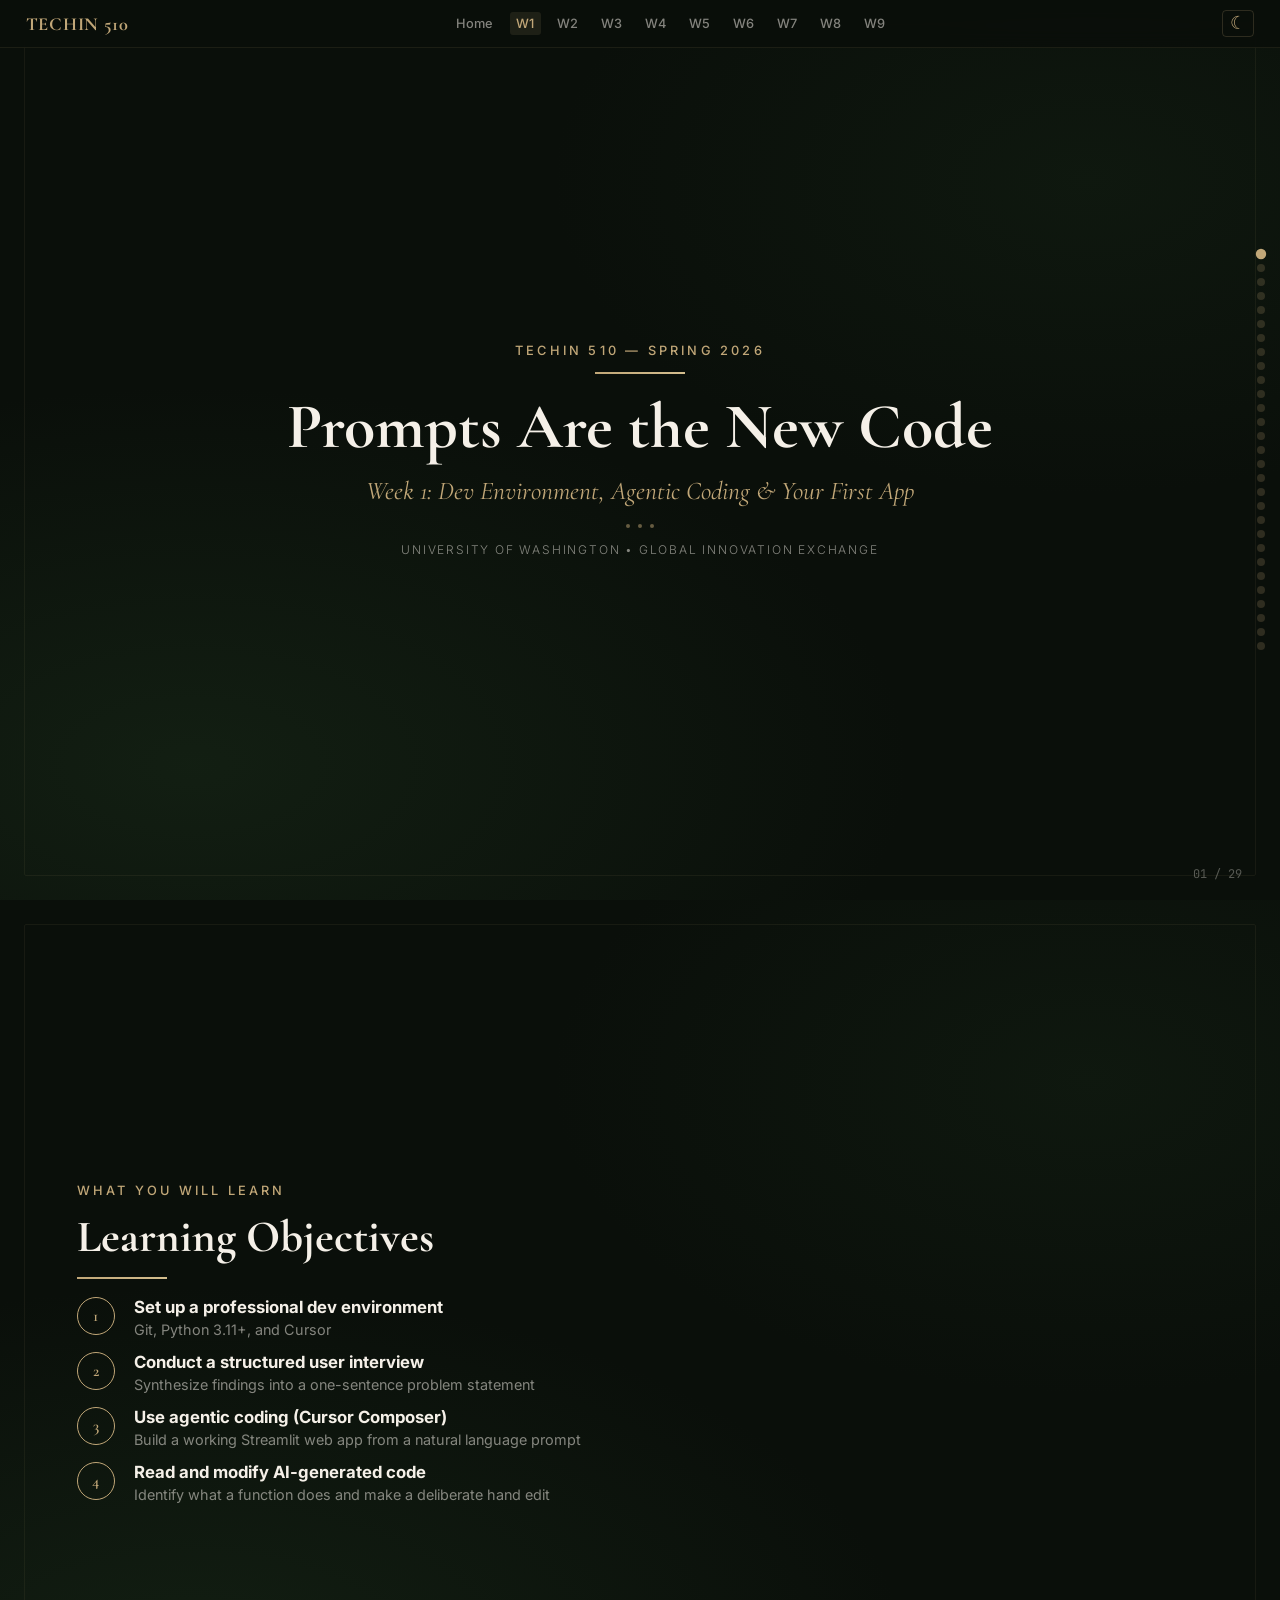
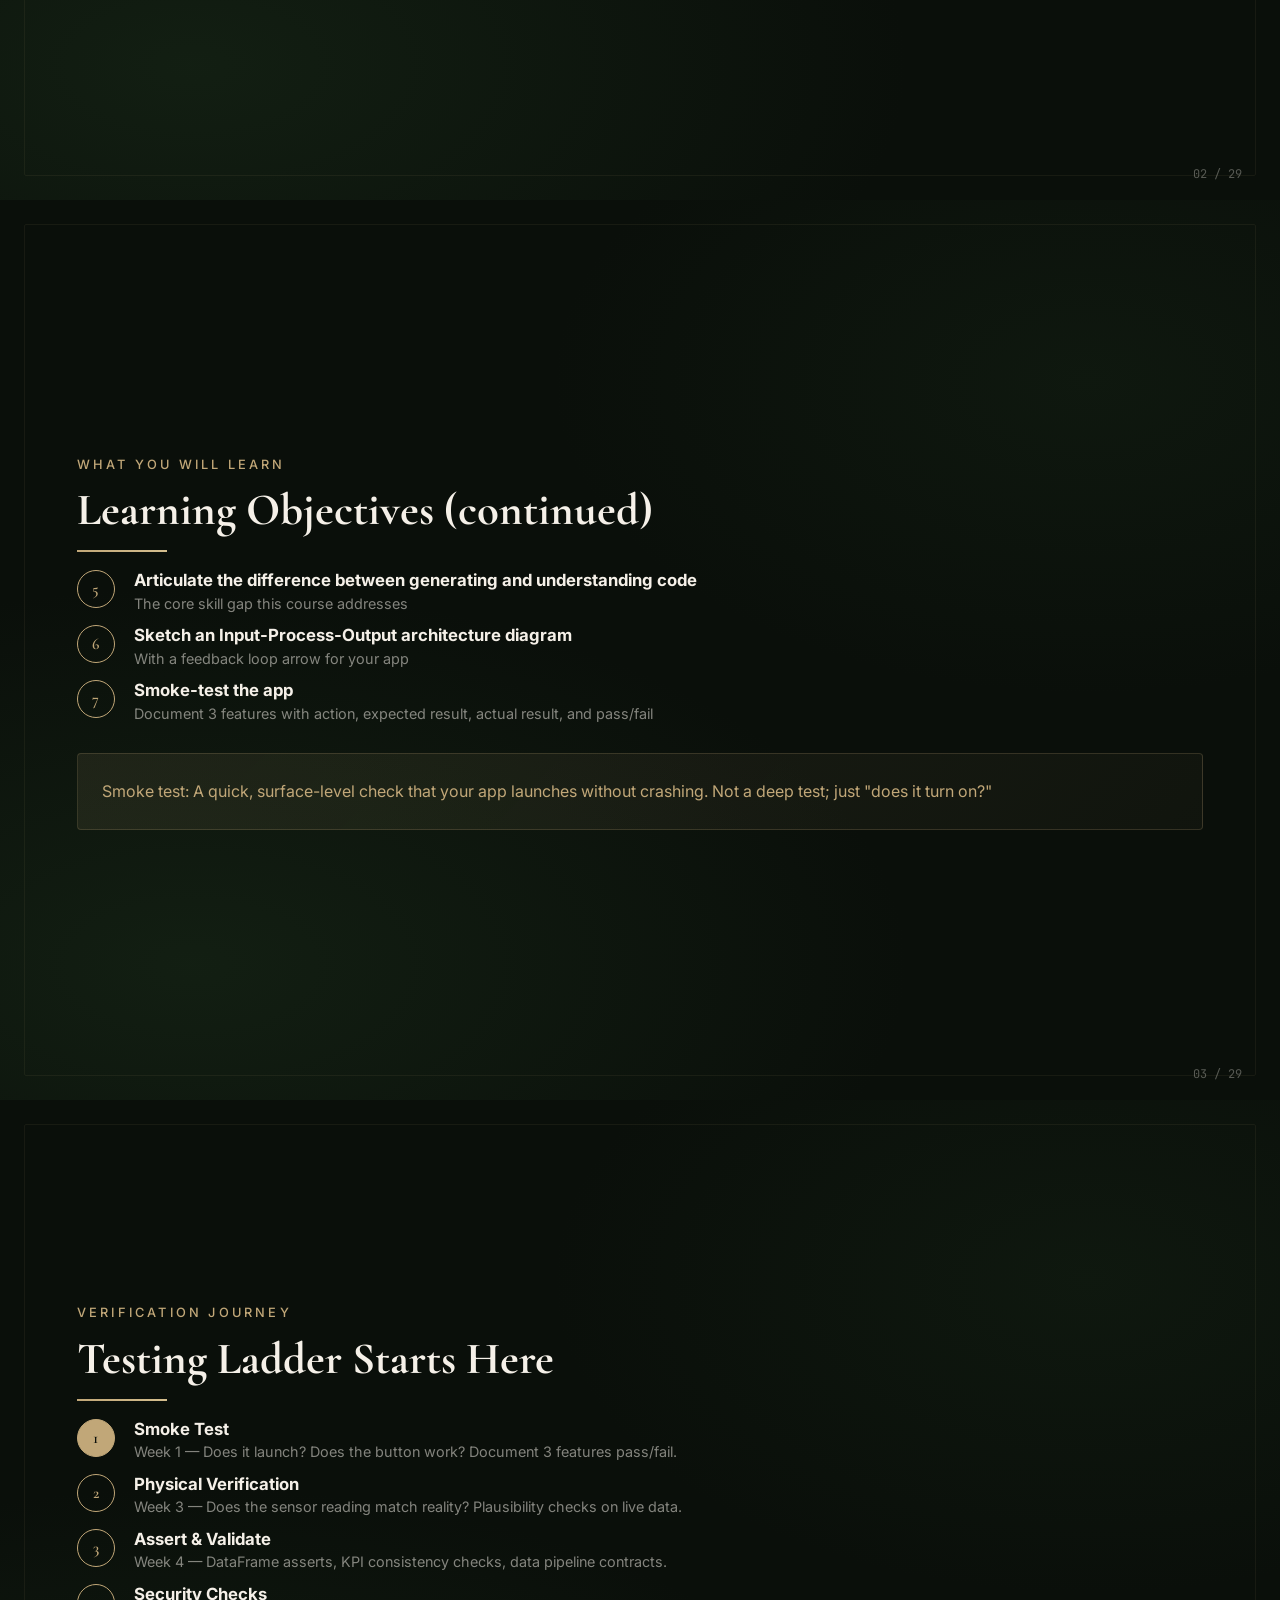
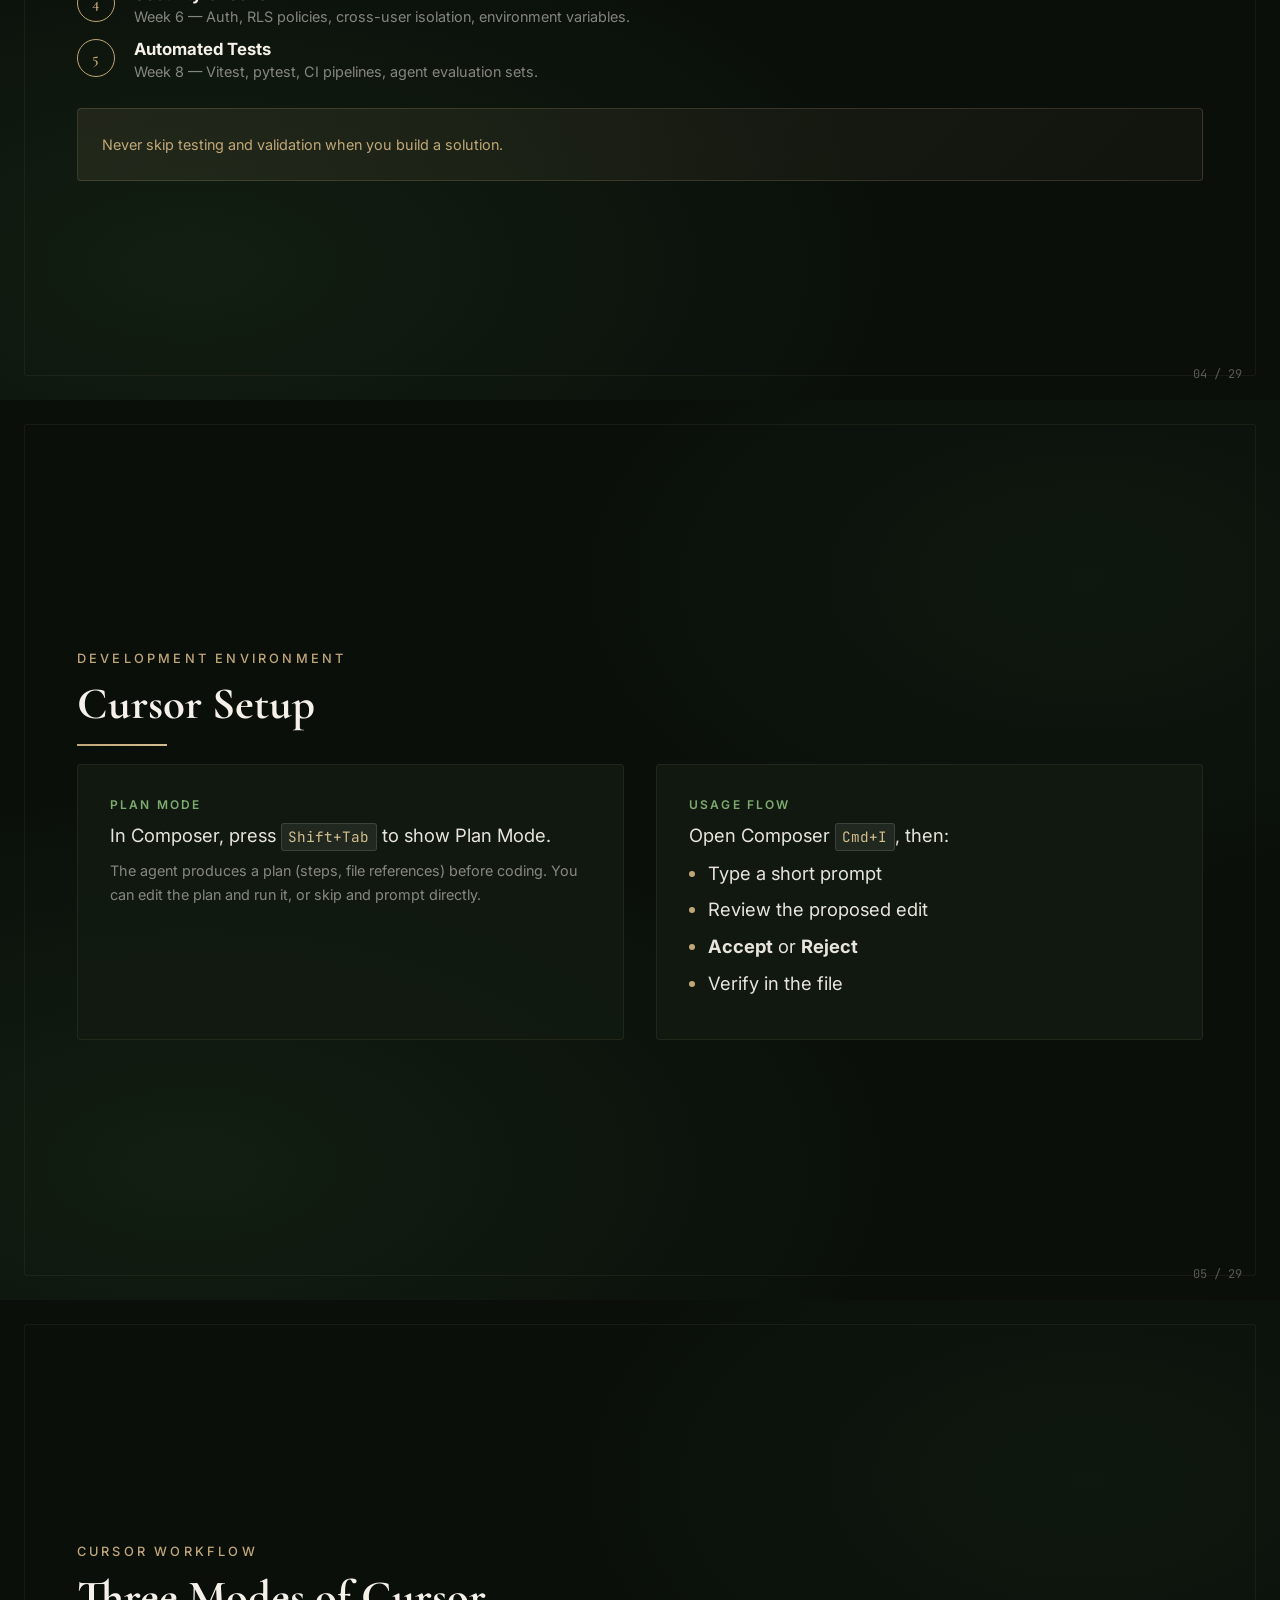
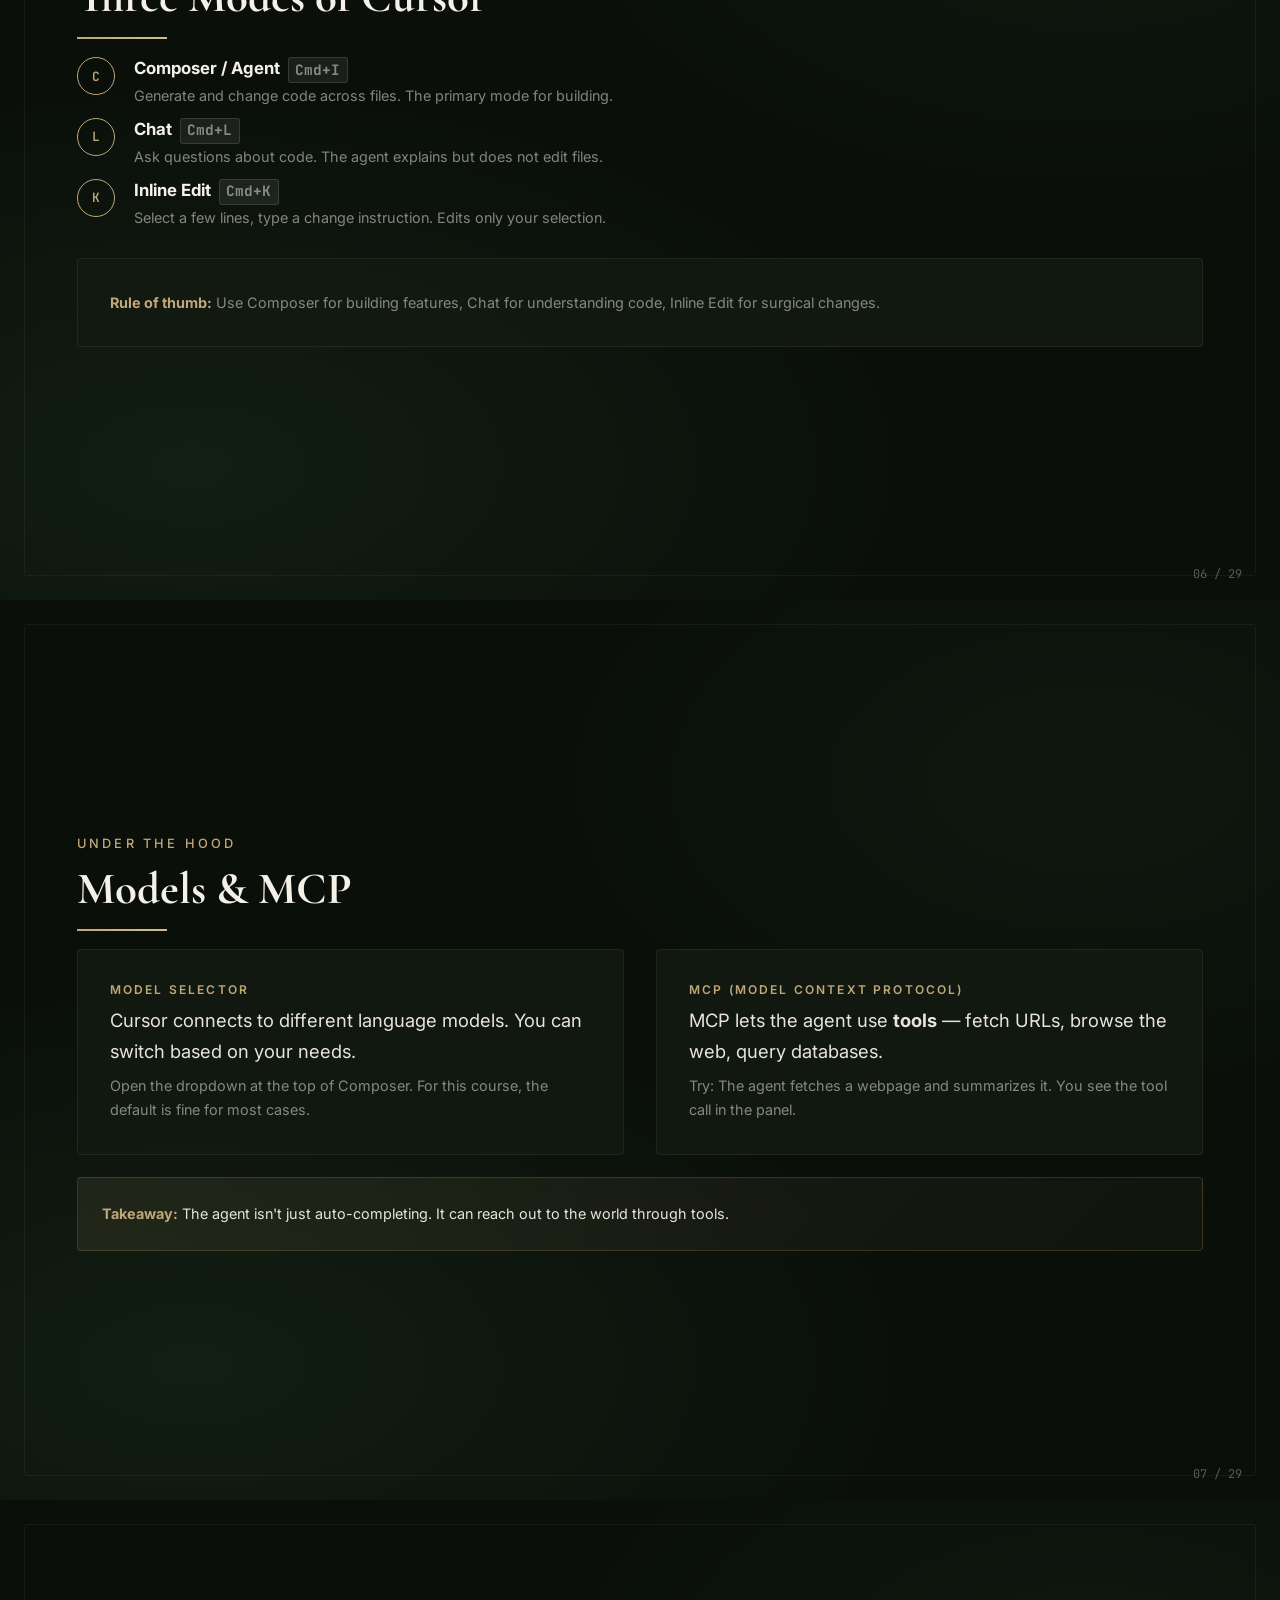
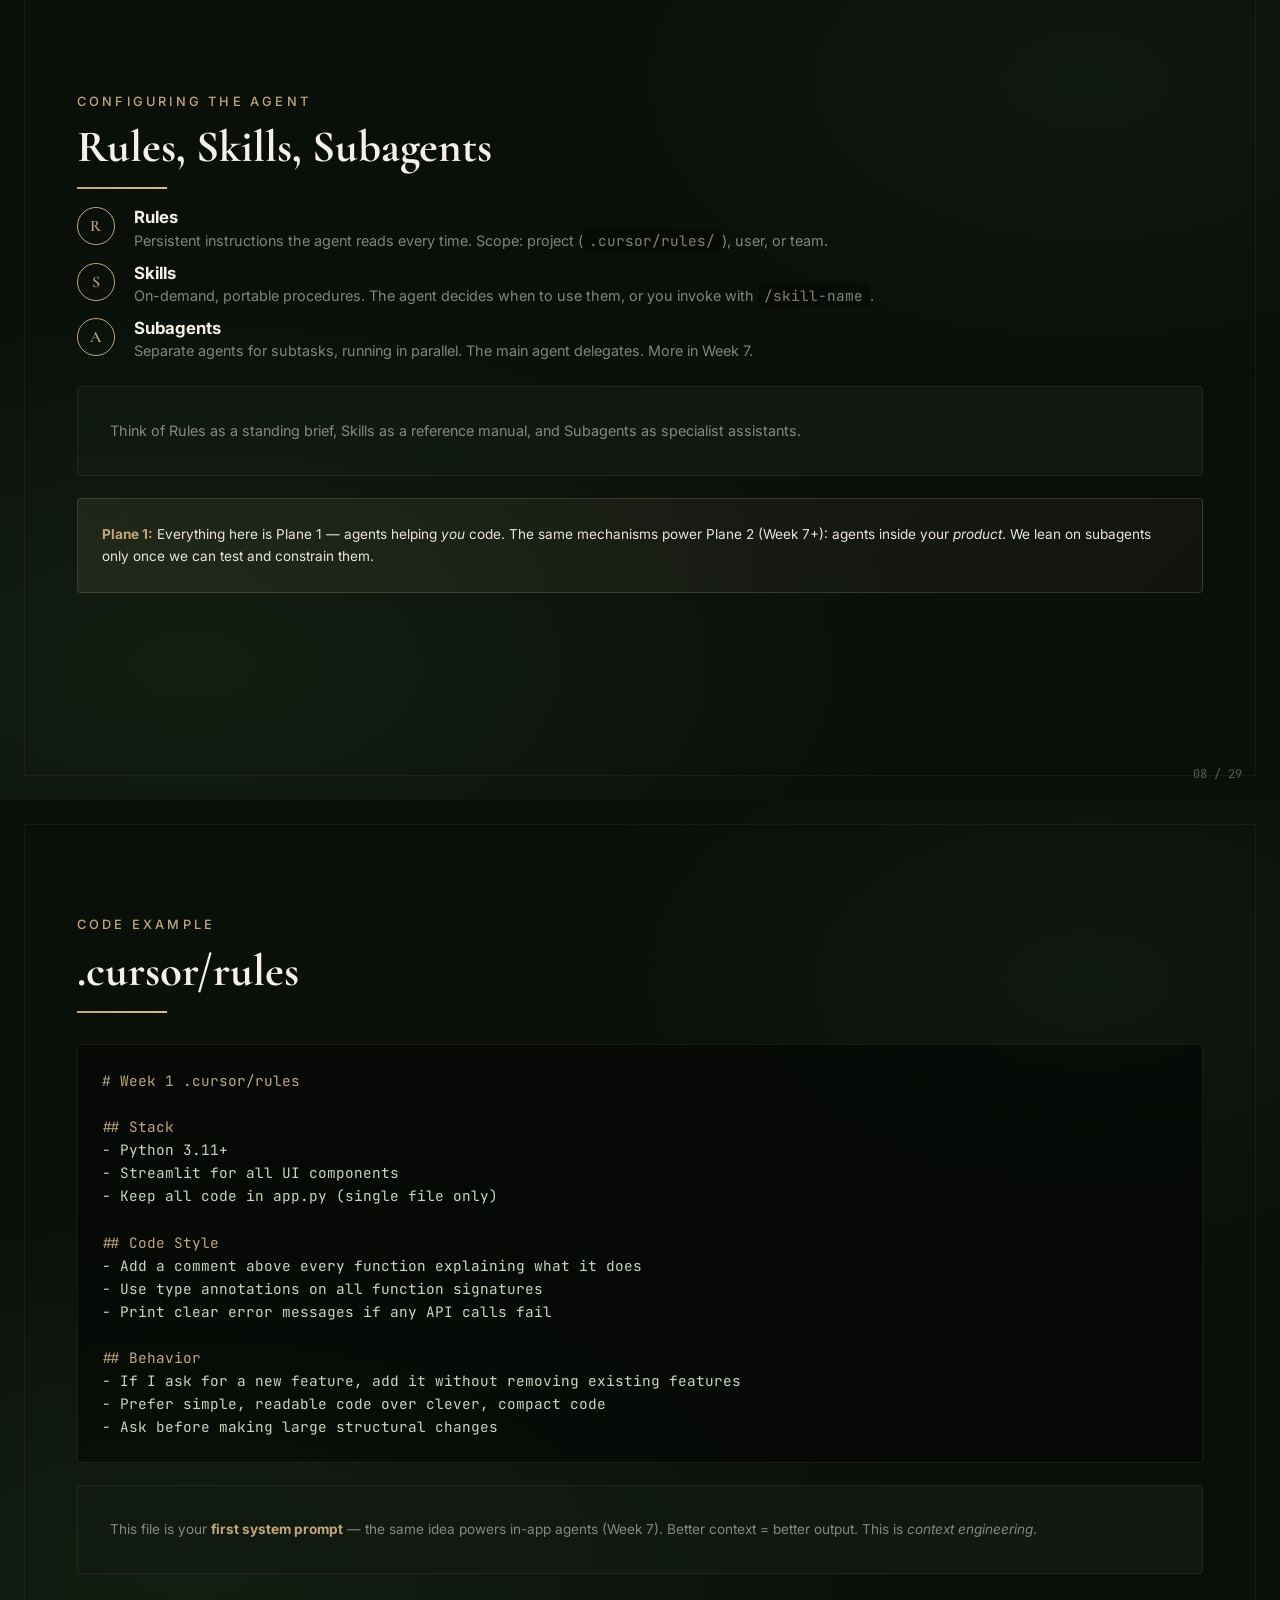
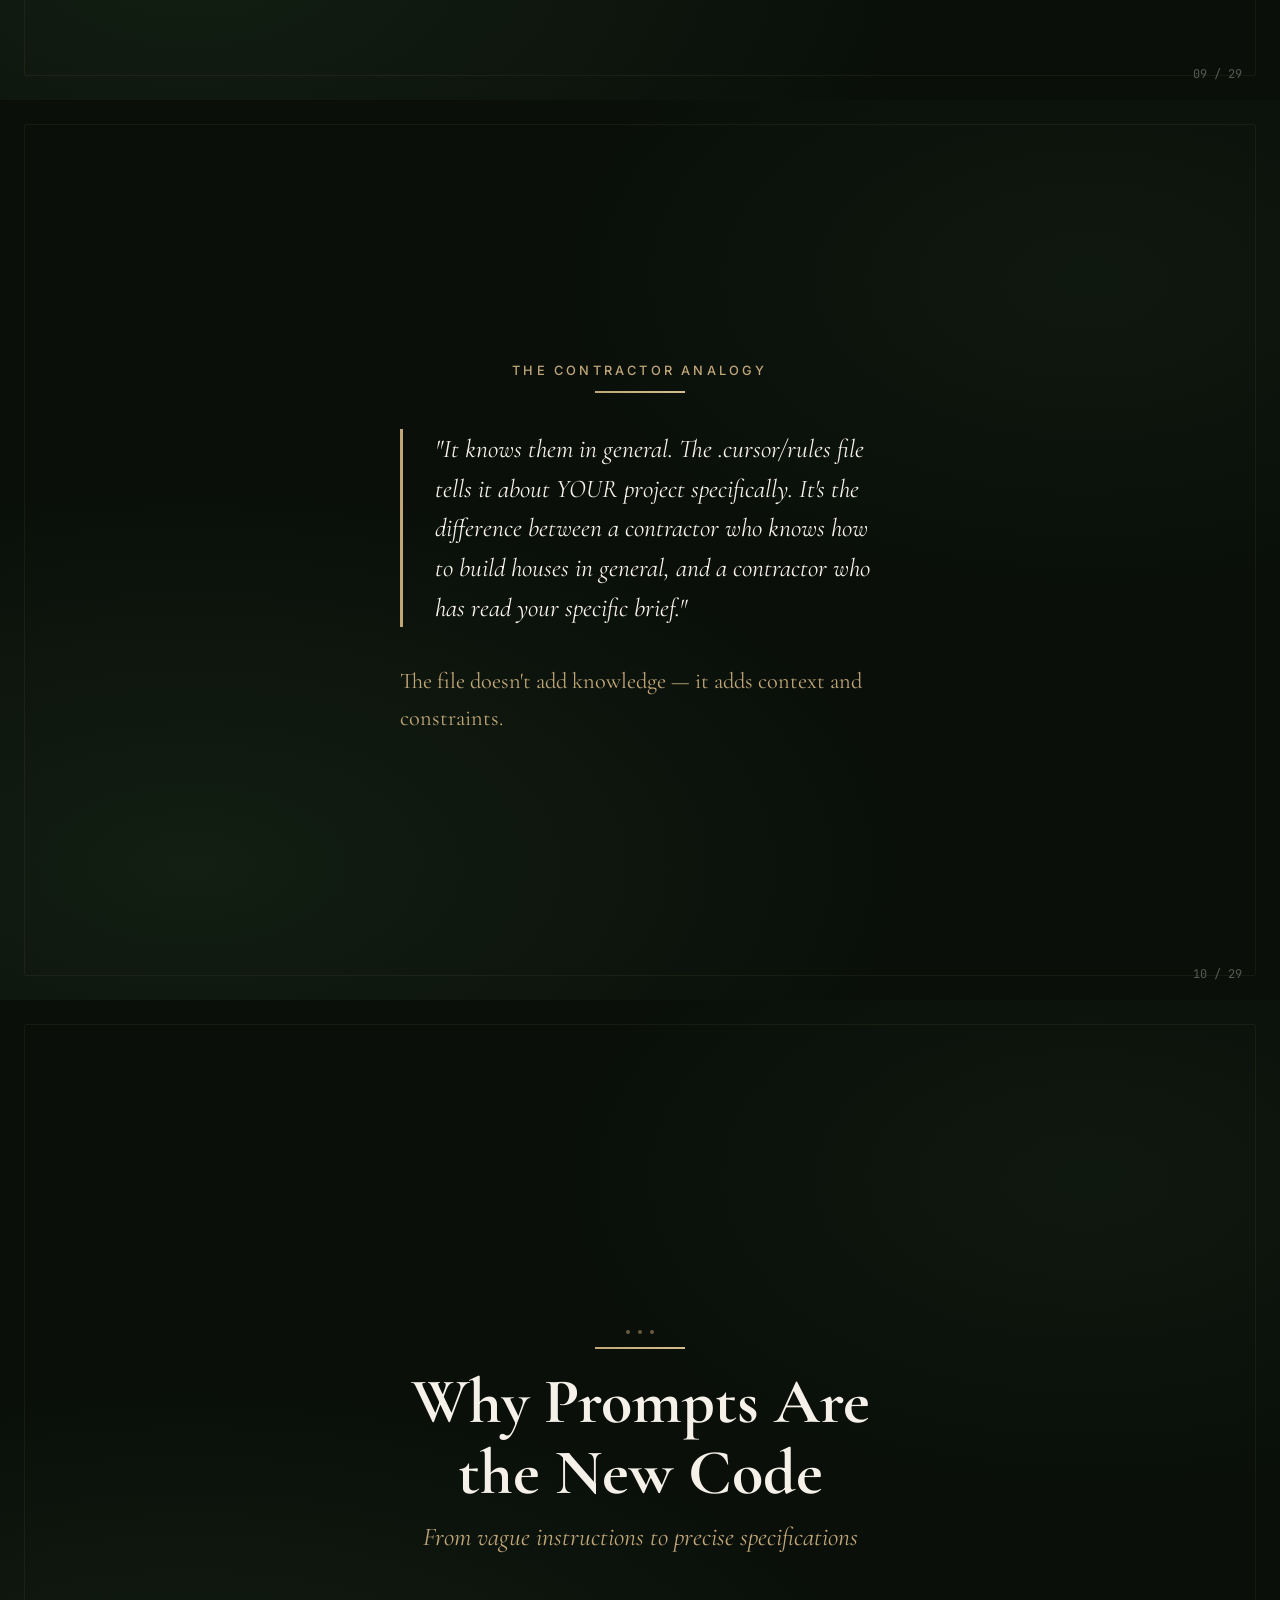
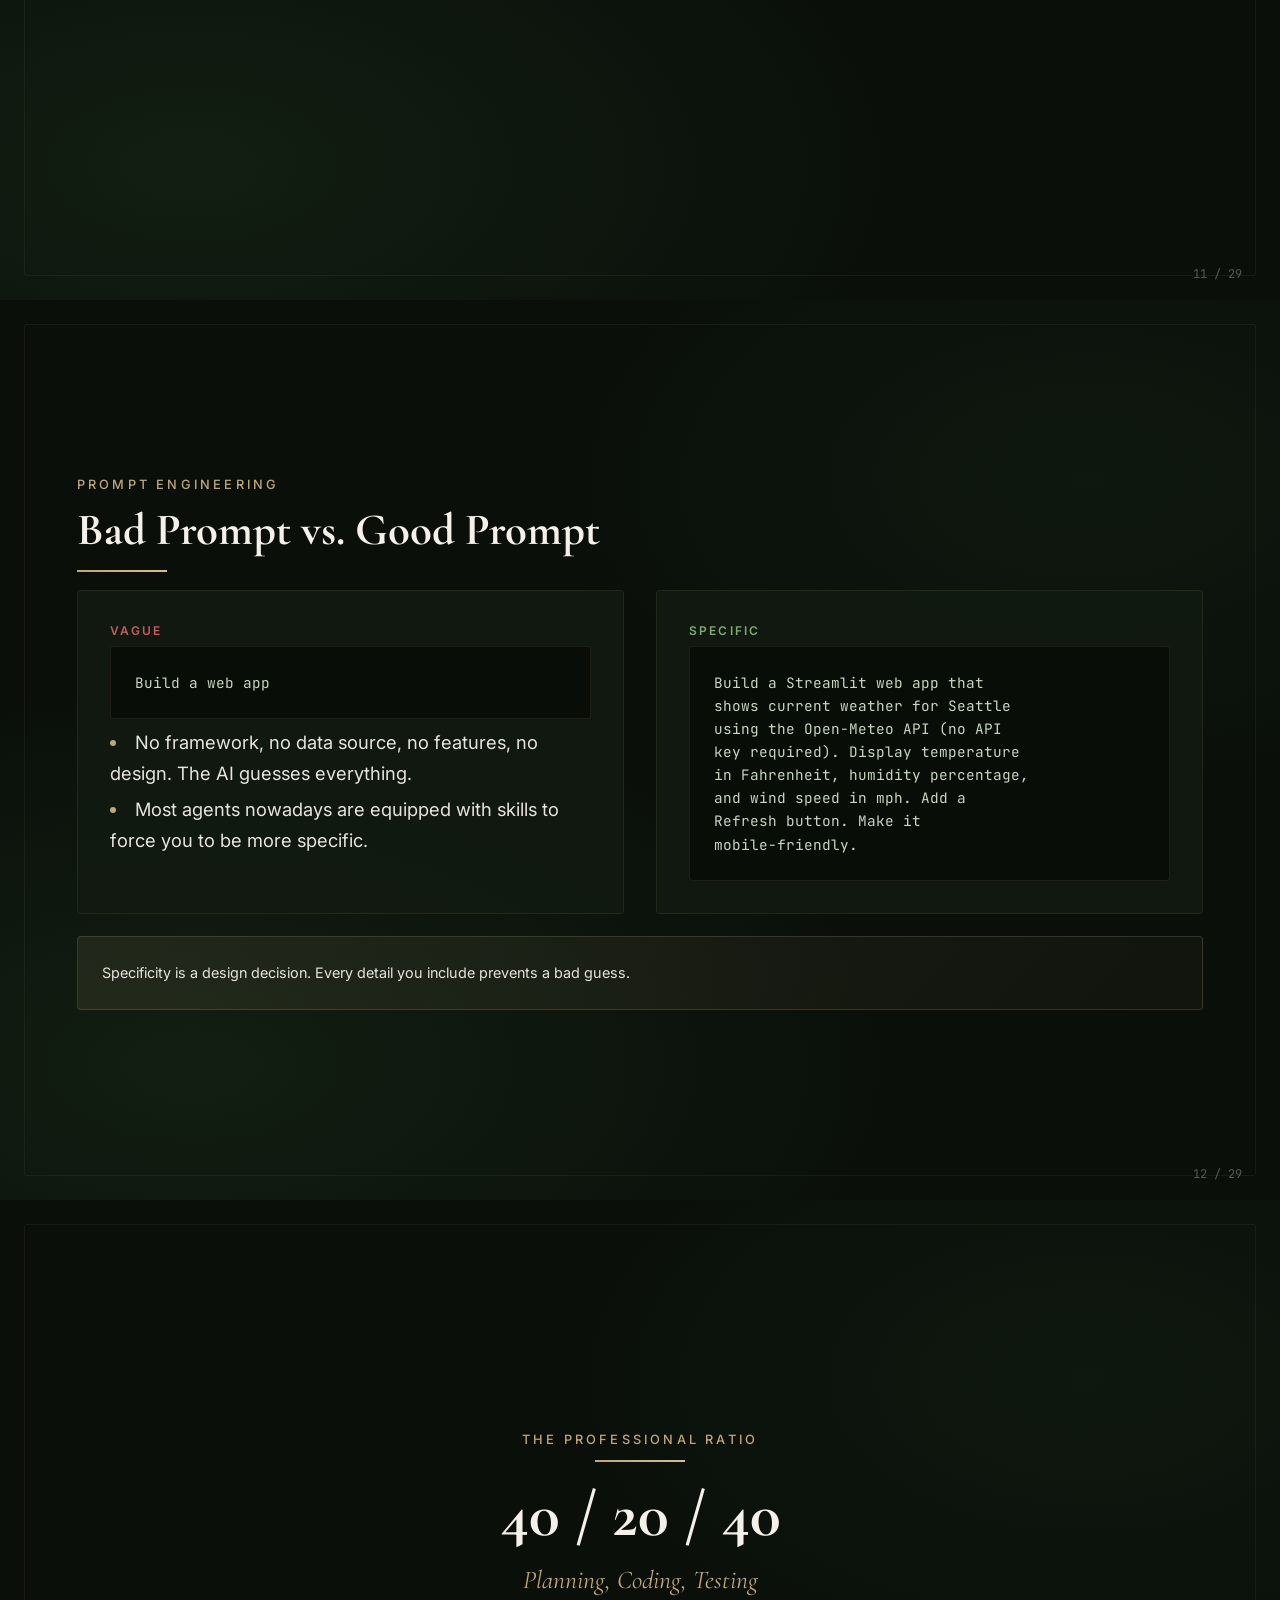
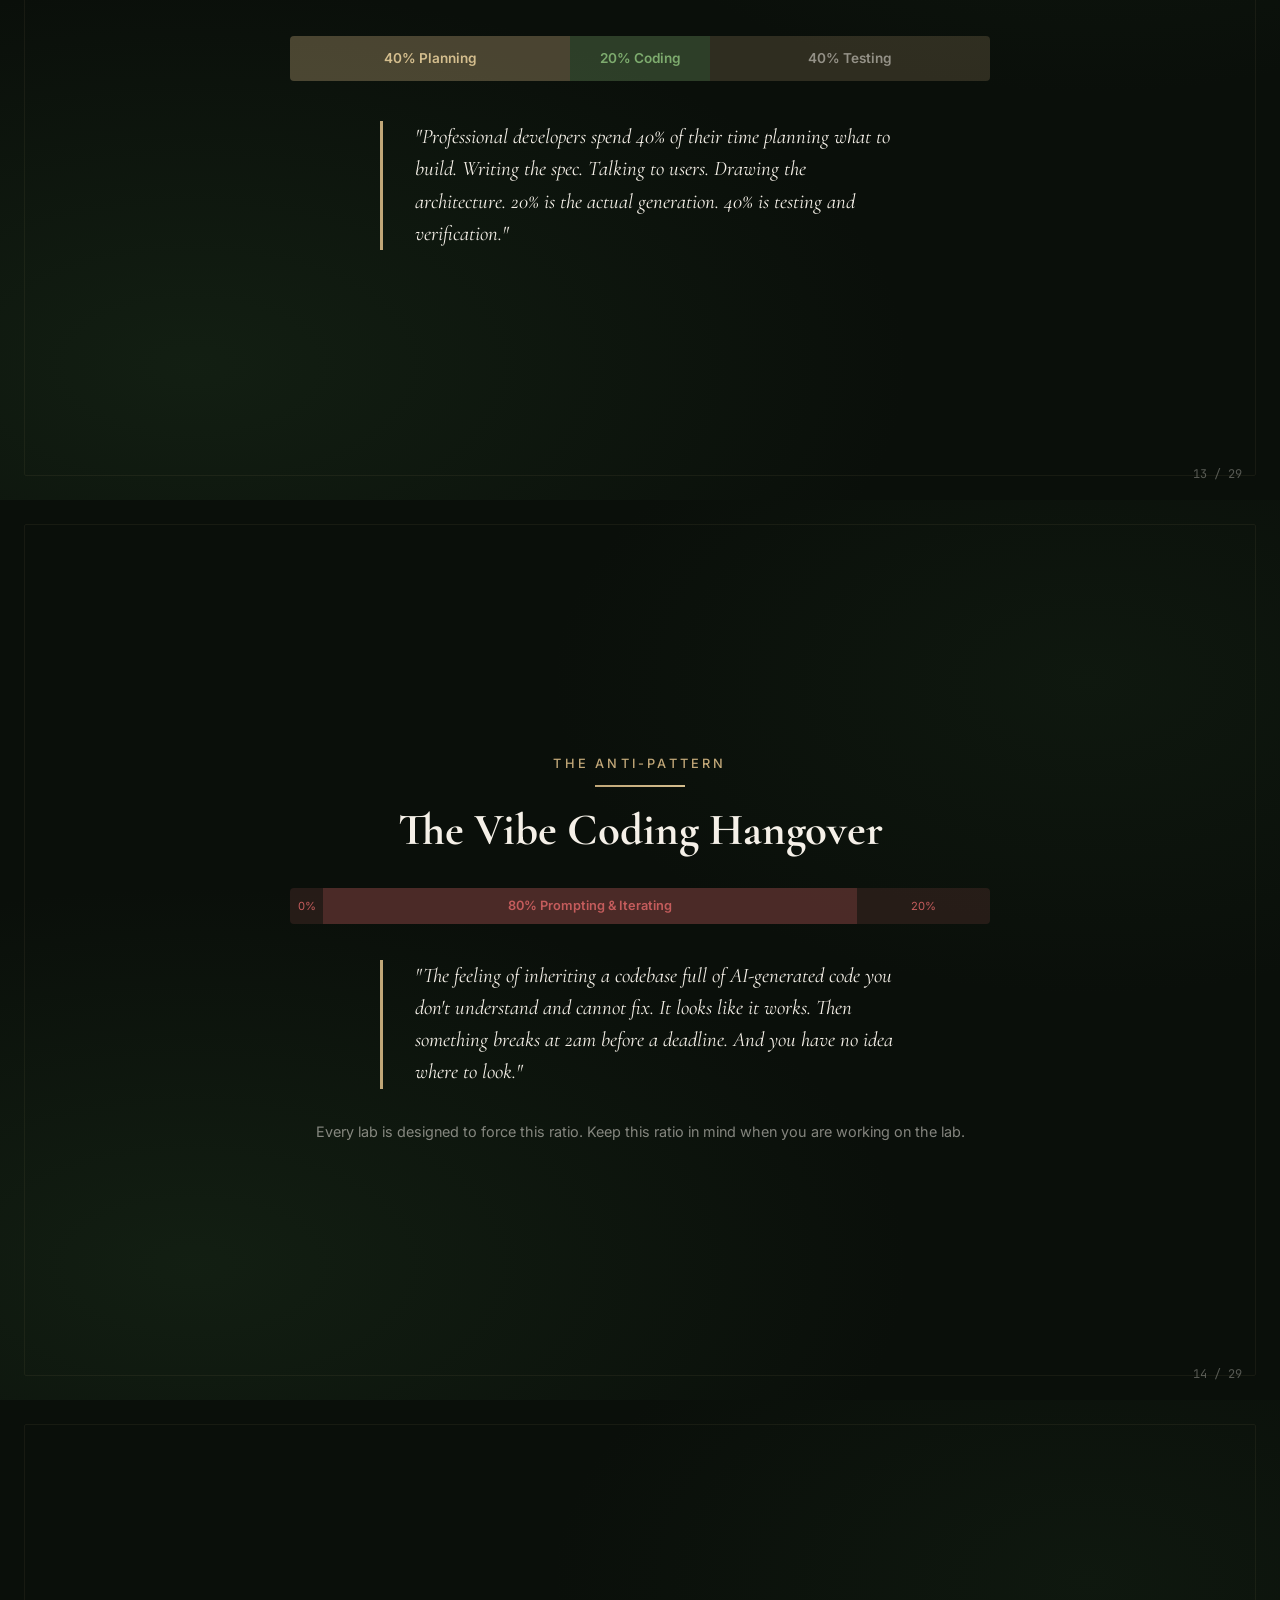
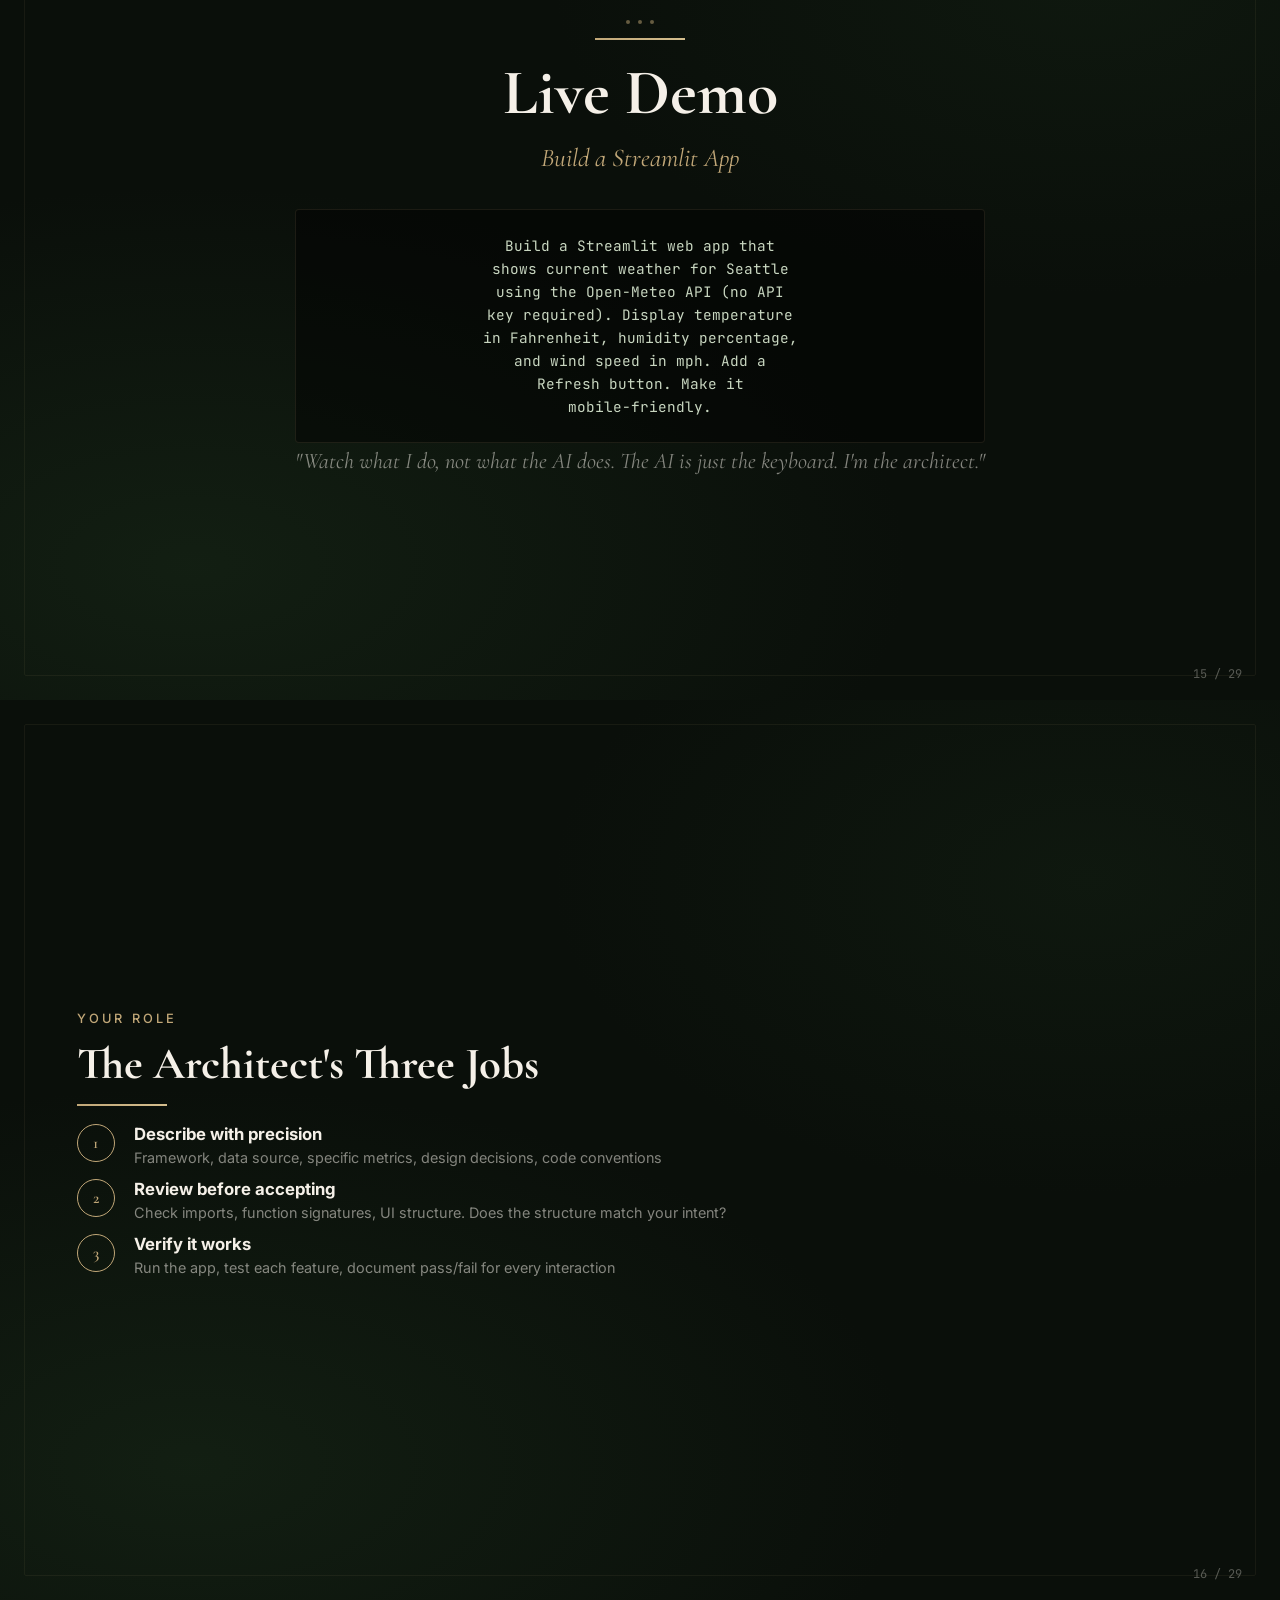
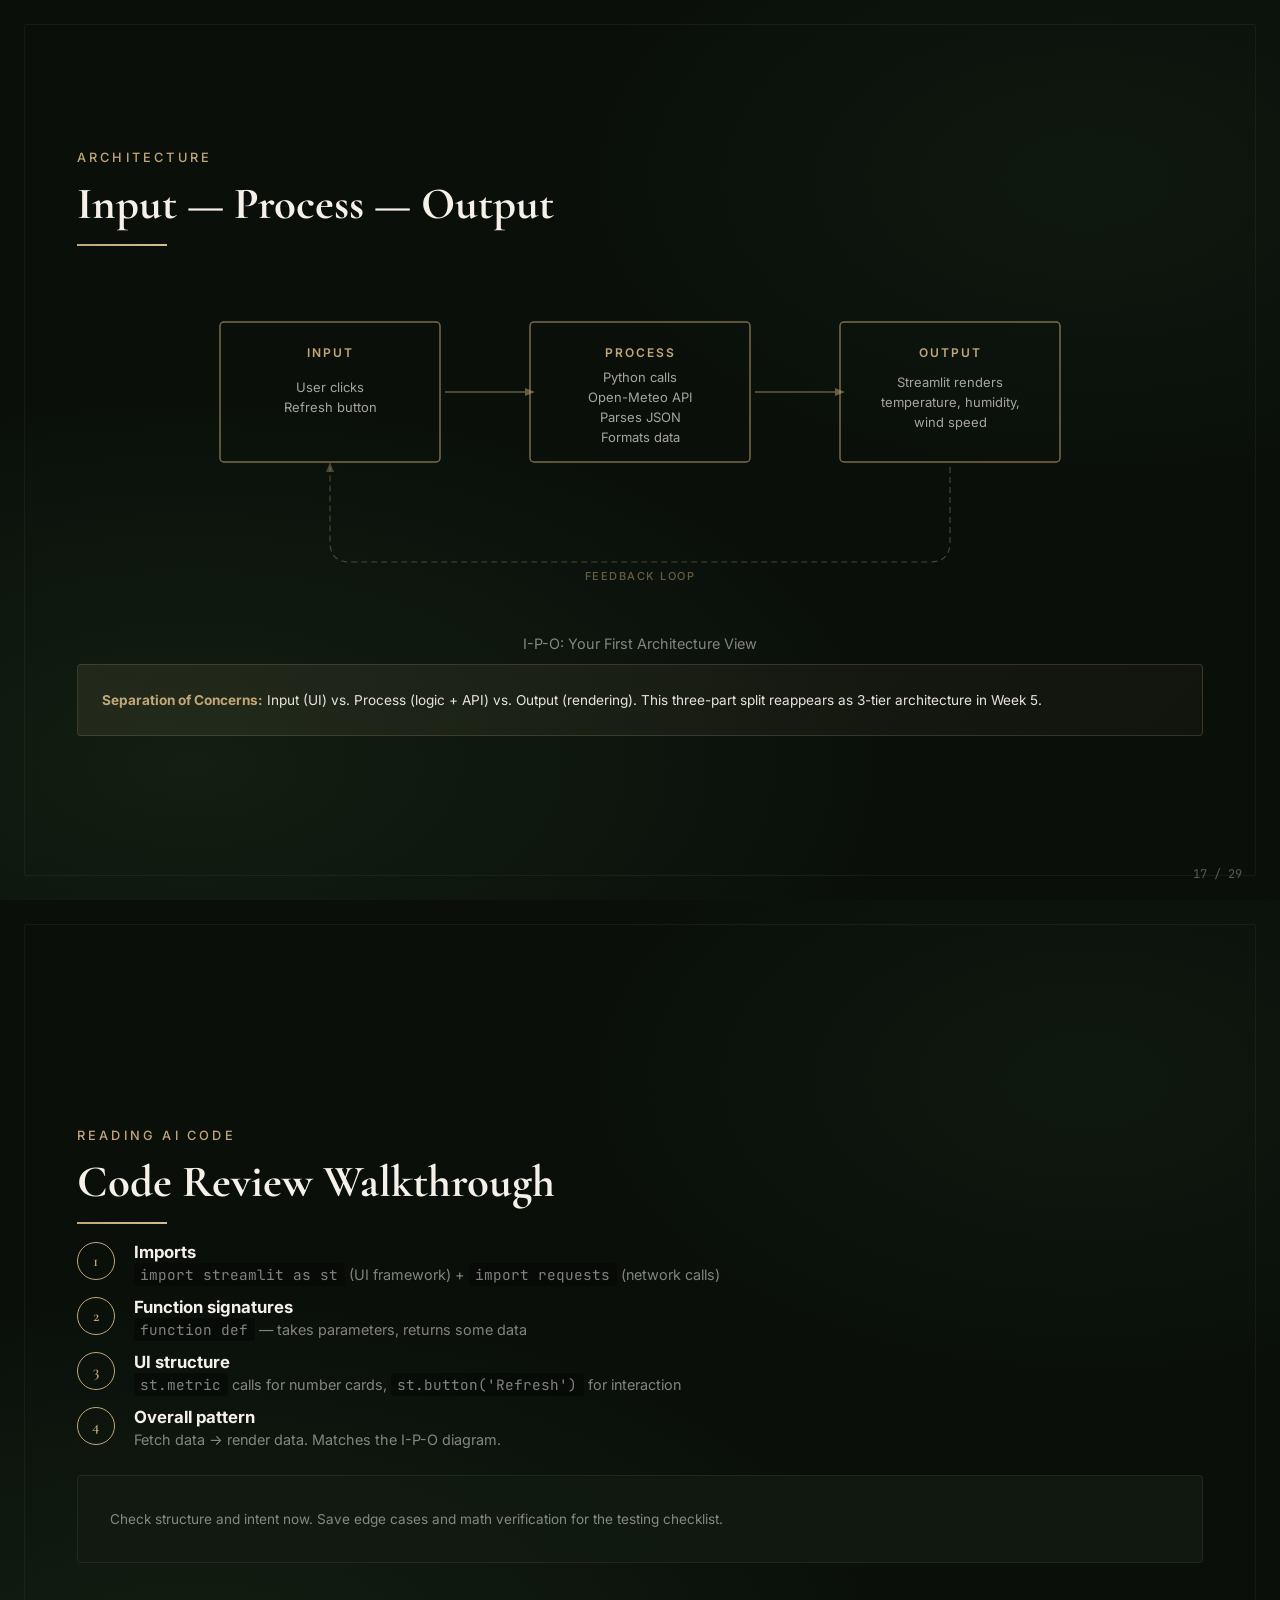
==== week1-slides.html @ 5ce8d32c "init commit" ====
<!DOCTYPE html>
<html lang="en">

<head>
  <meta charset="UTF-8">
  <meta name="viewport" content="width=device-width, initial-scale=1.0">
  <title>TECHIN 510 Week 1 — Prompts Are the New Code</title>
  <link rel="stylesheet" href="css/theme.css">
  <link rel="stylesheet" href="css/slides.css">
  <link rel="stylesheet" href="css/site-nav.css">
</head>

<body>

  <nav class="site-nav" id="site-nav">
    <a href="index.html" class="site-nav-brand">TECHIN 510</a>
    <button class="site-nav-toggle" id="navToggle" aria-label="Toggle navigation">&#9776;</button>
    <div class="site-nav-links" id="navLinks">
      <a href="index.html">Home</a>
      <a href="week1-slides.html">W1</a>
      <a href="week2-slides.html">W2</a>
      <a href="week3-slides.html">W3</a>
      <a href="week4-slides.html">W4</a>
      <a href="week5-slides.html">W5</a>
      <a href="week6-slides.html">W6</a>
      <a href="week7-slides.html">W7</a>
      <a href="week8-slides.html">W8</a>
      <a href="week9-slides.html">W9</a>
    </div>
  </nav>

  <div id="progress"></div>

  <div id="nav-dots"></div>

  <button class="edit-btn" id="editBtn" title="Toggle edit mode (E)">E</button>

  <!-- ============================================================
     SLIDE 1 — Title
  -->
  <section class="slide title-slide" id="s1">
    <div class="overline">TECHIN 510 &mdash; Spring 2026</div>
    <div class="accent-line"></div>
    <h1>Prompts Are the New Code</h1>
    <div class="subtitle">Week 1: Dev Environment, Agentic Coding &amp; Your First App</div>
    <div class="dots"><span></span><span></span><span></span></div>
    <div class="meta-line">University of Washington &bull; Global Innovation Exchange</div>
    <div class="slide-num">01 / 29</div>
  </section>

  <!-- ============================================================
     SLIDE 2 — Learning Objectives 1/2
  -->
  <section class="slide" id="s2">
    <div class="overline">What You Will Learn</div>
    <h2>Learning Objectives</h2>
    <div class="accent-line"></div>

    <div class="num-feature">
      <div class="num-circle">1</div>
      <div class="num-text">
        <strong>Set up a professional dev environment</strong>
        <span>Git, Python 3.11+, and Cursor</span>
      </div>
    </div>
    <div class="num-feature">
      <div class="num-circle">2</div>
      <div class="num-text">
        <strong>Conduct a structured user interview</strong>
        <span>Synthesize findings into a one-sentence problem statement</span>
      </div>
    </div>
    <div class="num-feature">
      <div class="num-circle">3</div>
      <div class="num-text">
        <strong>Use agentic coding (Cursor Composer)</strong>
        <span>Build a working Streamlit web app from a natural language prompt</span>
      </div>
    </div>
    <div class="num-feature">
      <div class="num-circle">4</div>
      <div class="num-text">
        <strong>Read and modify AI-generated code</strong>
        <span>Identify what a function does and make a deliberate hand edit</span>
      </div>
    </div>

    <div class="slide-num">02 / 29</div>
  </section>

  <!-- ============================================================
     SLIDE 3 — Learning Objectives 2/2
  -->
  <section class="slide" id="s3">
    <div class="overline">What You Will Learn</div>
    <h2>Learning Objectives (continued)</h2>
    <div class="accent-line"></div>

    <div class="num-feature">
      <div class="num-circle">5</div>
      <div class="num-text">
        <strong>Articulate the difference between generating and understanding code</strong>
        <span>The core skill gap this course addresses</span>
      </div>
    </div>
    <div class="num-feature">
      <div class="num-circle">6</div>
      <div class="num-text">
        <strong>Sketch an Input-Process-Output architecture diagram</strong>
        <span>With a feedback loop arrow for your app</span>
      </div>
    </div>
    <div class="num-feature">
      <div class="num-circle">7</div>
      <div class="num-text">
        <strong>Smoke-test the app</strong>
        <span>Document 3 features with action, expected result, actual result, and pass/fail</span>
      </div>
    </div>


    <div class="highlight-box" style="margin-top: clamp(0.8rem, 2vh, 1.5rem);">
      <p style="font-size: clamp(0.8rem, 1.3vw, 1rem); color: var(--gold);">
        Smoke test: A quick, surface-level check that your app launches without crashing. Not a deep test; just
        "does it turn on?"
      </p>
    </div>

    <div class="slide-num">03 / 29</div>
  </section>

  <!-- ============================================================
     SLIDE 4 — Testing Ladder Starts Here
  -->
  <section class="slide" id="s4">
    <div class="overline">Verification Journey</div>
    <h2>Testing Ladder Starts Here</h2>
    <div class="accent-line"></div>

    <div class="num-feature">
      <div class="num-circle" style="background: var(--gold); color: var(--bg);">1</div>
      <div class="num-text">
        <strong>Smoke Test</strong>
        <span>Week 1 &mdash; Does it launch? Does the button work? Document 3 features pass/fail.</span>
      </div>
    </div>
    <div class="num-feature">
      <div class="num-circle">2</div>
      <div class="num-text">
        <strong>Physical Verification</strong>
        <span>Week 3 &mdash; Does the sensor reading match reality? Plausibility checks on live data.</span>
      </div>
    </div>
    <div class="num-feature">
      <div class="num-circle">3</div>
      <div class="num-text">
        <strong>Assert &amp; Validate</strong>
        <span>Week 4 &mdash; DataFrame asserts, KPI consistency checks, data pipeline contracts.</span>
      </div>
    </div>
    <div class="num-feature">
      <div class="num-circle">4</div>
      <div class="num-text">
        <strong>Security Checks</strong>
        <span>Week 6 &mdash; Auth, RLS policies, cross-user isolation, environment variables.</span>
      </div>
    </div>
    <div class="num-feature">
      <div class="num-circle">5</div>
      <div class="num-text">
        <strong>Automated Tests</strong>
        <span>Week 8 &mdash; Vitest, pytest, CI pipelines, agent evaluation sets.</span>
      </div>
    </div>

    <div class="highlight-box" style="margin-top: clamp(0.5rem, 1.5vh, 1rem);">
      <p style="font-size: clamp(0.75rem, 1.2vw, 0.9rem); color: var(--gold);">
        Never skip testing and validation when you build a solution.
      </p>
    </div>

    <div class="slide-num">04 / 29</div>
  </section>

  <!-- ============================================================
     SLIDE 5 — Cursor Setup
  -->
  <section class="slide" id="s5">
    <div class="overline">Development Environment</div>
    <h2>Cursor Setup</h2>
    <div class="accent-line"></div>

    <div class="two-col">
      <div class="card">
        <div class="col-label good">Plan Mode</div>
        <p>In Composer, press <span class="kbd">Shift+Tab</span> to show Plan Mode.</p>
        <p style="margin-top:0.5rem; font-size: clamp(0.75rem, 1.2vw, 0.9rem); color: var(--fg-dim);">
          The agent produces a plan (steps, file references) before coding. You can edit the plan and run it, or skip
          and prompt directly.
        </p>
      </div>
      <div class="card">
        <div class="col-label good">Usage Flow</div>
        <p>Open Composer <span class="kbd">Cmd+I</span>, then:</p>
        <ul style="margin-top:0.4rem;">
          <li>Type a short prompt</li>
          <li>Review the proposed edit</li>
          <li><strong>Accept</strong> or <strong>Reject</strong></li>
          <li>Verify in the file</li>
        </ul>
      </div>
    </div>

    <div class="slide-num">05 / 29</div>
  </section>

  <!-- ============================================================
     SLIDE 6 — Three Modes of Cursor
  -->
  <section class="slide" id="s6">
    <div class="overline">Cursor Workflow</div>
    <h2>Three Modes of Cursor</h2>
    <div class="accent-line"></div>

    <div class="num-feature">
      <div class="num-circle" style="font-family: var(--font-mono); font-size: clamp(0.6rem, 1vw, 0.8rem);">C</div>
      <div class="num-text">
        <strong>Composer / Agent &nbsp;<span class="kbd">Cmd+I</span></strong>
        <span>Generate and change code across files. The primary mode for building.</span>
      </div>
    </div>
    <div class="num-feature">
      <div class="num-circle" style="font-family: var(--font-mono); font-size: clamp(0.6rem, 1vw, 0.8rem);">L</div>
      <div class="num-text">
        <strong>Chat &nbsp;<span class="kbd">Cmd+L</span></strong>
        <span>Ask questions about code. The agent explains but does not edit files.</span>
      </div>
    </div>
    <div class="num-feature">
      <div class="num-circle" style="font-family: var(--font-mono); font-size: clamp(0.6rem, 1vw, 0.8rem);">K</div>
      <div class="num-text">
        <strong>Inline Edit &nbsp;<span class="kbd">Cmd+K</span></strong>
        <span>Select a few lines, type a change instruction. Edits only your selection.</span>
      </div>
    </div>

    <div class="card" style="margin-top: clamp(0.8rem, 2vh, 1.2rem);">
      <p style="font-size: clamp(0.75rem, 1.2vw, 0.9rem); color: var(--fg-dim);">
        <strong style="color: var(--gold);">Rule of thumb:</strong> Use Composer for building features, Chat for
        understanding code, Inline Edit for surgical changes.
      </p>
    </div>

    <div class="slide-num">06 / 29</div>
  </section>

  <!-- ============================================================
     SLIDE 7 — Models & MCP
  -->
  <section class="slide" id="s7">
    <div class="overline">Under the Hood</div>
    <h2>Models &amp; MCP</h2>
    <div class="accent-line"></div>

    <div class="two-col">
      <div class="card">
        <div class="col-label" style="color: var(--gold);">Model Selector</div>
        <p>Cursor connects to different language models. You can switch based on your needs.</p>
        <p style="margin-top:0.5rem; font-size: clamp(0.75rem, 1.2vw, 0.9rem); color: var(--fg-dim);">
          Open the dropdown at the top of Composer. For this course, the default is fine for most cases.
        </p>
      </div>
      <div class="card">
        <div class="col-label" style="color: var(--gold);">MCP (Model Context Protocol)</div>
        <p>MCP lets the agent use <strong>tools</strong> &mdash; fetch URLs, browse the web, query databases.</p>
        <p style="margin-top:0.5rem; font-size: clamp(0.75rem, 1.2vw, 0.9rem); color: var(--fg-dim);">
          Try: The agent fetches a webpage and summarizes it. You see the tool call in the panel.
        </p>
      </div>
    </div>

    <div class="highlight-box" style="margin-top: clamp(0.5rem, 1.5vh, 1rem);">
      <p style="font-size: clamp(0.75rem, 1.2vw, 0.9rem); color: var(--fg);">
        <strong style="color: var(--gold);">Takeaway:</strong> The agent isn't just auto-completing. It can reach
        out to the world through tools.
      </p>
    </div>

    <div class="slide-num">07 / 29</div>
  </section>

  <!-- ============================================================
     SLIDE 8 — Rules, Skills, Subagents
  -->
  <section class="slide" id="s8">
    <div class="overline">Configuring the Agent</div>
    <h2>Rules, Skills, Subagents</h2>
    <div class="accent-line"></div>

    <div class="num-feature">
      <div class="num-circle">R</div>
      <div class="num-text">
        <strong>Rules</strong>
        <span>Persistent instructions the agent reads every time. Scope: project (<span
            class="inline-code">.cursor/rules/</span>), user, or team.</span>
      </div>
    </div>
    <div class="num-feature">
      <div class="num-circle">S</div>
      <div class="num-text">
        <strong>Skills</strong>
        <span>On-demand, portable procedures. The agent decides when to use them, or you invoke with <span
            class="inline-code">/skill-name</span>.</span>
      </div>
    </div>
    <div class="num-feature">
      <div class="num-circle">A</div>
      <div class="num-text">
        <strong>Subagents</strong>
        <span>Separate agents for subtasks, running in parallel. The main agent delegates. More in Week 7.</span>
      </div>
    </div>

    <div class="card" style="margin-top: clamp(0.5rem, 1.5vh, 1rem);">
      <p style="font-size: clamp(0.75rem, 1.2vw, 0.9rem); color: var(--fg-dim);">
        Think of Rules as a standing brief, Skills as a reference manual, and Subagents as specialist assistants.
      </p>
    </div>

    <div class="highlight-box" style="margin-top: clamp(0.5rem, 1.5vh, 0.8rem);">
      <p style="font-size: clamp(0.7rem, 1.1vw, 0.85rem); color: var(--fg);">
        <strong style="color: var(--gold);">Plane&nbsp;1:</strong> Everything here is Plane&nbsp;1 &mdash; agents
        helping <em>you</em> code.
        The same mechanisms power Plane&nbsp;2 (Week&nbsp;7+): agents inside your <em>product</em>.
        We lean on subagents only once we can test and constrain them.
      </p>
    </div>

    <div class="slide-num">08 / 29</div>
  </section>

  <!-- ============================================================
     SLIDE 9 — .cursor/rules Example (Code Slide)
  -->
  <section class="slide" id="s9">
    <div class="overline">Code Example</div>
    <h2>.cursor/rules</h2>
    <div class="accent-line"></div>

    <pre><code><span style="color: var(--gold);"># Week 1 .cursor/rules</span>

<span style="color: var(--gold);">## Stack</span>
- Python 3.11+
- Streamlit for all UI components
- Keep all code in app.py (single file only)

<span style="color: var(--gold);">## Code Style</span>
- Add a comment above every function explaining what it does
- Use type annotations on all function signatures
- Print clear error messages if any API calls fail

<span style="color: var(--gold);">## Behavior</span>
- If I ask for a new feature, add it without removing existing features
- Prefer simple, readable code over clever, compact code
- Ask before making large structural changes</code></pre>

    <div class="card" style="margin-top: clamp(0.3rem, 1vh, 0.6rem);">
      <p style="font-size: clamp(0.7rem, 1.1vw, 0.85rem); color: var(--fg-dim);">
        This file is your <strong style="color: var(--gold);">first system prompt</strong> &mdash; the same idea powers
        in-app agents (Week&nbsp;7).
        Better context = better output. This is <em>context engineering</em>.
      </p>
    </div>

    <div class="slide-num">09 / 29</div>
  </section>

  <!-- ============================================================
     SLIDE 10 — Quote: "It adds context, not knowledge"
  -->
  <section class="slide title-slide" id="s10">
    <div class="overline">The Contractor Analogy</div>
    <div class="accent-line"></div>

    <div class="quote-block" style="text-align: left; max-width: 48ch;">
      <p>"It knows them in general. The .cursor/rules file tells it about YOUR project specifically. It's the difference
        between a contractor who knows how to build houses in general, and a contractor who has read your specific
        brief."</p>
    </div>

    <div style="max-width: 48ch; margin-top: clamp(0.8rem, 2vh, 1.5rem);">
      <p
        style="font-family: var(--font-serif); font-size: clamp(1rem, 2vw, 1.4rem); color: var(--gold); text-align: left;">
        The file doesn't add knowledge &mdash; it adds context and constraints.
      </p>
    </div>

    <div class="slide-num">10 / 29</div>
  </section>

  <!-- ============================================================
     SLIDE 11 — Section Divider: Why Prompts Are the New Code
  -->
  <section class="slide title-slide" id="s11">
    <div class="dots"><span></span><span></span><span></span></div>
    <div class="accent-line"></div>
    <h1>Why Prompts Are<br>the New Code</h1>
    <div class="subtitle">From vague instructions to precise specifications</div>
    <div class="slide-num">11 / 29</div>
  </section>

  <!-- ============================================================
     SLIDE 12 — Bad Prompt vs. Good Prompt
  -->
  <section class="slide" id="s12">
    <div class="overline">Prompt Engineering</div>
    <h2>Bad Prompt vs. Good Prompt</h2>
    <div class="accent-line"></div>

    <div class="two-col">
      <div class="card">
        <div class="col-label bad">Vague</div>
        <pre style="margin:0;"><code>Build a web app</code></pre>
        <p style="margin-top:0.5rem; font-size: clamp(0.7rem, 1.1vw, 0.85rem); color: var(--fg-dim);">
          <li>No framework, no data source, no features, no design. The AI guesses everything.</li>
          <li>Most agents nowadays are equipped with skills to force you to be more specific.</li>
        </p>
      </div>
      <div class="card">
        <div class="col-label good">Specific</div>
        <pre style="margin:0;"><code>Build a Streamlit web app that
shows current weather for Seattle
using the Open-Meteo API (no API
key required). Display temperature
in Fahrenheit, humidity percentage,
and wind speed in mph. Add a
Refresh button. Make it
mobile-friendly.</code></pre>
      </div>
    </div>

    <div class="highlight-box" style="margin-top: clamp(0.5rem, 1.5vh, 1rem);">
      <p style="font-size: clamp(0.75rem, 1.2vw, 0.9rem); color: var(--fg);">
        Specificity is a design decision. Every detail you include prevents a bad guess.
      </p>
    </div>

    <div class="slide-num">12 / 29</div>
  </section>

  <!-- ============================================================
     SLIDE 13 — The 40/20/40 Principle
  -->
  <section class="slide title-slide" id="s13">
    <div class="overline">The Professional Ratio</div>
    <div class="accent-line"></div>
    <h1>40 / 20 / 40</h1>
    <div class="subtitle">Planning, Coding, Testing</div>

    <div
      style="display: flex; width: min(85vw, 700px); height: clamp(32px, 5vh, 50px); border-radius: 4px; overflow: hidden; margin: clamp(1rem, 2.5vh, 2rem) auto;">
      <div
        style="flex: 4; background: rgba(193, 167, 120, 0.35); display: flex; align-items: center; justify-content: center;">
        <span
          style="font-family: var(--font-sans); font-weight: 600; font-size: clamp(0.65rem, 1.1vw, 0.85rem); color: var(--gold-bright);">40%
          Planning</span>
      </div>
      <div
        style="flex: 2; background: rgba(125, 171, 110, 0.3); display: flex; align-items: center; justify-content: center;">
        <span
          style="font-family: var(--font-sans); font-weight: 600; font-size: clamp(0.65rem, 1.1vw, 0.85rem); color: var(--green-soft);">20%
          Coding</span>
      </div>
      <div
        style="flex: 4; background: rgba(193, 167, 120, 0.2); display: flex; align-items: center; justify-content: center;">
        <span
          style="font-family: var(--font-sans); font-weight: 600; font-size: clamp(0.65rem, 1.1vw, 0.85rem); color: var(--fg-dim);">40%
          Testing</span>
      </div>
    </div>

    <div class="quote-block" style="text-align: left; max-width: 52ch;">
      <p style="font-size: clamp(0.9rem, 1.8vw, 1.3rem);">
        "Professional developers spend 40% of their time planning what to build. Writing the spec. Talking to users.
        Drawing the architecture. 20% is the actual generation. 40% is testing and verification."
      </p>
    </div>

    <div class="slide-num">13 / 29</div>
  </section>

  <!-- ============================================================
     SLIDE 14 — The Vibe Coding Hangover
  -->
  <section class="slide title-slide" id="s14">
    <div class="overline">The Anti-Pattern</div>
    <div class="accent-line"></div>
    <h2>The Vibe Coding Hangover</h2>

    <div
      style="display: flex; width: min(85vw, 700px); height: clamp(28px, 4vh, 42px); border-radius: 4px; overflow: hidden; margin: clamp(0.8rem, 2vh, 1.5rem) auto;">
      <div
        style="flex: 0.5; background: rgba(196, 92, 92, 0.15); display: flex; align-items: center; justify-content: center;">
        <span style="font-size: clamp(0.55rem, 0.9vw, 0.7rem); color: var(--red-soft);">0%</span>
      </div>
      <div
        style="flex: 8; background: rgba(196, 92, 92, 0.35); display: flex; align-items: center; justify-content: center;">
        <span style="font-weight: 600; font-size: clamp(0.6rem, 1vw, 0.8rem); color: var(--red-soft);">80% Prompting
          &amp; Iterating</span>
      </div>
      <div
        style="flex: 2; background: rgba(196, 92, 92, 0.15); display: flex; align-items: center; justify-content: center;">
        <span style="font-size: clamp(0.55rem, 0.9vw, 0.7rem); color: var(--red-soft);">20%</span>
      </div>
    </div>

    <div class="quote-block" style="text-align: left; max-width: 52ch;">
      <p style="font-size: clamp(0.9rem, 1.8vw, 1.3rem);">
        "The feeling of inheriting a codebase full of AI-generated code you don't understand and cannot fix. It looks
        like it works. Then something breaks at 2am before a deadline. And you have no idea where to look."
      </p>
    </div>

    <p
      style="margin-top: clamp(0.5rem, 1.5vh, 1rem); font-size: clamp(0.75rem, 1.2vw, 0.9rem); color: var(--fg-dim); text-align: center;">
      Every lab is designed to force this ratio. Keep this ratio in mind when you are working on the lab.
    </p>

    <div class="slide-num">14 / 29</div>
  </section>

  <!-- ============================================================
     SLIDE 15 — Section Divider: Live Demo
  -->
  <section class="slide title-slide" id="s15">
    <div class="dots"><span></span><span></span><span></span></div>
    <div class="accent-line"></div>
    <h1>Live Demo</h1>
    <div class="subtitle">Build a Streamlit App</div>
    <div style="margin-top: clamp(0.8rem, 2vh, 1.5rem);">
      <pre style="margin:0;"><code>Build a Streamlit web app that
shows current weather for Seattle
using the Open-Meteo API (no API
key required). Display temperature
in Fahrenheit, humidity percentage,
and wind speed in mph. Add a
Refresh button. Make it
mobile-friendly.</code></pre>
      <p
        style="font-family: var(--font-serif); font-size: clamp(1rem, 2vw, 1.4rem); color: var(--fg-dim); font-style: italic;">
        "Watch what I do, not what the AI does. The AI is just the keyboard. I'm the architect."
      </p>
    </div>
    <div class="slide-num">15 / 29</div>
  </section>

  <!-- ============================================================
     SLIDE 16 — The Architect's Three Jobs
  -->
  <section class="slide" id="s16">
    <div class="overline">Your Role</div>
    <h2>The Architect's Three Jobs</h2>
    <div class="accent-line"></div>

    <div class="num-feature">
      <div class="num-circle">1</div>
      <div class="num-text">
        <strong>Describe with precision</strong>
        <span>Framework, data source, specific metrics, design decisions, code conventions</span>
      </div>
    </div>
    <div class="num-feature">
      <div class="num-circle">2</div>
      <div class="num-text">
        <strong>Review before accepting</strong>
        <span>Check imports, function signatures, UI structure. Does the structure match your intent?</span>
      </div>
    </div>
    <div class="num-feature">
      <div class="num-circle">3</div>
      <div class="num-text">
        <strong>Verify it works</strong>
        <span>Run the app, test each feature, document pass/fail for every interaction</span>
      </div>
    </div>
    <div class="slide-num">16 / 29</div>
  </section>

  <!-- ============================================================
     SLIDE 17 — I-P-O Architecture Diagram
  -->
  <section class="slide" id="s17">
    <div class="overline">Architecture</div>
    <h2>Input &mdash; Process &mdash; Output</h2>
    <div class="accent-line"></div>

    <div class="diagram">
      <svg viewBox="0 0 900 320" xmlns="http://www.w3.org/2000/svg" style="max-height: 50vh;">
        <rect x="30" y="40" width="220" height="140" rx="4" fill="none" stroke="#c1a778" stroke-width="1.5"
          opacity="0.6" />
        <rect x="340" y="40" width="220" height="140" rx="4" fill="none" stroke="#c1a778" stroke-width="1.5"
          opacity="0.6" />
        <rect x="650" y="40" width="220" height="140" rx="4" fill="none" stroke="#c1a778" stroke-width="1.5"
          opacity="0.6" />

        <text x="140" y="75" text-anchor="middle" fill="#c1a778" font-family="Inter, sans-serif" font-size="12"
          font-weight="600" letter-spacing="2">INPUT</text>
        <text x="450" y="75" text-anchor="middle" fill="#c1a778" font-family="Inter, sans-serif" font-size="12"
          font-weight="600" letter-spacing="2">PROCESS</text>
        <text x="760" y="75" text-anchor="middle" fill="#c1a778" font-family="Inter, sans-serif" font-size="12"
          font-weight="600" letter-spacing="2">OUTPUT</text>

        <text x="140" y="110" text-anchor="middle" fill="#e8e4dd" font-family="Inter, sans-serif" font-size="13"
          opacity="0.7">User clicks</text>
        <text x="140" y="130" text-anchor="middle" fill="#e8e4dd" font-family="Inter, sans-serif" font-size="13"
          opacity="0.7">Refresh button</text>

        <text x="450" y="100" text-anchor="middle" fill="#e8e4dd" font-family="Inter, sans-serif" font-size="13"
          opacity="0.7">Python calls</text>
        <text x="450" y="120" text-anchor="middle" fill="#e8e4dd" font-family="Inter, sans-serif" font-size="13"
          opacity="0.7">Open-Meteo API</text>
        <text x="450" y="140" text-anchor="middle" fill="#e8e4dd" font-family="Inter, sans-serif" font-size="13"
          opacity="0.7">Parses JSON</text>
        <text x="450" y="160" text-anchor="middle" fill="#e8e4dd" font-family="Inter, sans-serif" font-size="13"
          opacity="0.7">Formats data</text>

        <text x="760" y="105" text-anchor="middle" fill="#e8e4dd" font-family="Inter, sans-serif" font-size="13"
          opacity="0.7">Streamlit renders</text>
        <text x="760" y="125" text-anchor="middle" fill="#e8e4dd" font-family="Inter, sans-serif" font-size="13"
          opacity="0.7">temperature, humidity,</text>
        <text x="760" y="145" text-anchor="middle" fill="#e8e4dd" font-family="Inter, sans-serif" font-size="13"
          opacity="0.7">wind speed</text>

        <line x1="255" y1="110" x2="335" y2="110" stroke="#c1a778" stroke-width="1.5" opacity="0.5" />
        <polygon points="335,106 345,110 335,114" fill="#c1a778" opacity="0.5" />

        <line x1="565" y1="110" x2="645" y2="110" stroke="#c1a778" stroke-width="1.5" opacity="0.5" />
        <polygon points="645,106 655,110 645,114" fill="#c1a778" opacity="0.5" />

        <path d="M 760 185 L 760 260 Q 760 280 740 280 L 160 280 Q 140 280 140 260 L 140 185" fill="none"
          stroke="#c1a778" stroke-width="1.2" stroke-dasharray="6 4" opacity="0.35" />
        <polygon points="136,190 140,180 144,190" fill="#c1a778" opacity="0.35" />

        <text x="450" y="298" text-anchor="middle" fill="#c1a778" font-family="Inter, sans-serif" font-size="11"
          font-weight="500" letter-spacing="1.5" opacity="0.5">FEEDBACK LOOP</text>
      </svg>
    </div>

    <p
      style="font-size: clamp(0.75rem, 1.2vw, 0.9rem); color: var(--fg-dim); text-align: center; margin-top: clamp(0.3rem, 1vh, 0.5rem);">
      I-P-O: Your First Architecture View
    </p>

    <div class="highlight-box" style="margin-top: clamp(0.3rem, 1vh, 0.5rem);">
      <p style="font-size: clamp(0.7rem, 1.1vw, 0.85rem); color: var(--fg);">
        <strong style="color: var(--gold);">Separation of Concerns:</strong> Input (UI) vs. Process (logic + API) vs.
        Output (rendering).
        This three-part split reappears as 3-tier architecture in Week&nbsp;5.
      </p>
    </div>

    <div class="slide-num">17 / 29</div>
  </section>

  <!-- ============================================================
     SLIDE 18 — Code Review Walkthrough
  -->
  <section class="slide" id="s18">
    <div class="overline">Reading AI Code</div>
    <h2>Code Review Walkthrough</h2>
    <div class="accent-line"></div>

    <div class="num-feature">
      <div class="num-circle">1</div>
      <div class="num-text">
        <strong>Imports</strong>
        <span><span class="inline-code">import streamlit as st</span> (UI framework) + <span class="inline-code">import
            requests</span> (network calls)</span>
      </div>
    </div>
    <div class="num-feature">
      <div class="num-circle">2</div>
      <div class="num-text">
        <strong>Function signatures</strong>
        <span><span class="inline-code">function def</span> &mdash; takes parameters, returns some data</span>
      </div>
    </div>
    <div class="num-feature">
      <div class="num-circle">3</div>
      <div class="num-text">
        <strong>UI structure</strong>
        <span><span class="inline-code">st.metric</span> calls for number cards, <span
            class="inline-code">st.button('Refresh')</span> for interaction</span>
      </div>
    </div>
    <div class="num-feature">
      <div class="num-circle">4</div>
      <div class="num-text">
        <strong>Overall pattern</strong>
        <span>Fetch data &rarr; render data. Matches the I-P-O diagram.</span>
      </div>
    </div>

    <div class="card" style="margin-top: clamp(0.5rem, 1.5vh, 0.8rem);">
      <p style="font-size: clamp(0.7rem, 1.1vw, 0.85rem); color: var(--fg-dim);">
        Check structure and intent now. Save edge cases and math verification for the testing checklist.
      </p>
    </div>

    <div class="slide-num">18 / 29</div>
  </section>

  <!-- ============================================================
     SLIDE 19 — Predict Before Running
  -->
  <section class="slide title-slide" id="s19">
    <div class="overline">Before You Click Run</div>
    <div class="accent-line"></div>
    <h2>Predict Before Running</h2>

    <div style="max-width: 50ch; margin: clamp(0.5rem, 2vh, 1.5rem) auto; text-align: left;">
      <p
        style="font-family: var(--font-serif); font-size: clamp(0.95rem, 1.8vw, 1.3rem); font-style: italic; color: var(--fg); line-height: 1.6;">
        Before running the code, I want your prediction.
      </p>
    </div>

    <div class="highlight-box" style="max-width: 50ch; margin: 0 auto;">
      <p style="font-size: clamp(0.75rem, 1.2vw, 0.9rem); color: var(--fg); text-align: center;">
        <strong style="color: var(--gold);">Why predict?</strong> Prediction forces you to form a mental model of the
        code <em>before</em> seeing the output. This is how understanding develops.
      </p>
    </div>

    <div class="highlight-box">
      <strong>This is PRIMM in action</strong> — Predict, Run, Investigate, Modify, Make. We'll formalize this framework
      in Week&nbsp;3.
    </div>

    <div class="slide-num">19 / 29</div>
  </section>

  <!-- ============================================================
     SLIDE 20 — Adding a Feature
  -->
  <section class="slide" id="s20">
    <div class="overline">Iterative Development</div>
    <h2>Adding a Feature</h2>
    <div class="accent-line"></div>

    <p style="margin-bottom: clamp(0.5rem, 1.5vh, 1rem); color: var(--fg-dim);">
      The app works. Now we add wind direction &mdash; an incremental prompt:
    </p>

    <pre><code>Add a wind direction indicator (N, NE, E, SE, S, SW, W, NW)
based on the wind_direction_10m field from the Open-Meteo API.
Show it next to the wind speed metric with a compass emoji.</code></pre>

    <div class="two-col" style="margin-top: clamp(0.8rem, 2vh, 1.2rem);">
      <div class="card">
        <div class="col-label" style="color: var(--gold);">What Changed</div>
        <ul>
          <li>New API field: <span class="inline-code">wind_direction_10m</span></li>
          <li>Degree-to-compass conversion function</li>
          <li>Updated <span class="inline-code">st.metric</span> display</li>
        </ul>
      </div>
      <div class="card">
        <div class="col-label" style="color: var(--gold);">What Didn't Change</div>
        <ul>
          <li>Existing features remain intact</li>
          <li>Same I-P-O structure</li>
          <li>The <span class="inline-code">.cursor/rules</span> enforced this</li>
        </ul>
      </div>
    </div>

    <div class="slide-num">20 / 29</div>
  </section>

  <!-- ============================================================
     SLIDE 21 — Section Divider: Think-Pair-Share
  -->
  <section class="slide title-slide" id="s21">
    <div class="dots"><span></span><span></span><span></span></div>
    <div class="accent-line"></div>
    <h1>Think-Pair-Share</h1>
    <div class="subtitle">Explain AI Code</div>

    <p
      style="margin-top: clamp(0.5rem, 1.5vh, 1rem); font-size: clamp(0.85rem, 1.5vw, 1.1rem); color: var(--fg-dim); max-width: 45ch;">
      Turn to the person next to you. Explain the code in plain English. No jargon.
    </p>

    <div class="slide-num">21 / 29</div>
  </section>

  <!-- ============================================================
     SLIDE 22 — The Exercise
  -->
  <section class="slide" id="s22">
    <div class="overline">Activity</div>
    <h2>The Exercise</h2>
    <div class="accent-line"></div>

    <p style="margin-bottom: clamp(0.5rem, 1.5vh, 1rem); color: var(--fg-dim);">
      8 lines of code from our demo app. Explain what each section does to your neighbor &mdash; as if they have never
      written code. Your code might be different than what you see on screen.
    </p>

    <pre><code><span style="color: var(--gold);"># Fetch weather data from API</span>
def get_weather(city: str) -> dict:
    url = f"https://api.open-meteo.com/v1/forecast?latitude=47.6&longitude=-122.3"
    response = requests.get(url)
    return response.json()

<span style="color: var(--gold);"># Display results</span>
data = get_weather("Seattle")
st.metric("Temperature", f"{data['current']['temperature_2m']}F")</code></pre>

    <div class="highlight-box" style="margin-top: clamp(0.5rem, 1.5vh, 1rem);">
      <p style="font-size: clamp(0.75rem, 1.2vw, 0.9rem); color: var(--fg);">
        <strong style="color: var(--gold);">The word "function" is allowed.</strong> Everything else &mdash; translate
        it.
      </p>
    </div>

    <div class="slide-num">22 / 29</div>
  </section>

  <!-- ============================================================
     SLIDE 23 — Section Divider: The Interview
  -->
  <section class="slide title-slide" id="s23">
    <div class="dots"><span></span><span></span><span></span></div>
    <div class="accent-line"></div>
    <h1>The Interview</h1>
    <div class="subtitle">Why Talking to Users Matters</div>

    <p
      style="margin-top: clamp(0.5rem, 1.5vh, 1rem); font-size: clamp(0.85rem, 1.5vw, 1.1rem); color: var(--fg-dim); max-width: 48ch;">
      The app we just built is technically functional.
    </p>
    <div class="highlight-box" style="margin-top: clamp(0.5rem, 1.5vh, 1rem);">
      <p style="font-size: clamp(0.75rem, 1.2vw, 0.9rem); color: var(--fg);">
        <strong style="color: var(--gold);">But does anyone actually need a Seattle weather app?</strong>
      </p>
    </div>
    <div class="slide-num">23 / 29</div>
  </section>

  <!-- ============================================================
     SLIDE 24 — From Technical to Useful
  -->
  <section class="slide" id="s24">
    <div class="overline">User Research</div>
    <h2>From Technical to Useful</h2>
    <div class="accent-line"></div>

    <p style="margin-bottom: clamp(0.5rem, 1.5vh, 1rem);">
      The same technical components can solve completely different problems when pointed at the right need:
    </p>

    <div class="num-feature">
      <div class="num-circle" style="border-color: var(--fg-dim); color: var(--fg-dim);">?</div>
      <div class="num-text">
        <strong>The GIX facilities coordinator</strong>
        <span>Needs to know if it's safe to set up the outdoor event space before 6am</span>
      </div>
    </div>
    <div class="num-feature">
      <div class="num-circle" style="border-color: var(--fg-dim); color: var(--fg-dim);">?</div>
      <div class="num-text">
        <strong>The biking commuter</strong>
        <span>Needs the 6am wind forecast specifically for their route</span>
      </div>
    </div>
    <div class="num-feature">
      <div class="num-circle" style="border-color: var(--fg-dim); color: var(--fg-dim);">?</div>
      <div class="num-text">
        <strong>The field researcher</strong>
        <span>Needs micro-weather for a specific zip code during data collection</span>
      </div>
    </div>

    <div class="card" style="margin-top: clamp(0.5rem, 1.5vh, 0.8rem);">
      <p style="font-size: clamp(0.7rem, 1.1vw, 0.85rem); color: var(--fg-dim);">
        The first thing you do in lab today is not open a computer. It's a conversation with a GIX staff member.
      </p>
    </div>

    <div class="slide-num">24 / 29</div>
  </section>

  <!-- ============================================================
     SLIDE 25 — Problem Statement Template
  -->
  <section class="slide title-slide" id="s25">
    <div class="overline">Your Deliverable</div>
    <div class="accent-line"></div>
    <h2>Problem Statement Template</h2>

    <div class="highlight-box" style="max-width: 56ch; margin: clamp(0.8rem, 2vh, 1.5rem) auto; text-align: left;">
      <p
        style="font-family: var(--font-serif); font-size: clamp(1.1rem, 2.2vw, 1.7rem); color: #f5f0e8; line-height: 1.5;">
        "When <span style="color: var(--gold); border-bottom: 1px dashed var(--gold-dim);">[person]</span> needs to
        <span style="color: var(--gold); border-bottom: 1px dashed var(--gold-dim);">[task]</span>, they currently <span
          style="color: var(--gold); border-bottom: 1px dashed var(--gold-dim);">[workaround]</span>, which causes <span
          style="color: var(--gold); border-bottom: 1px dashed var(--gold-dim);">[pain]</span>."
      </p>
    </div>

    <p
      style="font-size: clamp(0.75rem, 1.2vw, 0.9rem); color: var(--fg-dim); max-width: 50ch; text-align: center; margin: 0 auto;">
      This sentence emerges from the interview. Walk in curious &mdash; not with an app idea already in your head.
    </p>

    <div class="slide-num">25 / 29</div>
  </section>

  <!-- ============================================================
     SLIDE 26 — Preview: Dorothy's Challenge
  -->
  <section class="slide" id="s26">
    <div class="overline">Up Next in Lab</div>
    <h2>Preview: Dorothy's Challenge</h2>
    <div class="accent-line"></div>

    <p style="margin-bottom: clamp(0.5rem, 1.5vh, 1rem);">
      In today's lab, you'll meet Dorothy, who needs a system for purchase requests. There's a catch:
    </p>

    <div class="highlight-box" style="margin-top: clamp(0.5rem, 1.5vh, 1rem);">
      <p style="font-size: clamp(0.75rem, 1.2vw, 0.9rem); color: var(--fg);">
        <strong style="color: var(--gold);">Does data need to be persistent?
          If your answer is yes, how can we record and retrieve information robustly? How do you structure the
          data?</strong>
      </p>
    </div>

    <p style="margin-top: clamp(0.5rem, 1.5vh, 1rem); color: var(--fg-dim);">
      Keep this constraint in mind as you conduct your interview and draft your problem statement.
    </p>

    <div class="slide-num">26 / 29</div>
  </section>

  <!-- ============================================================
     SLIDE 27 — The Agent Loop
  -->
  <section class="slide" id="s27">
    <div class="overline">Architecture</div>
    <h2>The Agent Loop</h2>
    <div class="accent-line"></div>

    <div class="diagram">
      <svg viewBox="0 0 900 300" xmlns="http://www.w3.org/2000/svg" style="max-height: 48vh;">
        <rect x="20" y="60" width="140" height="100" rx="4" fill="none" stroke="#c1a778" stroke-width="1.5"
          opacity="0.6" />
        <rect x="210" y="60" width="140" height="100" rx="4" fill="none" stroke="#c1a778" stroke-width="1.5"
          opacity="0.6" />
        <rect x="400" y="60" width="140" height="100" rx="4" fill="none" stroke="#c1a778" stroke-width="1.5"
          opacity="0.6" />
        <rect x="590" y="60" width="140" height="100" rx="4" fill="none" stroke="#c1a778" stroke-width="1.5"
          opacity="0.6" />
        <rect x="780" y="60" width="100" height="100" rx="4" fill="none" stroke="#c1a778" stroke-width="1.5"
          opacity="0.6" />

        <text x="90" y="50" text-anchor="middle" fill="#c1a778" font-family="Inter, sans-serif" font-size="10"
          font-weight="600" letter-spacing="1.5">YOU</text>
        <text x="280" y="50" text-anchor="middle" fill="#c1a778" font-family="Inter, sans-serif" font-size="10"
          font-weight="600" letter-spacing="1.5">AGENT</text>
        <text x="470" y="50" text-anchor="middle" fill="#c1a778" font-family="Inter, sans-serif" font-size="10"
          font-weight="600" letter-spacing="1.5">AGENT</text>
        <text x="660" y="50" text-anchor="middle" fill="#c1a778" font-family="Inter, sans-serif" font-size="10"
          font-weight="600" letter-spacing="1.5">AGENT</text>
        <text x="830" y="50" text-anchor="middle" fill="#c1a778" font-family="Inter, sans-serif" font-size="10"
          font-weight="600" letter-spacing="1.5">YOU</text>

        <text x="90" y="100" text-anchor="middle" fill="#e8e4dd" font-family="Inter, sans-serif" font-size="12"
          opacity="0.8">Clear</text>
        <text x="90" y="118" text-anchor="middle" fill="#e8e4dd" font-family="Inter, sans-serif" font-size="12"
          opacity="0.8">prompt</text>

        <text x="280" y="100" text-anchor="middle" fill="#e8e4dd" font-family="Inter, sans-serif" font-size="12"
          opacity="0.8">Plans</text>
        <text x="280" y="118" text-anchor="middle" fill="#e8e4dd" font-family="Inter, sans-serif" font-size="12"
          opacity="0.8">steps</text>

        <text x="470" y="92" text-anchor="middle" fill="#e8e4dd" font-family="Inter, sans-serif" font-size="12"
          opacity="0.8">Uses tools:</text>
        <text x="470" y="110" text-anchor="middle" fill="#e8e4dd" font-family="Inter, sans-serif" font-size="11"
          opacity="0.6">terminal,</text>
        <text x="470" y="126" text-anchor="middle" fill="#e8e4dd" font-family="Inter, sans-serif" font-size="11"
          opacity="0.6">file read/write,</text>
        <text x="470" y="142" text-anchor="middle" fill="#e8e4dd" font-family="Inter, sans-serif" font-size="11"
          opacity="0.6">internet</text>

        <text x="660" y="100" text-anchor="middle" fill="#e8e4dd" font-family="Inter, sans-serif" font-size="12"
          opacity="0.8">Proposes</text>
        <text x="660" y="118" text-anchor="middle" fill="#e8e4dd" font-family="Inter, sans-serif" font-size="12"
          opacity="0.8">code</text>

        <text x="830" y="95" text-anchor="middle" fill="#e8e4dd" font-family="Inter, sans-serif" font-size="12"
          opacity="0.8">Review +</text>
        <text x="830" y="113" text-anchor="middle" fill="#e8e4dd" font-family="Inter, sans-serif" font-size="12"
          opacity="0.8">accept /</text>
        <text x="830" y="131" text-anchor="middle" fill="#e8e4dd" font-family="Inter, sans-serif" font-size="12"
          opacity="0.8">reject</text>

        <line x1="164" y1="110" x2="206" y2="110" stroke="#c1a778" stroke-width="1.2" opacity="0.5" />
        <polygon points="204,106 214,110 204,114" fill="#c1a778" opacity="0.5" />

        <line x1="354" y1="110" x2="396" y2="110" stroke="#c1a778" stroke-width="1.2" opacity="0.5" />
        <polygon points="394,106 404,110 394,114" fill="#c1a778" opacity="0.5" />

        <line x1="544" y1="110" x2="586" y2="110" stroke="#c1a778" stroke-width="1.2" opacity="0.5" />
        <polygon points="584,106 594,110 584,114" fill="#c1a778" opacity="0.5" />

        <line x1="734" y1="110" x2="776" y2="110" stroke="#c1a778" stroke-width="1.2" opacity="0.5" />
        <polygon points="774,106 784,110 774,114" fill="#c1a778" opacity="0.5" />

        <path d="M 830 165 L 830 240 Q 830 260 810 260 L 110 260 Q 90 260 90 240 L 90 165" fill="none" stroke="#c1a778"
          stroke-width="1.2" stroke-dasharray="6 4" opacity="0.3" />
        <polygon points="86,170 90,160 94,170" fill="#c1a778" opacity="0.3" />

        <text x="460" y="278" text-anchor="middle" fill="#c1a778" font-family="Inter, sans-serif" font-size="11"
          font-weight="500" letter-spacing="1.5" opacity="0.45">ITERATE UNTIL DONE</text>
      </svg>
    </div>

    <p
      style="font-size: clamp(0.75rem, 1.2vw, 0.9rem); color: var(--fg-dim); text-align: center; margin-top: clamp(0.3rem, 1vh, 0.5rem);">
      You are always at both ends of this loop. The agent is the middle. You start it, and you judge the result.
    </p>

    <div class="slide-num">27 / 29</div>
  </section>

  <!-- ============================================================
     SLIDE 28 — Final Project Matchmaking
  -->
  <section class="slide" id="s28">
    <div class="overline">Next Steps</div>
    <h2>Project Matchmaking</h2>
    <div class="accent-line"></div>

    <div class="num-feature">
      <div class="num-circle">1</div>
      <div class="num-text">
        <strong>Share Your Ideas</strong>
        <span>Post your project ideas on the course GitHub marketplace as issues.</span>
      </div>
    </div>
    <div class="num-feature">
      <div class="num-circle">2</div>
      <div class="num-text">
        <strong>Hire Developers</strong>
        <span>Start discussing project ideas and form your teams by hiring developers.</span>
      </div>
    </div>
    <div class="num-feature">
      <div class="num-circle">3</div>
      <div class="num-text">
        <strong>Move Forward</strong>
        <span>Once paired up, proceed to fee negotiation, spec drafting, and initial architecture.</span>
      </div>
    </div>

    <div class="slide-num">28 / 29</div>
  </section>

  <!-- ============================================================
     SLIDE 29 — Preparation for Next Week
  -->
  <section class="slide" id="s29">
    <div class="overline">Preparation</div>
    <h2>Before Next Class</h2>
    <div class="accent-line"></div>

    <p style="margin-bottom: clamp(0.5rem, 1.5vh, 1rem);">
      Next week, we will start writing code using terminal-based agents.
    </p>

    <div class="highlight-box" style="margin-top: clamp(0.5rem, 1.5vh, 1rem);">
      <p style="font-size: clamp(0.75rem, 1.2vw, 0.9rem); color: var(--fg); text-align: left;">
        <strong style="color: var(--gold);">Action Item:</strong> Please get either <strong>Claude Code</strong> or <strong>Open Code</strong> ready before next week's class.
      </p>
    </div>

    <div class="slide-num">29 / 29</div>
  </section>


  <script src="js/slides.js"></script>
  <script src="js/site-nav.js"></script>
</body>

</html>
---- css/theme.css ----
/* ======================================================
   TECHIN 510 – Shared Dark Botanical Theme
   ====================================================== */

@import url('https://fonts.googleapis.com/css2?family=Cormorant+Garamond:ital,wght@0,400;0,600;0,700;1,400;1,600&family=Inter:wght@300;400;500;600;700&family=JetBrains+Mono:wght@400;500&display=swap');

/* --- Reset & Base --- */
*,
*::before,
*::after {
  margin: 0;
  padding: 0;
  box-sizing: border-box;
}

:root {
  --bg: #0a0f0a;
  --bg-card: rgba(18, 26, 18, 0.85);
  --fg: #e8e4dd;
  --fg-dim: rgba(232, 228, 221, 0.55);
  --fg-muted: rgba(232, 228, 221, 0.35);
  --gold: #c1a778;
  --gold-bright: #d4be8e;
  --gold-dim: rgba(193, 167, 120, 0.25);
  --green-dark: rgba(34, 60, 34, 0.35);
  --red-soft: #c45c5c;
  --green-soft: #7dab6e;
  --code-bg: rgba(0, 0, 0, 0.45);
  --font-serif: 'Cormorant Garamond', Georgia, serif;
  --font-sans: 'Inter', system-ui, sans-serif;
  --font-mono: 'JetBrains Mono', 'Cascadia Code', monospace;
  --slide-pad: clamp(2.5rem, 6vw, 5rem);
}

body {
  font-family: var(--font-sans);
  background: var(--bg);
  color: var(--fg);
  -webkit-font-smoothing: antialiased;
}

/* --- Typography --- */
.overline {
  font-family: var(--font-sans);
  font-size: clamp(0.6rem, 1.1vw, 0.8rem);
  font-weight: 500;
  letter-spacing: 0.25em;
  text-transform: uppercase;
  color: var(--gold);
  margin-bottom: clamp(0.6rem, 1.5vh, 1.2rem);
}

.accent-line {
  width: clamp(40px, 8vw, 90px);
  height: 2px;
  background: linear-gradient(90deg, var(--gold), var(--gold-bright));
  margin-bottom: clamp(0.8rem, 2vh, 1.5rem);
}

h1 {
  font-family: var(--font-serif);
  font-size: clamp(2rem, 5vw, 4.2rem);
  font-weight: 700;
  line-height: 1.1;
  color: #f5f0e8;
  margin-bottom: clamp(0.5rem, 1.5vh, 1rem);
}

h2 {
  font-family: var(--font-serif);
  font-size: clamp(1.5rem, 3.5vw, 2.8rem);
  font-weight: 700;
  line-height: 1.15;
  color: #f5f0e8;
  margin-bottom: clamp(0.5rem, 1.5vh, 1rem);
}

.subtitle {
  font-family: var(--font-serif);
  font-size: clamp(0.95rem, 2.2vw, 1.6rem);
  font-weight: 400;
  font-style: italic;
  color: var(--gold);
  margin-bottom: clamp(0.8rem, 2vh, 1.5rem);
}

.meta-line {
  font-size: clamp(0.6rem, 1vw, 0.75rem);
  font-weight: 300;
  letter-spacing: 0.15em;
  color: var(--fg-dim);
  text-transform: uppercase;
}

p,
li {
  font-size: clamp(0.85rem, 1.6vw, 1.15rem);
  line-height: 1.65;
  color: var(--fg);
}

/* --- Content Cards --- */
.card {
  background: var(--bg-card);
  border: 1px solid rgba(193, 167, 120, 0.1);
  border-radius: 4px;
  padding: clamp(1rem, 2.5vw, 2rem);
  margin-bottom: clamp(0.5rem, 1vh, 0.8rem);
}

/* --- Lists --- */
ul,
ol {
  padding-left: 1.2em;
  margin-bottom: clamp(0.5rem, 1vh, 0.8rem);
}

li {
  margin-bottom: 0.35em;
}

li::marker {
  color: var(--gold);
}

/* --- Code Blocks --- */
pre {
  background: var(--code-bg);
  border: 1px solid rgba(193, 167, 120, 0.12);
  border-radius: 4px;
  padding: clamp(0.8rem, 2vw, 1.5rem);
  overflow-x: auto;
  margin: clamp(0.5rem, 1.5vh, 1rem) 0;
}

code {
  font-family: var(--font-mono);
  font-size: clamp(0.65rem, 1.2vw, 0.9rem);
  line-height: 1.6;
  color: #c8d6c0;
}

.inline-code {
  font-family: var(--font-mono);
  font-size: 0.88em;
  background: rgba(0, 0, 0, 0.35);
  padding: 0.15em 0.45em;
  border-radius: 3px;
  color: var(--gold-bright);
}

/* --- Quote Blocks --- */
.quote-block {
  border-left: 3px solid var(--gold);
  padding-left: clamp(1rem, 2.5vw, 2rem);
  margin: clamp(0.5rem, 2vh, 1.5rem) 0;
}

.quote-block p {
  font-family: var(--font-serif);
  font-size: clamp(1.05rem, 2.2vw, 1.6rem);
  font-style: italic;
  line-height: 1.55;
  color: #f5f0e8;
}

.quote-attr {
  font-family: var(--font-sans);
  font-size: clamp(0.65rem, 1vw, 0.8rem);
  color: var(--fg-dim);
  margin-top: 0.6rem;
  font-style: normal;
}

/* --- Two-Column Layout --- */
.two-col {
  display: grid;
  grid-template-columns: 1fr 1fr;
  gap: clamp(1rem, 2.5vw, 2rem);
  width: 100%;
}

@media (max-width: 700px) {
  .two-col {
    grid-template-columns: 1fr;
  }
}

.col-label {
  font-family: var(--font-sans);
  font-size: clamp(0.6rem, 1vw, 0.75rem);
  font-weight: 600;
  letter-spacing: 0.18em;
  text-transform: uppercase;
  margin-bottom: 0.5rem;
}

.col-label.bad {
  color: var(--red-soft);
}

.col-label.good {
  color: var(--green-soft);
}

/* --- Diagram Styles --- */
.diagram {
  width: 100%;
  max-width: 900px;
  margin: clamp(0.5rem, 2vh, 1.5rem) auto;
}

.diagram svg {
  width: 100%;
  height: auto;
}

/* --- Dots Decoration --- */
.dots {
  display: flex;
  gap: 8px;
  margin-bottom: clamp(0.6rem, 1.5vh, 1rem);
}

.dots span {
  width: 4px;
  height: 4px;
  border-radius: 50%;
  background: var(--gold);
  opacity: 0.5;
}

/* --- Highlight Box --- */
.highlight-box {
  background: linear-gradient(135deg, rgba(193, 167, 120, 0.1), rgba(193, 167, 120, 0.04));
  border: 1px solid rgba(193, 167, 120, 0.2);
  border-radius: 4px;
  padding: clamp(1rem, 2vw, 1.5rem);
  margin: clamp(0.5rem, 1.5vh, 1rem) 0;
}

/* --- Number Feature --- */
.num-feature {
  display: flex;
  gap: clamp(0.8rem, 1.5vw, 1.2rem);
  align-items: flex-start;
  margin-bottom: clamp(0.6rem, 1.2vh, 0.9rem);
}

.num-circle {
  flex-shrink: 0;
  width: clamp(28px, 3vw, 38px);
  height: clamp(28px, 3vw, 38px);
  border: 1.5px solid var(--gold);
  border-radius: 50%;
  display: flex;
  align-items: center;
  justify-content: center;
  font-family: var(--font-serif);
  font-size: clamp(0.75rem, 1.3vw, 1rem);
  font-weight: 600;
  color: var(--gold);
}

.num-text strong {
  display: block;
  font-size: clamp(0.8rem, 1.4vw, 1.05rem);
  color: #f5f0e8;
  margin-bottom: 0.15rem;
}

.num-text span {
  font-size: clamp(0.7rem, 1.2vw, 0.9rem);
  color: var(--fg-dim);
  line-height: 1.45;
}

/* --- Keyboard Shortcut Tag --- */
.kbd {
  display: inline-block;
  font-family: var(--font-mono);
  font-size: 0.78em;
  background: rgba(255, 255, 255, 0.07);
  border: 1px solid rgba(255, 255, 255, 0.12);
  border-radius: 3px;
  padding: 0.1em 0.45em;
  color: var(--gold-bright);
  vertical-align: baseline;
}

/* --- Tables (from Week 2) --- */
.slide-table {
  width: 100%;
  border-collapse: collapse;
  margin: clamp(0.5rem, 1.5vh, 1rem) 0;
}

.slide-table th {
  font-family: var(--font-sans);
  font-size: clamp(0.6rem, 1vw, 0.75rem);
  font-weight: 600;
  letter-spacing: 0.15em;
  text-transform: uppercase;
  color: var(--gold);
  text-align: left;
  padding: clamp(0.4rem, 1vw, 0.7rem) clamp(0.5rem, 1.2vw, 1rem);
  border-bottom: 1px solid rgba(193, 167, 120, 0.2);
}

.slide-table td {
  font-size: clamp(0.7rem, 1.2vw, 0.9rem);
  color: var(--fg);
  padding: clamp(0.4rem, 1vw, 0.7rem) clamp(0.5rem, 1.2vw, 1rem);
  border-bottom: 1px solid rgba(193, 167, 120, 0.06);
  line-height: 1.45;
}

.slide-table td:first-child {
  color: var(--gold-bright);
  font-weight: 500;
  white-space: nowrap;
}

/* --- Checklist (from Week 2) --- */
.checklist {
  list-style: none;
  padding-left: 0;
}

.checklist li {
  position: relative;
  padding-left: 1.6em;
  margin-bottom: 0.5em;
  font-size: clamp(0.8rem, 1.4vw, 1.05rem);
}

.checklist li::before {
  content: '';
  position: absolute;
  left: 0;
  top: 0.3em;
  width: 14px;
  height: 14px;
  border: 1.5px solid var(--gold);
  border-radius: 2px;
}

/* --- Comparison Table (from Week 5) --- */
.compare-table {
  width: 100%;
  border-collapse: collapse;
  margin: clamp(0.5rem, 1.5vh, 1rem) 0;
}

.compare-table th,
.compare-table td {
  padding: clamp(0.4rem, 1vw, 0.8rem) clamp(0.6rem, 1.5vw, 1.2rem);
  text-align: left;
  border-bottom: 1px solid rgba(193, 167, 120, 0.1);
  font-size: clamp(0.7rem, 1.2vw, 0.9rem);
}

.compare-table th {
  color: var(--gold);
  font-weight: 600;
  font-size: clamp(0.6rem, 1vw, 0.75rem);
  letter-spacing: 0.12em;
  text-transform: uppercase;
}

.compare-table td {
  color: var(--fg);
}

.compare-table code {
  font-size: clamp(0.6rem, 1.1vw, 0.82rem);
}

/* --- Timeline (from Week 8) --- */
.timeline {
  display: flex;
  flex-direction: column;
  gap: clamp(0.3rem, 0.6vh, 0.5rem);
  margin: clamp(0.5rem, 1.5vh, 1rem) 0;
}

.timeline-item {
  display: flex;
  align-items: center;
  gap: clamp(0.6rem, 1.2vw, 1rem);
}

.timeline-week {
  flex-shrink: 0;
  width: clamp(36px, 4vw, 48px);
  font-family: var(--font-mono);
  font-size: clamp(0.6rem, 1vw, 0.75rem);
  font-weight: 500;
  color: var(--gold);
  text-align: right;
}

.timeline-dot {
  flex-shrink: 0;
  width: 8px;
  height: 8px;
  border-radius: 50%;
  background: var(--gold);
  opacity: 0.5;
}

.timeline-dot.active {
  opacity: 1;
  box-shadow: 0 0 8px rgba(193, 167, 120, 0.4);
}

.timeline-desc {
  font-size: clamp(0.7rem, 1.2vw, 0.9rem);
  color: var(--fg-dim);
  line-height: 1.4;
}

/* === Responsive === */
@media (max-height: 700px) {
  h1 {
    font-size: clamp(1.6rem, 4.5vw, 3rem);
  }

  h2 {
    font-size: clamp(1.3rem, 3vw, 2.2rem);
  }
}

@media (max-height: 600px) {
  h1 {
    font-size: clamp(1.4rem, 4vw, 2.5rem);
  }

  h2 {
    font-size: clamp(1.1rem, 2.5vw, 1.8rem);
  }

  p,
  li {
    font-size: clamp(0.75rem, 1.4vw, 1rem);
  }

  pre {
    padding: clamp(0.5rem, 1.5vw, 1rem);
  }

  code {
    font-size: clamp(0.6rem, 1.1vw, 0.8rem);
  }
}

@media (max-height: 500px) {
  .dots,
  .accent-line {
    display: none;
  }
}

/* === Light Theme === */
[data-theme="light"] {
  --bg: #f5f2eb;
  --bg-card: rgba(255, 255, 255, 0.85);
  --fg: #2a2a2a;
  --fg-dim: rgba(42, 42, 42, 0.6);
  --fg-muted: rgba(42, 42, 42, 0.35);
  --gold: #9a7d4e;
  --gold-bright: #7a6030;
  --gold-dim: rgba(154, 125, 78, 0.2);
  --green-dark: rgba(200, 220, 200, 0.35);
  --red-soft: #b34040;
  --green-soft: #4a8a3a;
  --code-bg: rgba(0, 0, 0, 0.06);
}

[data-theme="light"] body {
  background: var(--bg);
  color: var(--fg);
}

[data-theme="light"] h1,
[data-theme="light"] h2 {
  color: #1a1a1a;
}

[data-theme="light"] code {
  color: #3a5a30;
}

[data-theme="light"] .inline-code {
  background: rgba(0, 0, 0, 0.07);
  color: var(--gold-bright);
}

[data-theme="light"] .quote-block p {
  color: #1a1a1a;
}

[data-theme="light"] .card {
  border-color: rgba(154, 125, 78, 0.15);
}

[data-theme="light"] pre {
  border-color: rgba(154, 125, 78, 0.15);
}

[data-theme="light"] .kbd {
  background: rgba(0, 0, 0, 0.06);
  border-color: rgba(0, 0, 0, 0.12);
  color: var(--gold-bright);
}

[data-theme="light"] .highlight-box {
  background: linear-gradient(135deg, rgba(154, 125, 78, 0.08), rgba(154, 125, 78, 0.03));
  border-color: rgba(154, 125, 78, 0.2);
}

[data-theme="light"] .num-text strong {
  color: #1a1a1a;
}

/* === Reduced Motion === */
@media (prefers-reduced-motion: reduce) {
  html {
    scroll-behavior: auto;
  }
}
---- css/slides.css ----
/* ======================================================
   TECHIN 510 – Slide-Deck-Specific Styles
   Scroll-snap, progress bar, nav dots, edit mode
   ====================================================== */

html {
  scroll-snap-type: y mandatory;
  overflow-y: scroll;
  scroll-behavior: smooth;
}

/* --- Slide Container --- */
.slide {
  width: 100vw;
  height: 100vh;
  min-height: 100vh;
  scroll-snap-align: start;
  scroll-snap-stop: always;
  display: flex;
  flex-direction: column;
  justify-content: center;
  padding: var(--slide-pad);
  position: relative;
  overflow: hidden;
  opacity: 0;
  transform: translateY(20px);
  transition: opacity 0.7s ease, transform 0.7s ease;
}

.slide.visible {
  opacity: 1;
  transform: translateY(0);
}

/* Botanical bg gradient (each slide) */
.slide::before {
  content: '';
  position: absolute;
  inset: 0;
  background:
    radial-gradient(ellipse 80% 60% at 15% 85%, var(--green-dark) 0%, transparent 70%),
    radial-gradient(ellipse 60% 50% at 85% 20%, rgba(34, 60, 34, 0.2) 0%, transparent 70%);
  pointer-events: none;
  z-index: 0;
}

/* Inner border */
.slide::after {
  content: '';
  position: absolute;
  top: 1.5rem;
  left: 1.5rem;
  right: 1.5rem;
  bottom: 1.5rem;
  border: 1px solid rgba(193, 167, 120, 0.08);
  border-radius: 2px;
  pointer-events: none;
  z-index: 0;
}

.slide > * {
  position: relative;
  z-index: 1;
}

/* --- Title Slides --- */
.slide.title-slide {
  align-items: center;
  text-align: center;
}

.title-slide .accent-line {
  margin-left: auto;
  margin-right: auto;
}

.title-slide .subtitle {
  max-width: 50ch;
}

.title-slide .dots {
  justify-content: center;
}

/* --- Slide Number (bottom-right) --- */
.slide-num {
  position: absolute;
  bottom: clamp(1rem, 2vh, 1.8rem);
  right: clamp(1.5rem, 3vw, 2.5rem);
  font-family: var(--font-mono);
  font-size: clamp(0.6rem, 1vw, 0.75rem);
  color: var(--fg-muted);
  z-index: 2;
}

/* === Progress Bar === */
#progress {
  position: fixed;
  top: 48px; /* below site nav */
  left: 0;
  width: 0%;
  height: 3px;
  background: linear-gradient(90deg, var(--gold), var(--gold-bright));
  z-index: 1000;
  transition: width 0.25s ease;
}

/* === Nav Dots === */
#nav-dots {
  position: fixed;
  right: clamp(0.6rem, 1.2vw, 1rem);
  top: 50%;
  transform: translateY(-50%);
  display: flex;
  flex-direction: column;
  gap: 6px;
  z-index: 1000;
}

.nav-dot {
  width: 8px;
  height: 8px;
  border-radius: 50%;
  background: rgba(193, 167, 120, 0.2);
  border: none;
  cursor: pointer;
  transition: background 0.3s, transform 0.3s;
  padding: 0;
}

.nav-dot:hover {
  background: rgba(193, 167, 120, 0.5);
}

.nav-dot.active {
  background: var(--gold);
  transform: scale(1.3);
}

/* === Edit Mode === */
.edit-btn {
  position: fixed;
  top: 60px; /* below site nav */
  left: 12px;
  width: 32px;
  height: 32px;
  background: rgba(193, 167, 120, 0.15);
  border: 1px solid rgba(193, 167, 120, 0.25);
  border-radius: 4px;
  color: var(--gold);
  font-size: 14px;
  cursor: pointer;
  z-index: 1001;
  display: flex;
  align-items: center;
  justify-content: center;
  opacity: 0;
  transition: opacity 0.3s;
}

.edit-btn:hover,
body:hover .edit-btn {
  opacity: 1;
}

body.editing .edit-btn {
  opacity: 1;
  background: var(--gold);
  color: var(--bg);
}

body.editing [contenteditable="true"] {
  outline: 1px dashed rgba(193, 167, 120, 0.35);
  outline-offset: 3px;
  cursor: text;
}

/* === Slide-specific Responsive === */
@media (max-height: 700px) {
  .slide {
    padding: clamp(1.5rem, 4vw, 3rem);
  }
}

@media (max-height: 500px) {
  .slide {
    padding: clamp(1rem, 3vw, 2rem);
  }
}

/* === Light Theme Slide Overrides === */
[data-theme="light"] .slide::before {
  background:
    radial-gradient(ellipse 80% 60% at 15% 85%, rgba(200, 220, 200, 0.25) 0%, transparent 70%),
    radial-gradient(ellipse 60% 50% at 85% 20%, rgba(200, 220, 200, 0.15) 0%, transparent 70%);
}

[data-theme="light"] .slide::after {
  border-color: rgba(154, 125, 78, 0.1);
}

[data-theme="light"] .edit-btn {
  background: rgba(154, 125, 78, 0.12);
  border-color: rgba(154, 125, 78, 0.25);
}

[data-theme="light"] body.editing .edit-btn {
  background: var(--gold);
  color: #fff;
}

[data-theme="light"] .nav-dot {
  background: rgba(154, 125, 78, 0.25);
}

[data-theme="light"] .nav-dot:hover {
  background: rgba(154, 125, 78, 0.5);
}

/* === Reduced Motion === */
@media (prefers-reduced-motion: reduce) {
  .slide {
    opacity: 1;
    transform: none;
    transition: none;
  }
}
---- css/site-nav.css ----
/* ======================================================
   TECHIN 510 – Site Navigation Bar
   ====================================================== */

.site-nav {
  position: fixed;
  top: 0;
  left: 0;
  right: 0;
  height: 48px;
  background: rgba(10, 15, 10, 0.92);
  backdrop-filter: blur(10px);
  -webkit-backdrop-filter: blur(10px);
  display: flex;
  align-items: center;
  justify-content: space-between;
  padding: 0 clamp(1rem, 2vw, 2rem);
  z-index: 2000;
  border-bottom: 1px solid rgba(193, 167, 120, 0.1);
}

.site-nav-brand {
  font-family: var(--font-serif);
  font-size: 1.15rem;
  font-weight: 700;
  color: var(--gold);
  text-decoration: none;
  letter-spacing: 0.04em;
  white-space: nowrap;
}

.site-nav-brand:hover {
  color: var(--gold-bright);
}

.site-nav-links {
  display: flex;
  align-items: center;
  gap: clamp(0.3rem, 0.8vw, 0.8rem);
}

.site-nav-links a {
  font-family: var(--font-sans);
  font-size: clamp(0.65rem, 1vw, 0.8rem);
  font-weight: 500;
  color: var(--fg-dim);
  text-decoration: none;
  padding: 0.3em 0.5em;
  border-radius: 3px;
  transition: color 0.2s, background 0.2s;
  white-space: nowrap;
}

.site-nav-links a:hover {
  color: var(--fg);
  background: rgba(193, 167, 120, 0.08);
}

.site-nav-links a.active {
  color: var(--gold);
  background: rgba(193, 167, 120, 0.12);
}

/* --- Hamburger Toggle (mobile) --- */
.site-nav-toggle {
  display: none;
  background: none;
  border: none;
  color: var(--gold);
  font-size: 1.4rem;
  cursor: pointer;
  padding: 0.2em;
  line-height: 1;
}

@media (max-width: 640px) {
  .site-nav-toggle {
    display: block;
  }

  .site-nav-links {
    display: none;
    position: absolute;
    top: 48px;
    left: 0;
    right: 0;
    background: rgba(10, 15, 10, 0.96);
    backdrop-filter: blur(10px);
    -webkit-backdrop-filter: blur(10px);
    flex-direction: column;
    padding: 0.8rem 1rem;
    gap: 0.2rem;
    border-bottom: 1px solid rgba(193, 167, 120, 0.1);
  }

  .site-nav-links.open {
    display: flex;
  }

  .site-nav-links a {
    padding: 0.5em 0.8em;
    font-size: 0.85rem;
    width: 100%;
  }
}

/* === Theme Toggle Button === */
.theme-toggle {
  background: none;
  border: 1px solid rgba(193, 167, 120, 0.2);
  border-radius: 4px;
  color: var(--gold);
  font-size: 1.1rem;
  cursor: pointer;
  padding: 0.2em 0.4em;
  line-height: 1;
  transition: background 0.2s, border-color 0.2s;
  margin-left: clamp(0.3rem, 0.8vw, 0.6rem);
}

.theme-toggle:hover {
  background: rgba(193, 167, 120, 0.1);
  border-color: rgba(193, 167, 120, 0.35);
}

/* === Light Theme Nav Overrides === */
[data-theme="light"] .site-nav {
  background: rgba(245, 242, 235, 0.92);
  border-bottom-color: rgba(154, 125, 78, 0.15);
}

[data-theme="light"] .site-nav-links a:hover {
  background: rgba(154, 125, 78, 0.1);
}

[data-theme="light"] .site-nav-links a.active {
  background: rgba(154, 125, 78, 0.15);
}

[data-theme="light"] .theme-toggle {
  border-color: rgba(154, 125, 78, 0.25);
}

[data-theme="light"] .theme-toggle:hover {
  background: rgba(154, 125, 78, 0.1);
}

@media (max-width: 640px) {
  [data-theme="light"] .site-nav-links {
    background: rgba(245, 242, 235, 0.96);
    border-bottom-color: rgba(154, 125, 78, 0.15);
  }
}
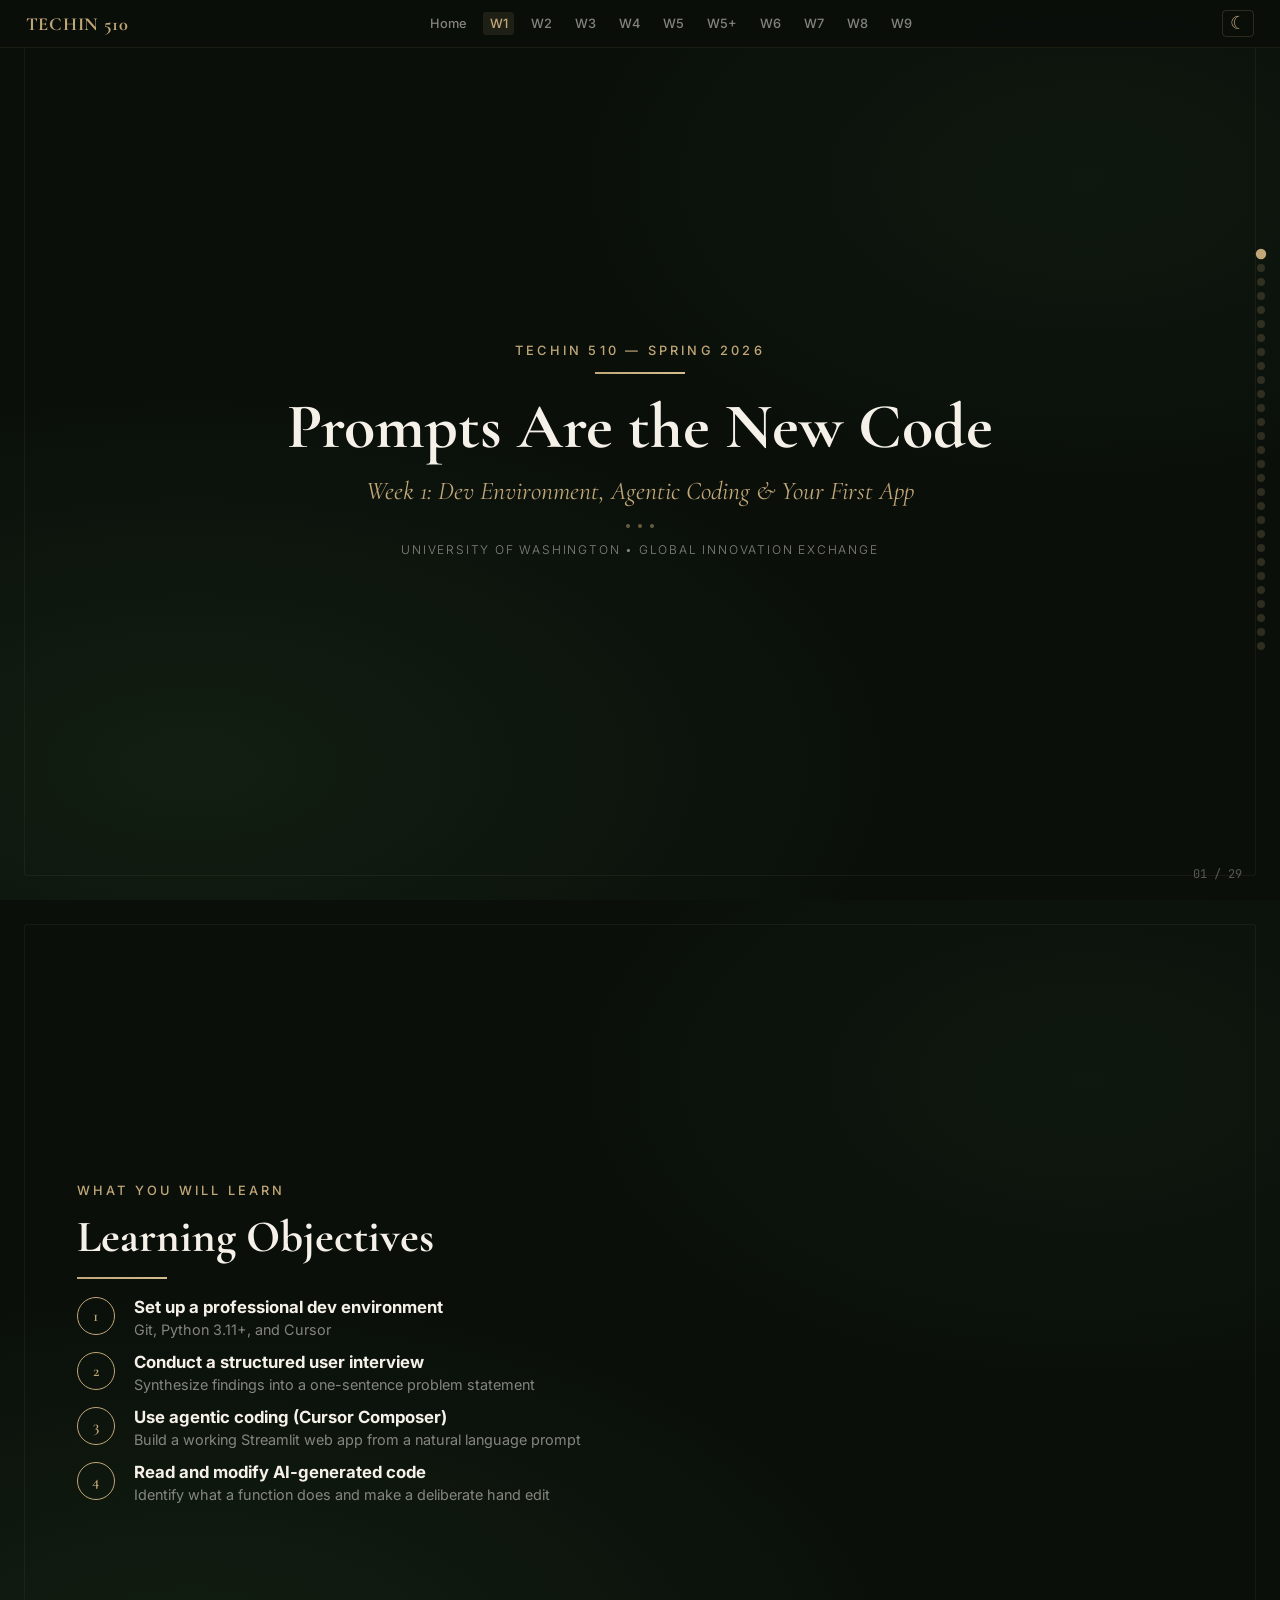
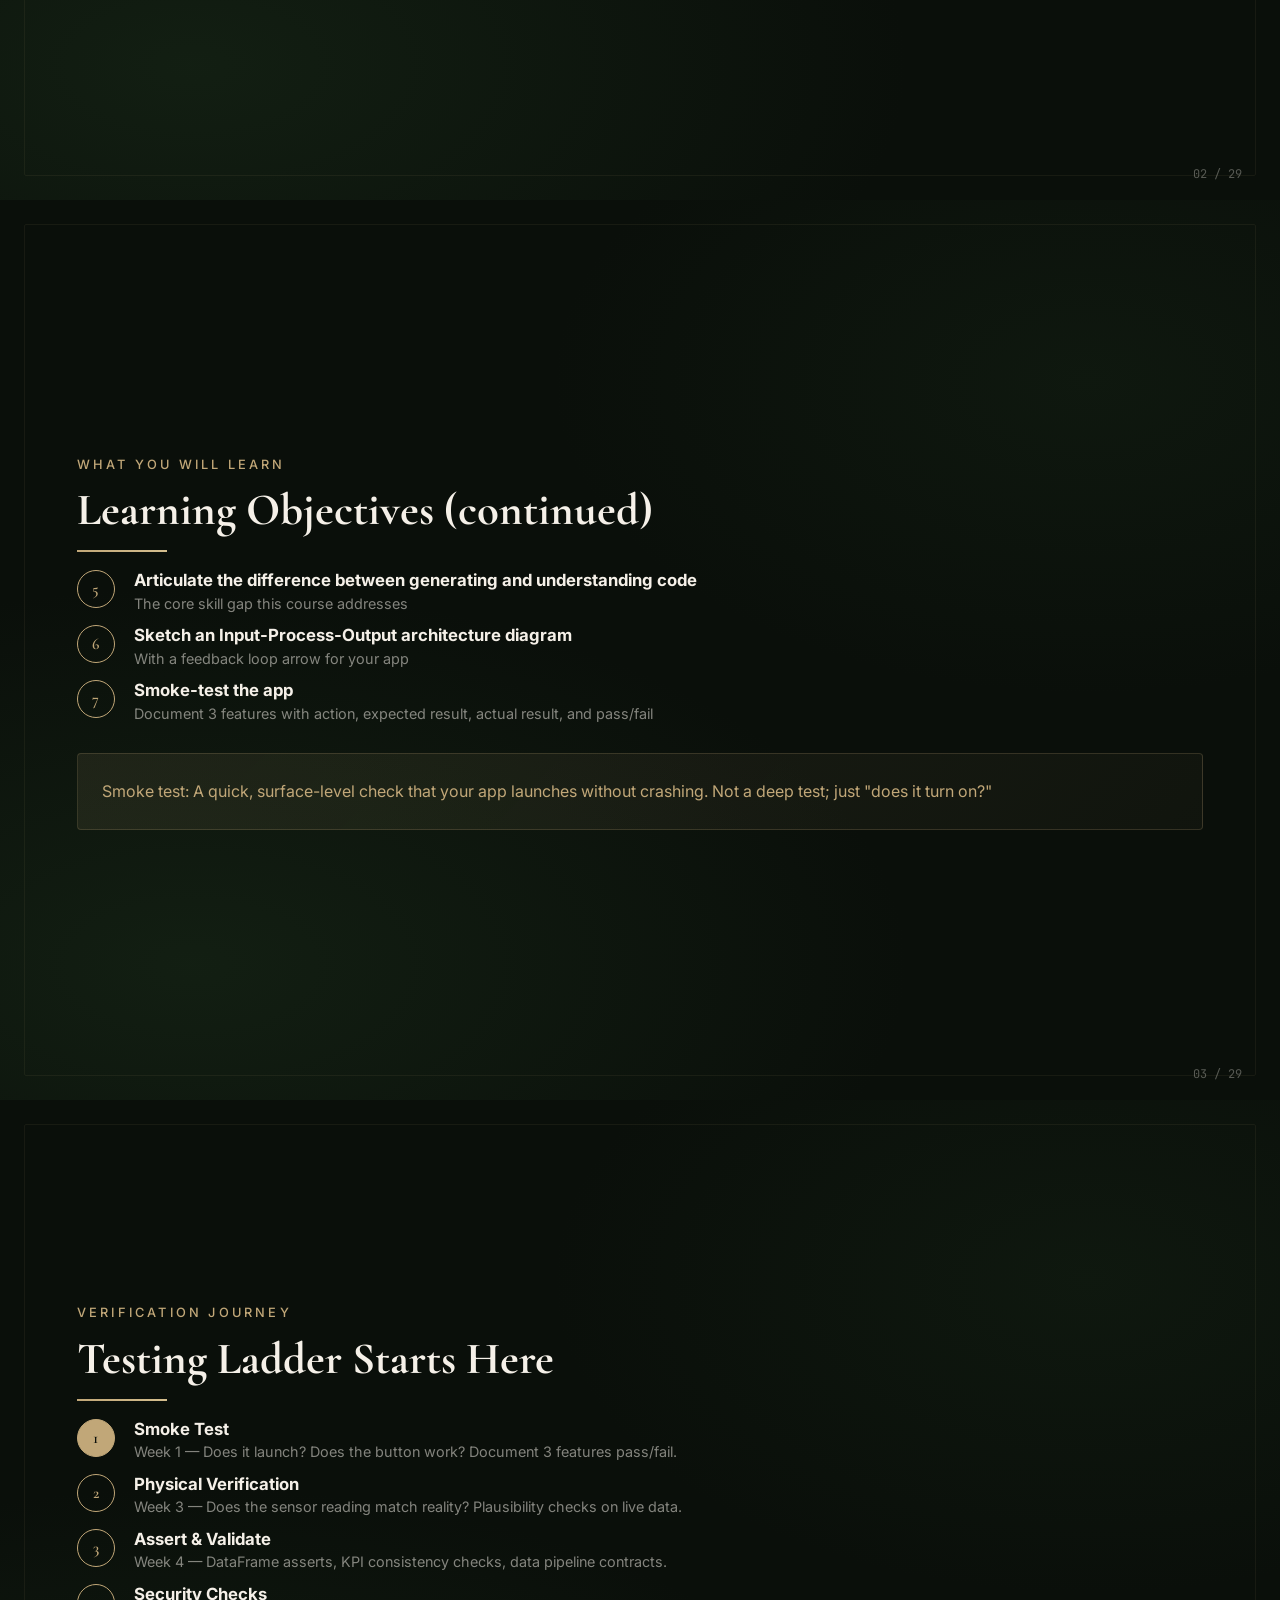
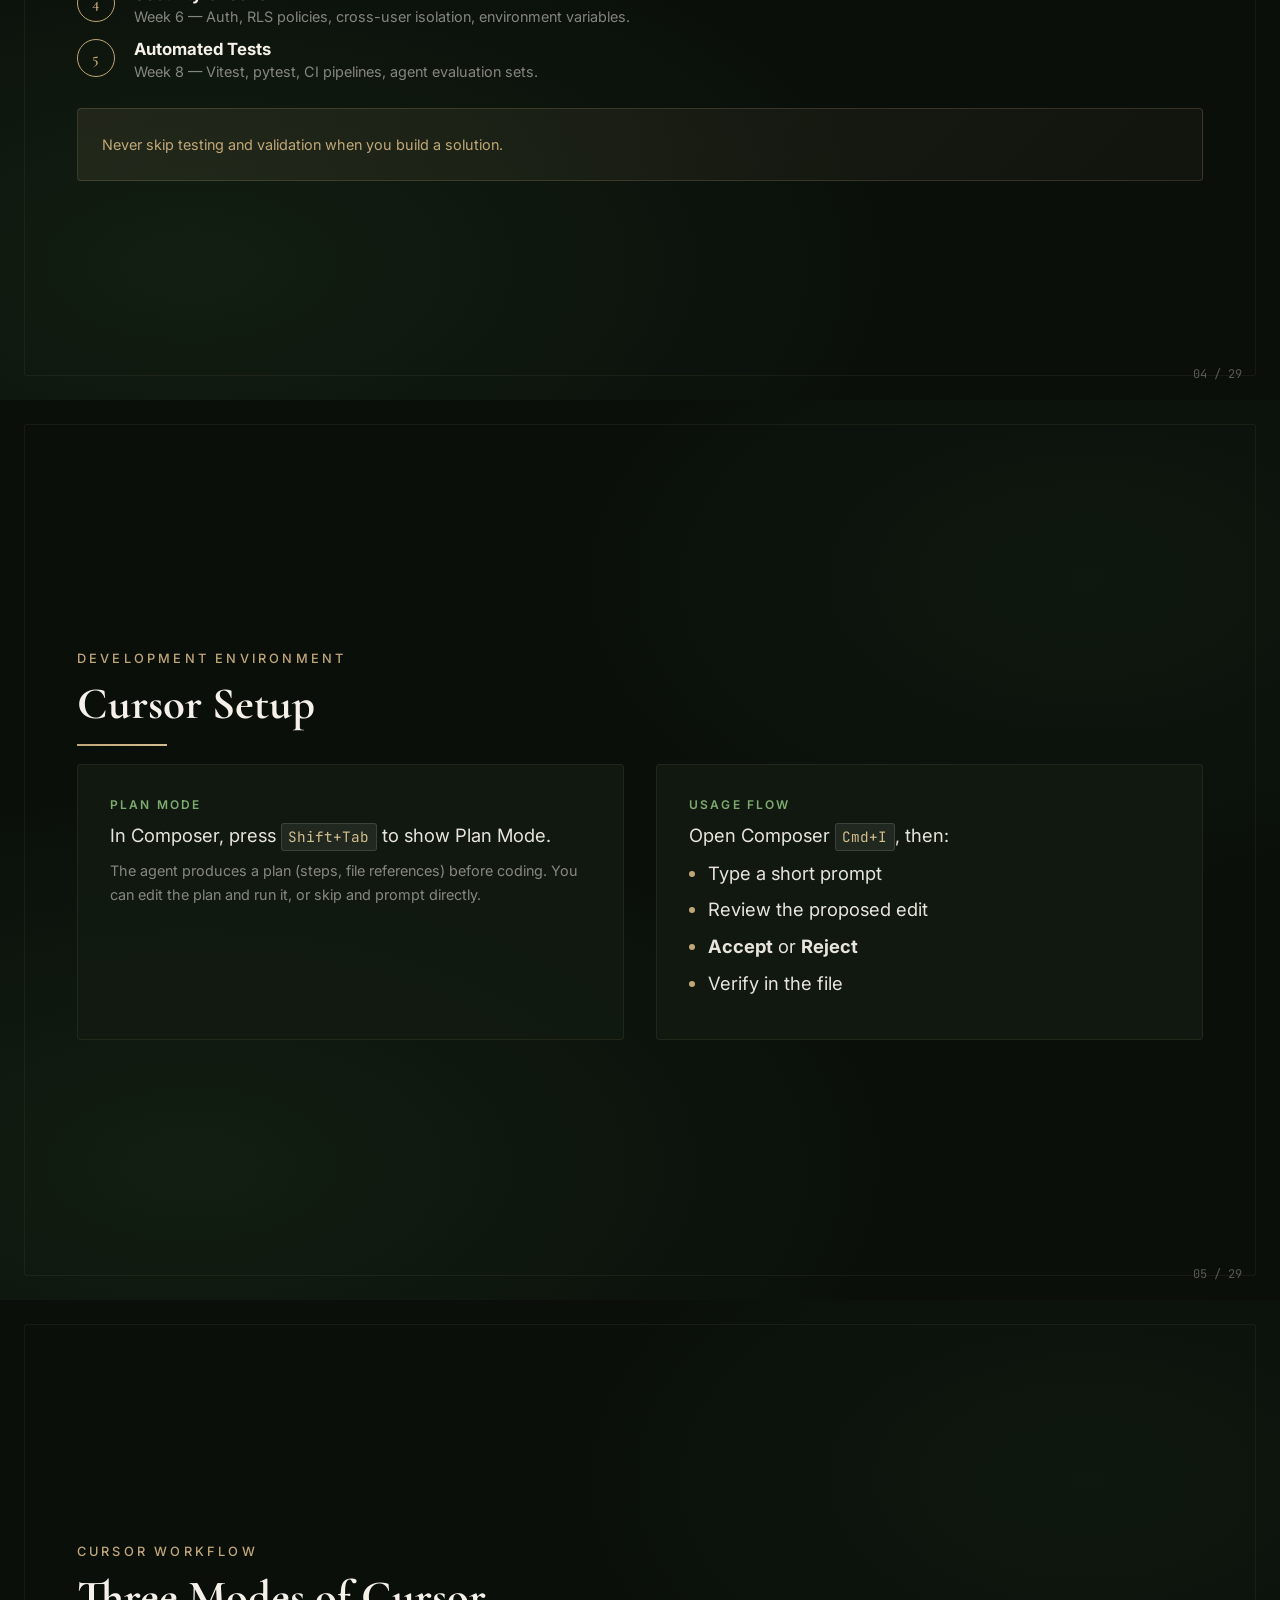
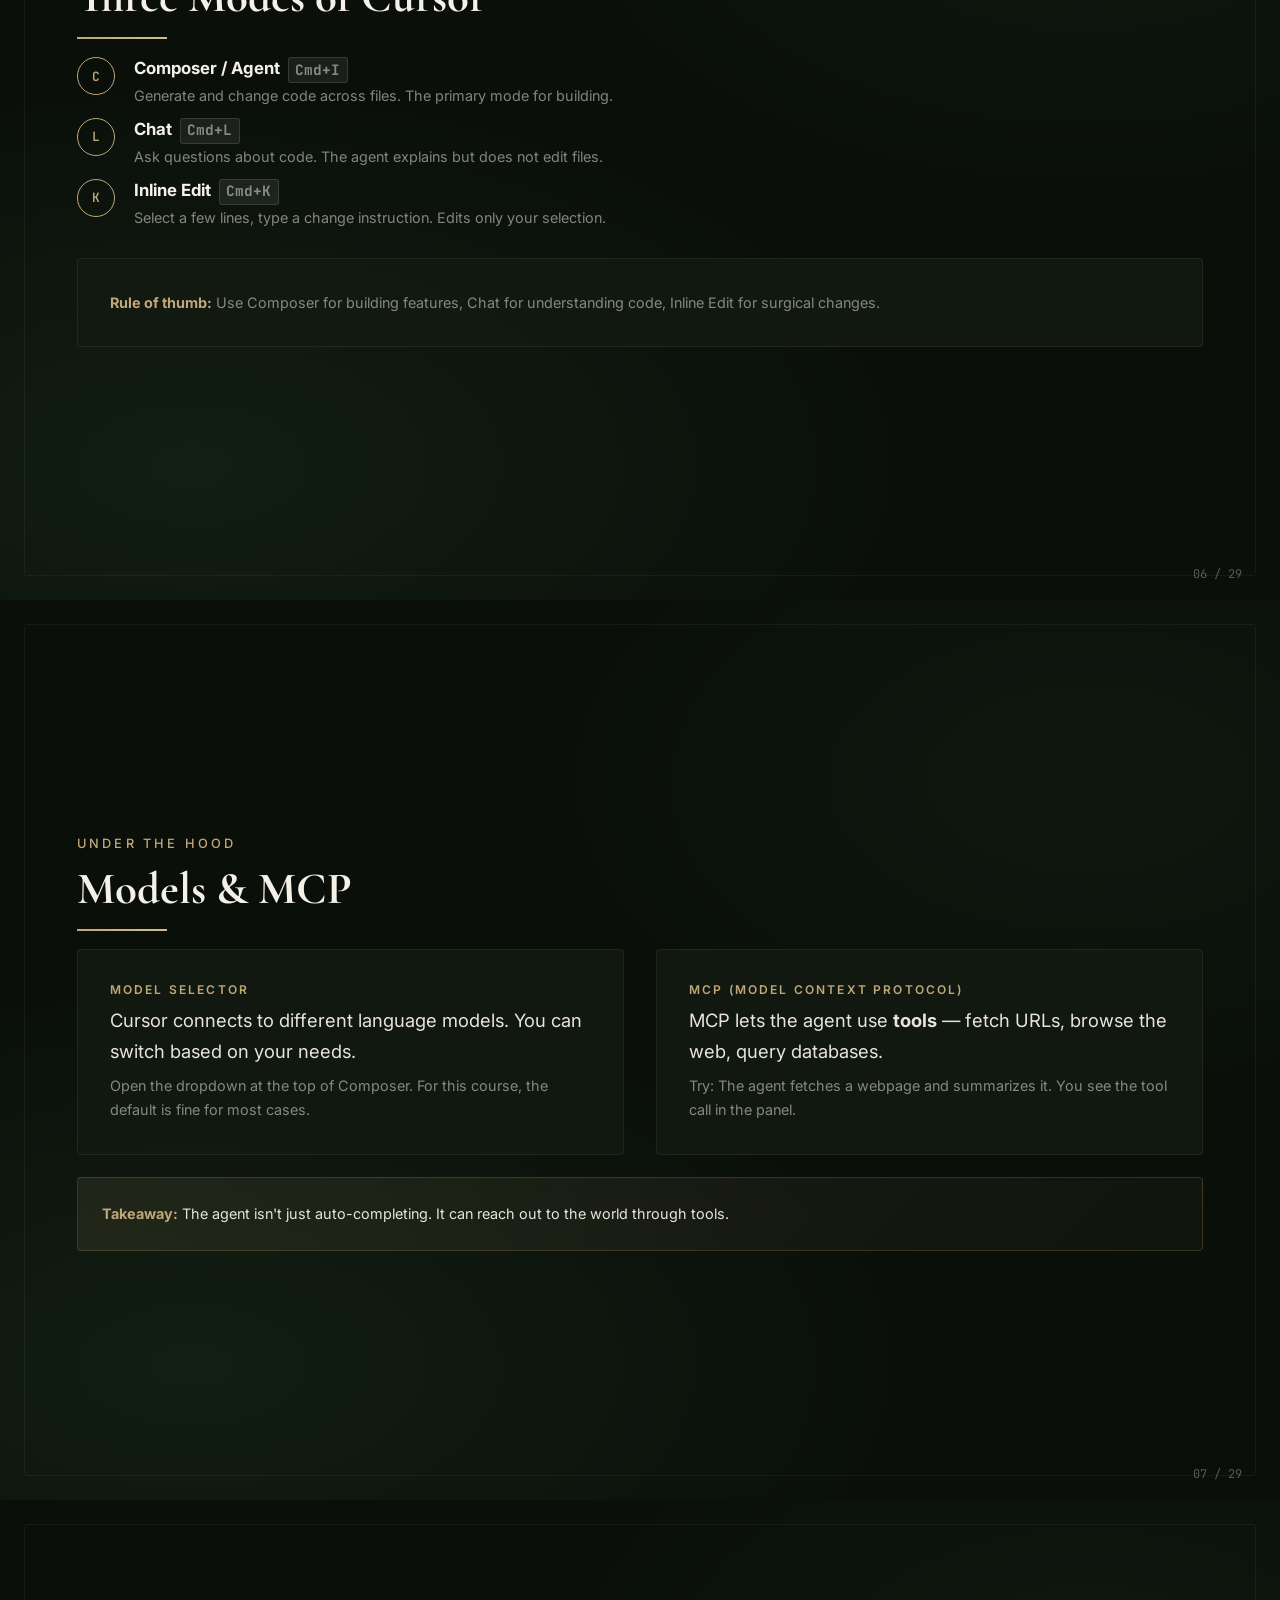
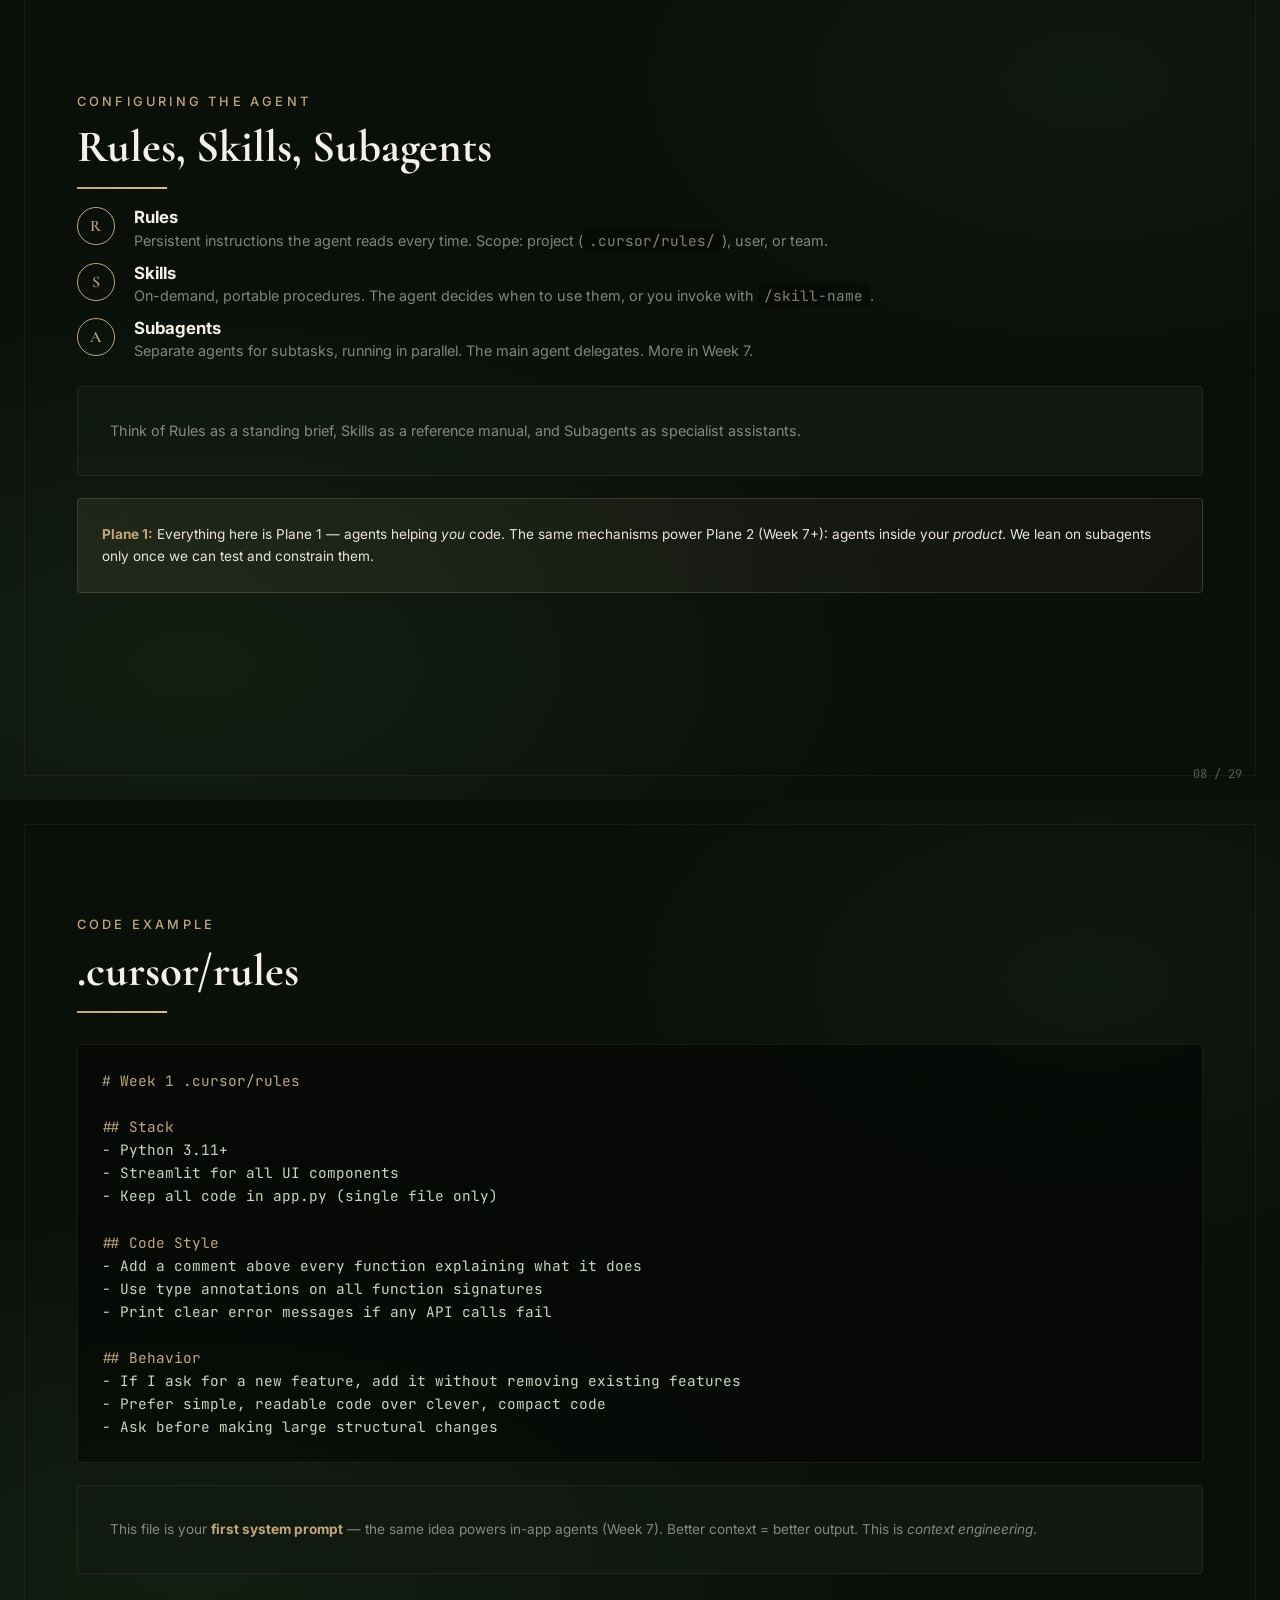
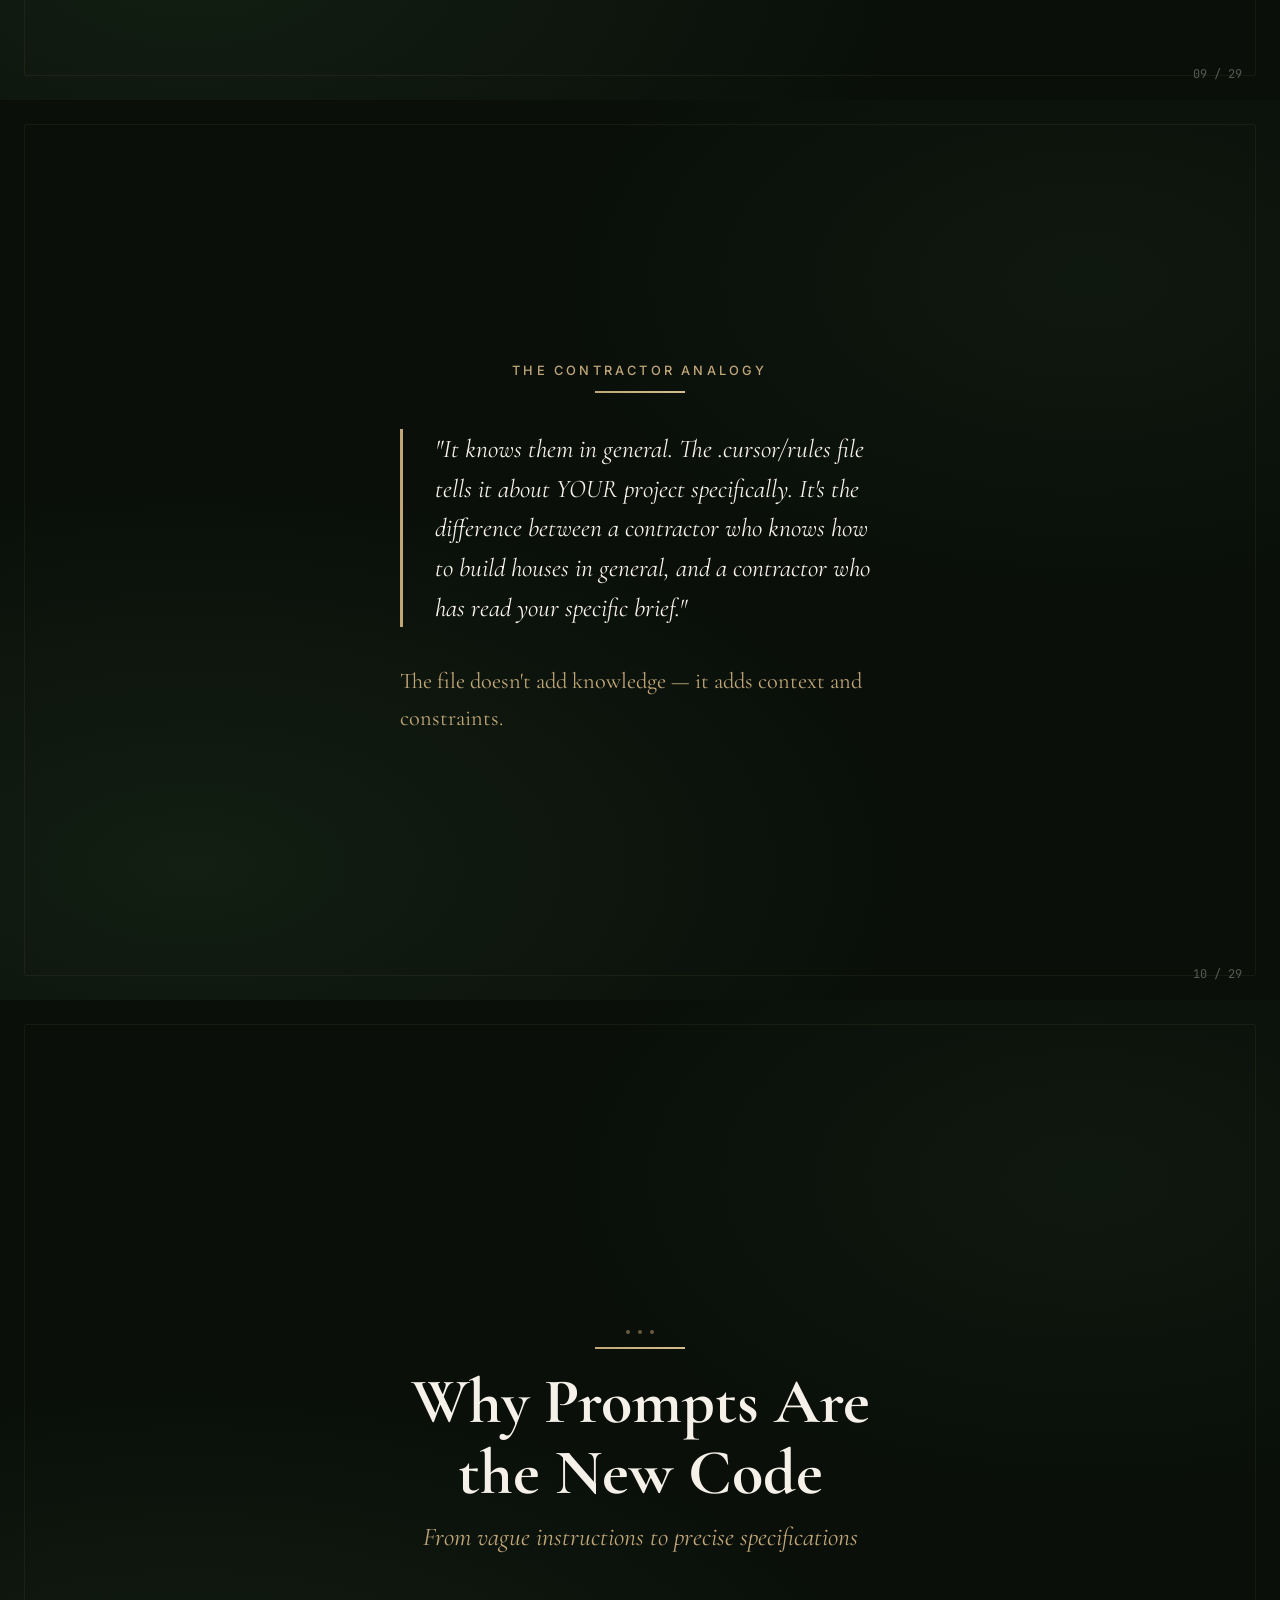
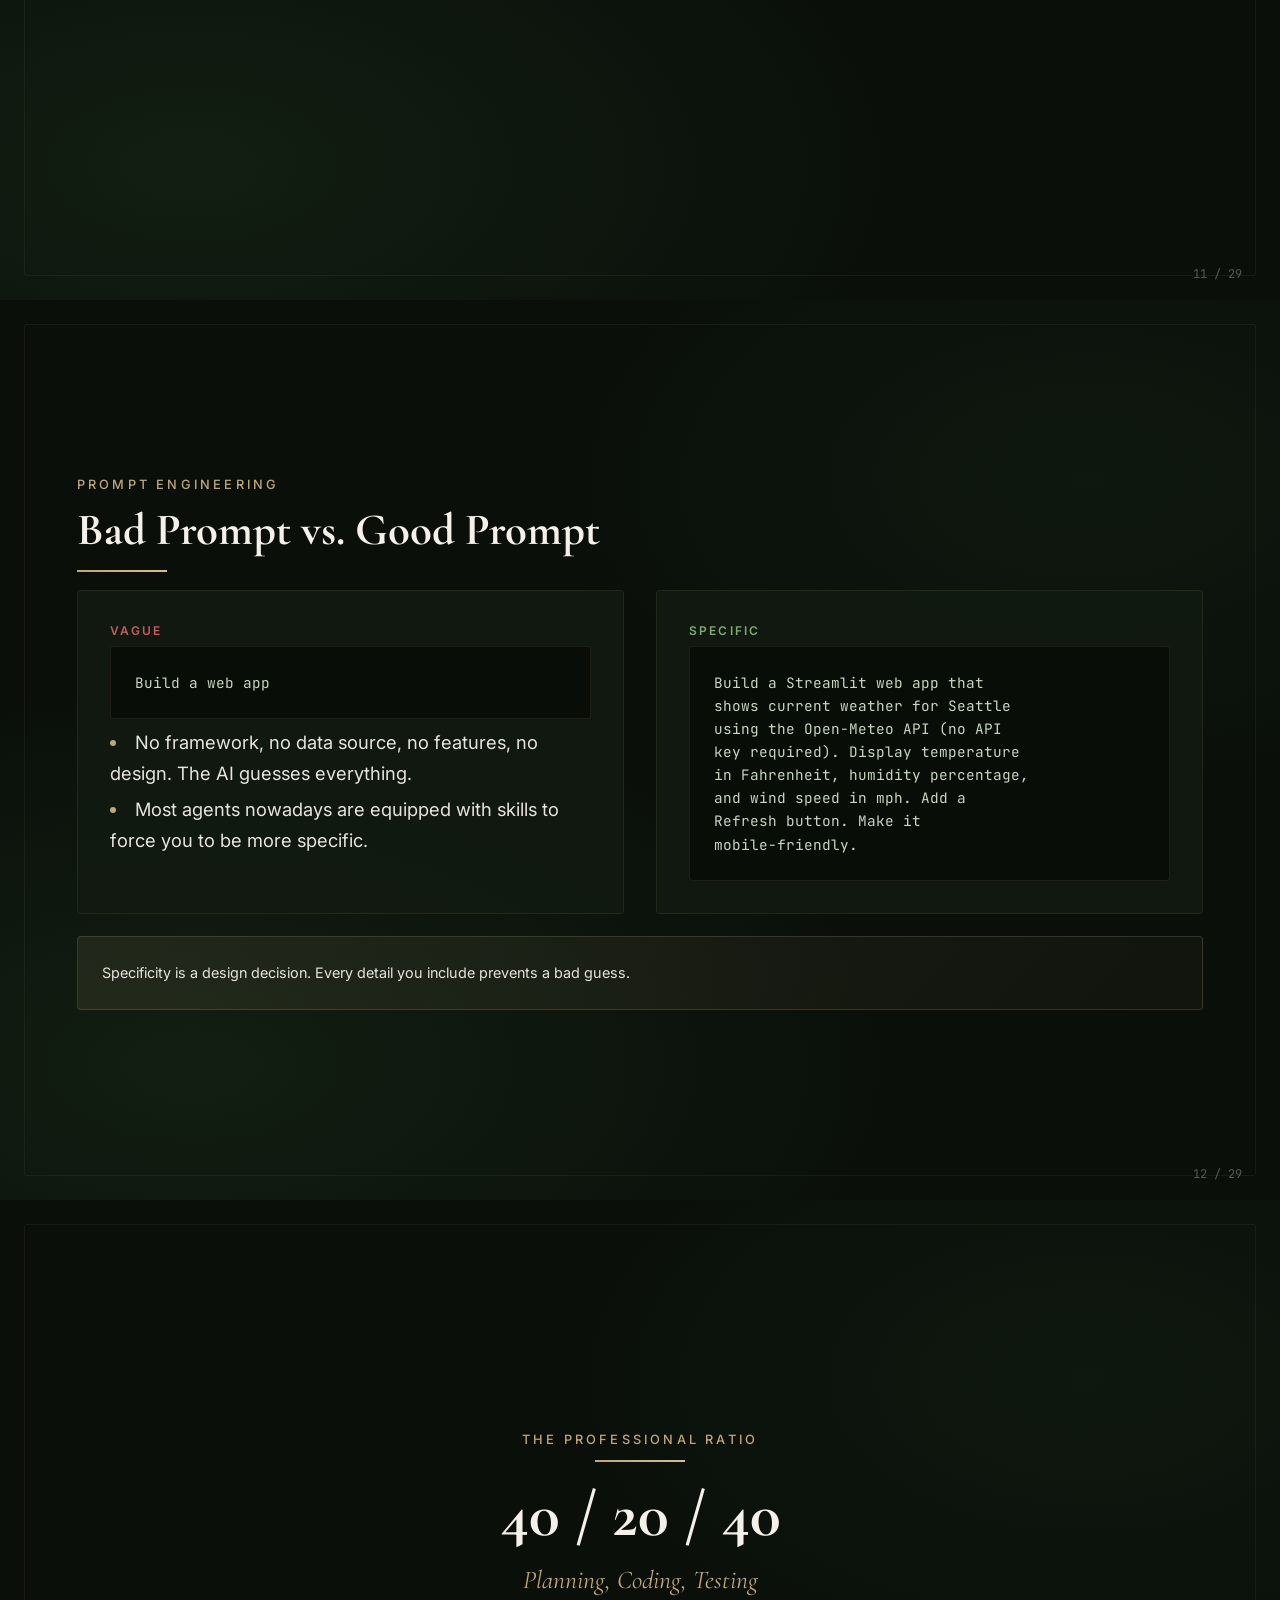
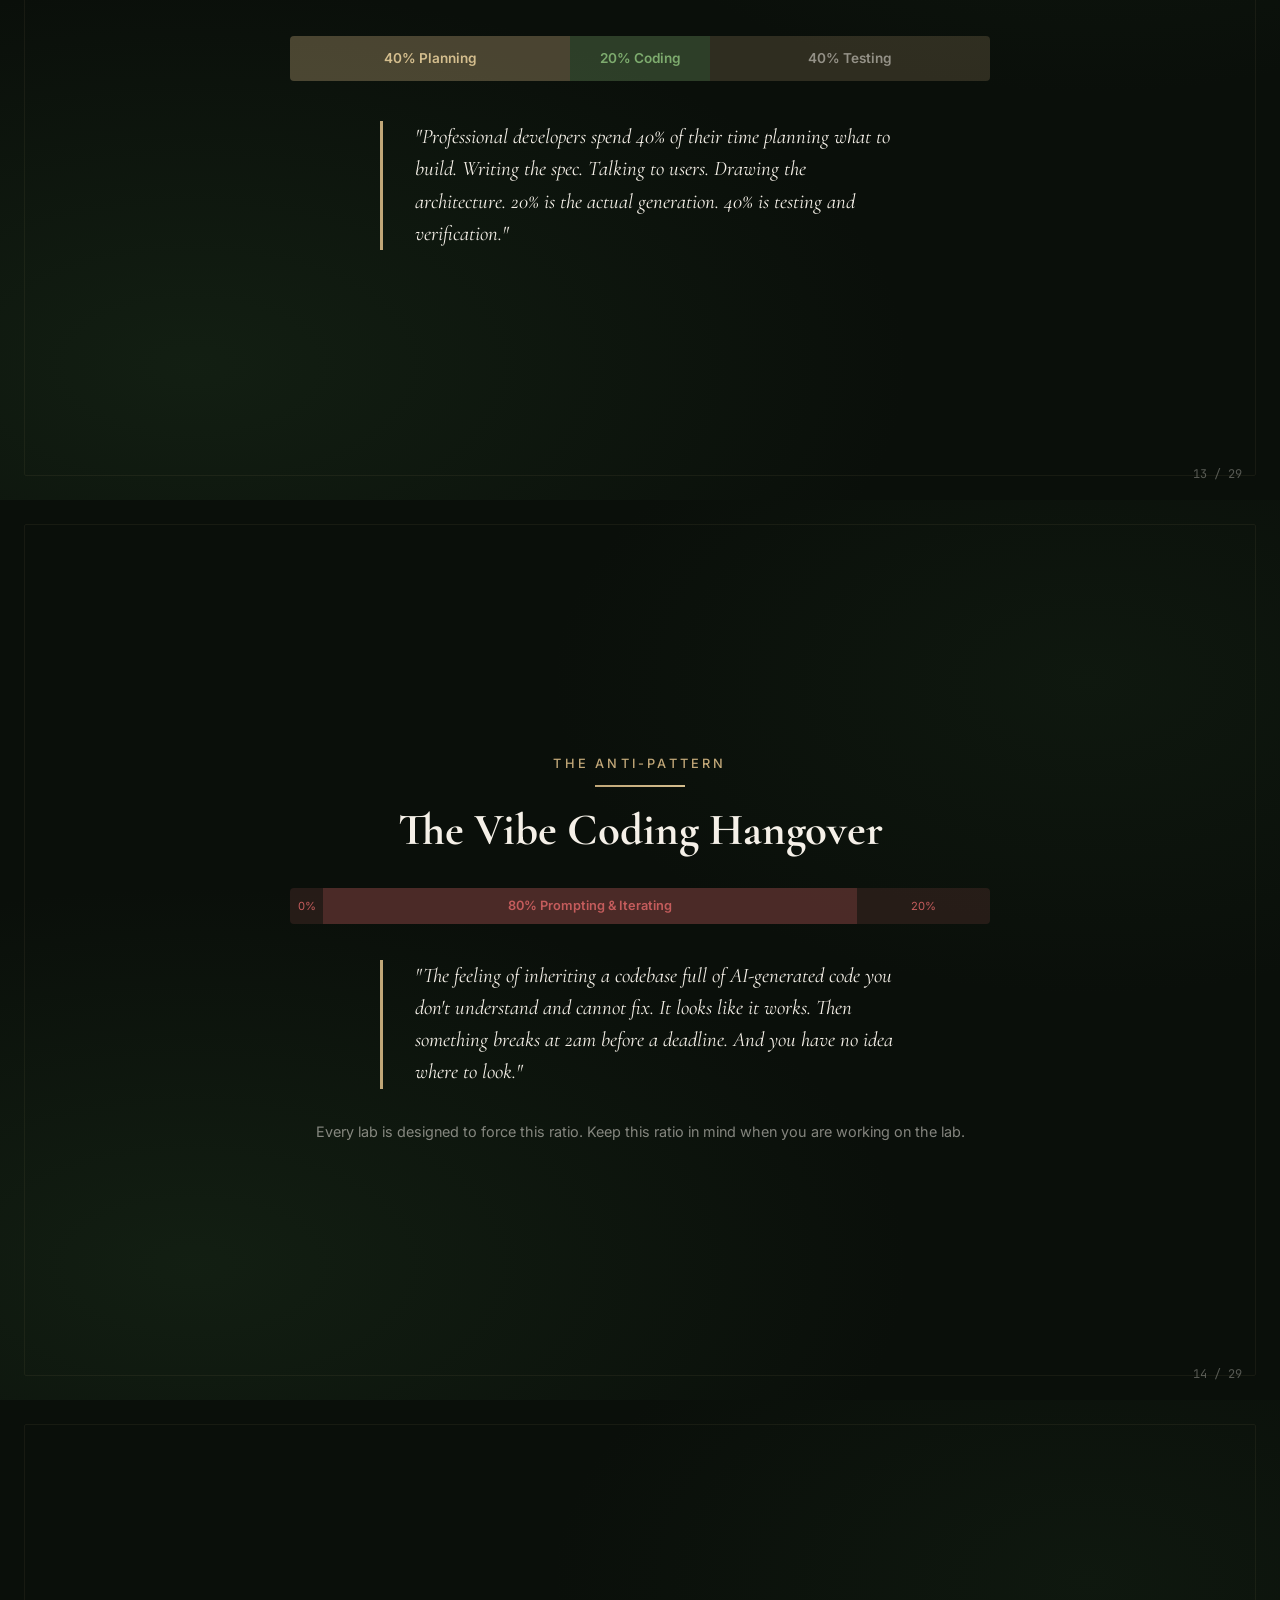
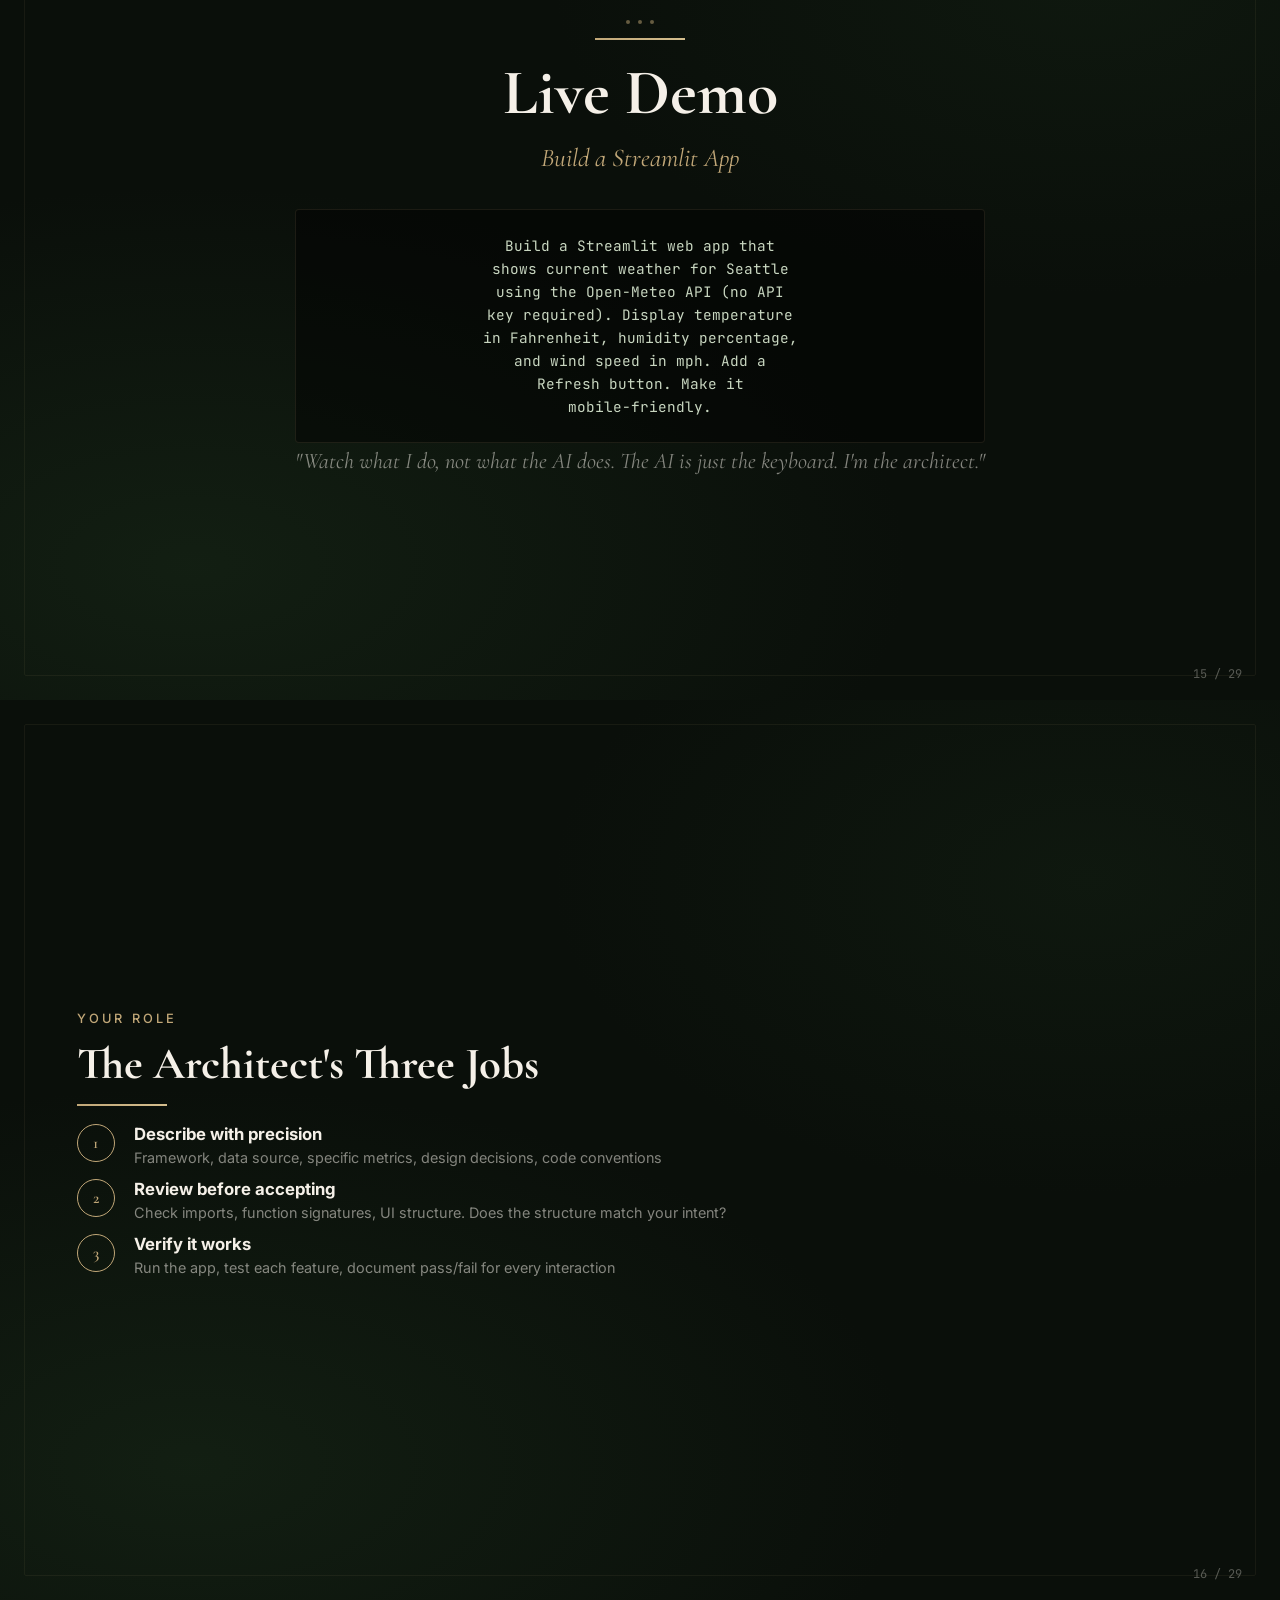
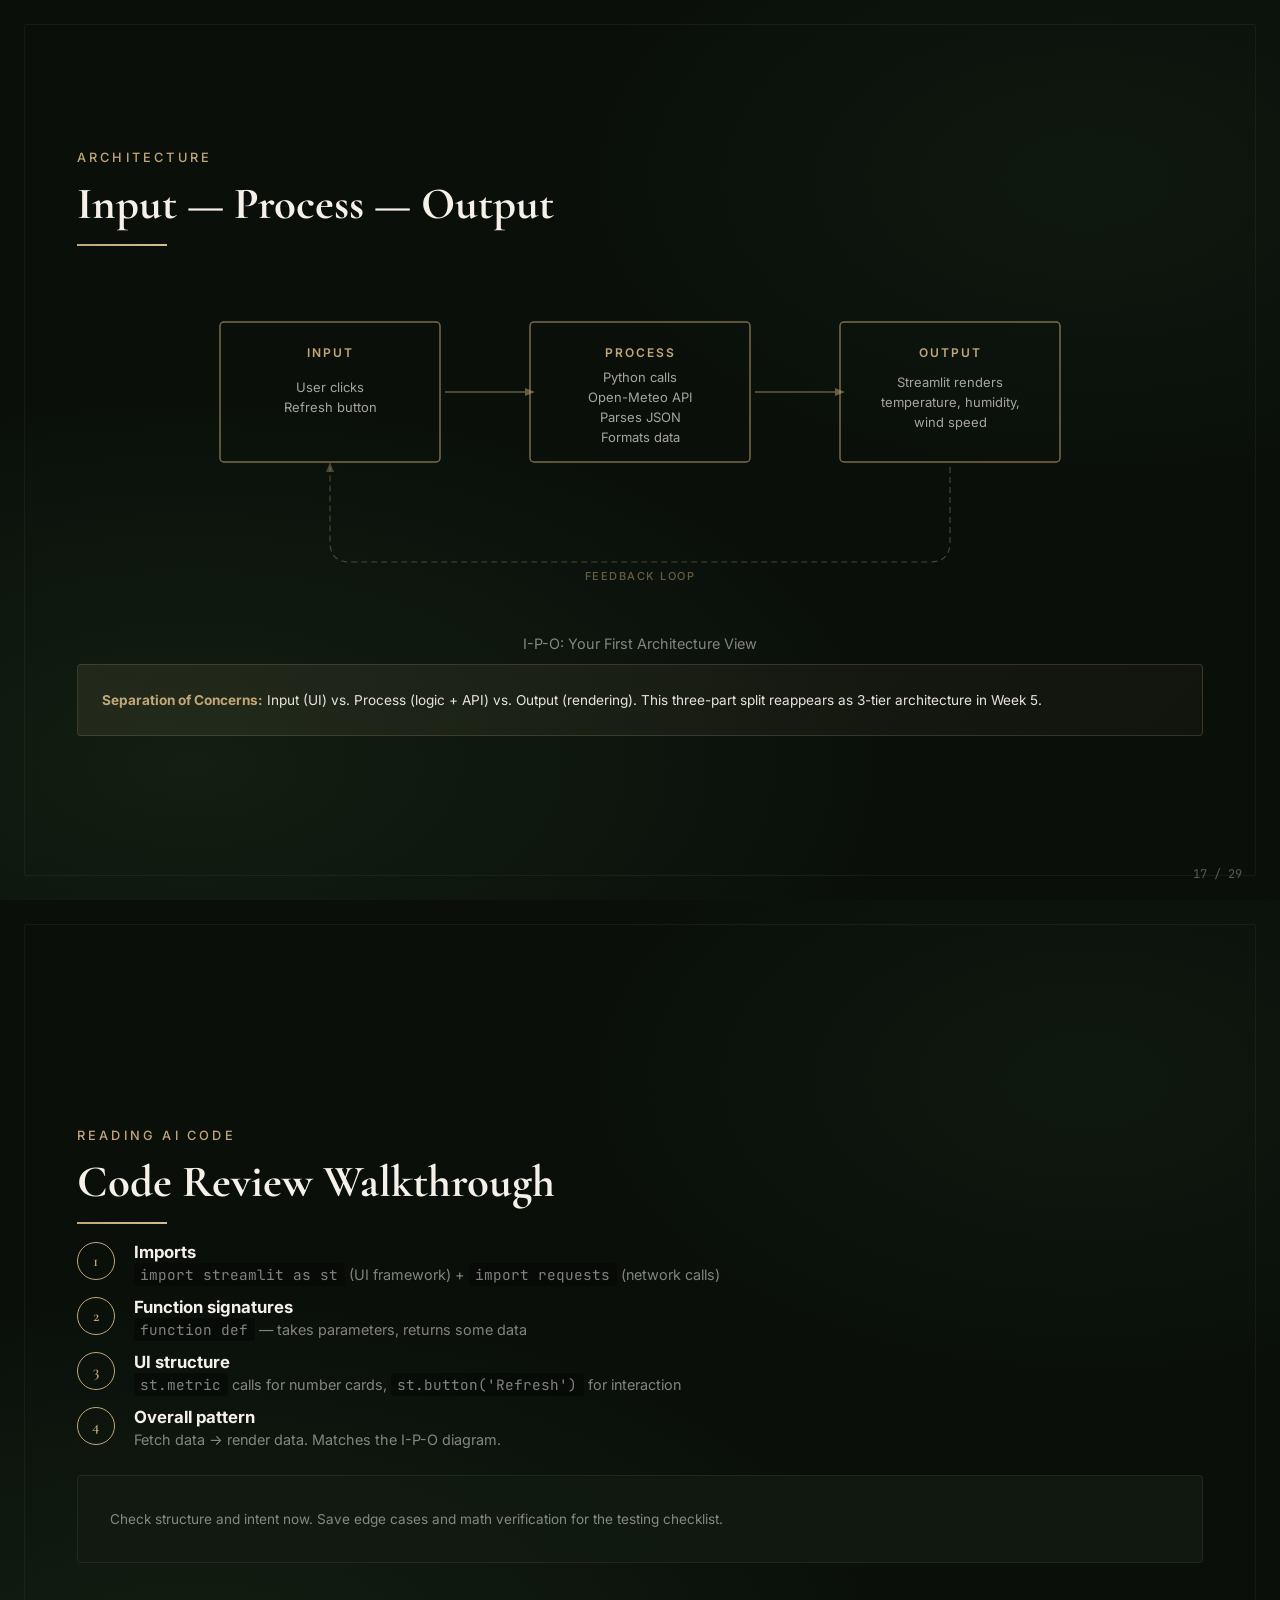
==== commit ea68fbf5: "change font" ====
--- a/week1-slides.html
+++ b/week1-slides.html
@@ -22,6 +22,7 @@
       <a href="week3-slides.html">W3</a>
       <a href="week4-slides.html">W4</a>
       <a href="week5-slides.html">W5</a>
+      <a href="week5-tools-slides.html">W5+</a>
       <a href="week6-slides.html">W6</a>
       <a href="week7-slides.html">W7</a>
       <a href="week8-slides.html">W8</a>
@@ -902,7 +903,7 @@
 
     <div class="highlight-box" style="max-width: 56ch; margin: clamp(0.8rem, 2vh, 1.5rem) auto; text-align: left;">
       <p
-        style="font-family: var(--font-serif); font-size: clamp(1.1rem, 2.2vw, 1.7rem); color: #f5f0e8; line-height: 1.5;">
+        style="font-family: var(--font-serif); font-size: clamp(1.1rem, 2.2vw, 1.7rem); line-height: 1.5;">
         "When <span style="color: var(--gold); border-bottom: 1px dashed var(--gold-dim);">[person]</span> needs to
         <span style="color: var(--gold); border-bottom: 1px dashed var(--gold-dim);">[task]</span>, they currently <span
           style="color: var(--gold); border-bottom: 1px dashed var(--gold-dim);">[workaround]</span>, which causes <span
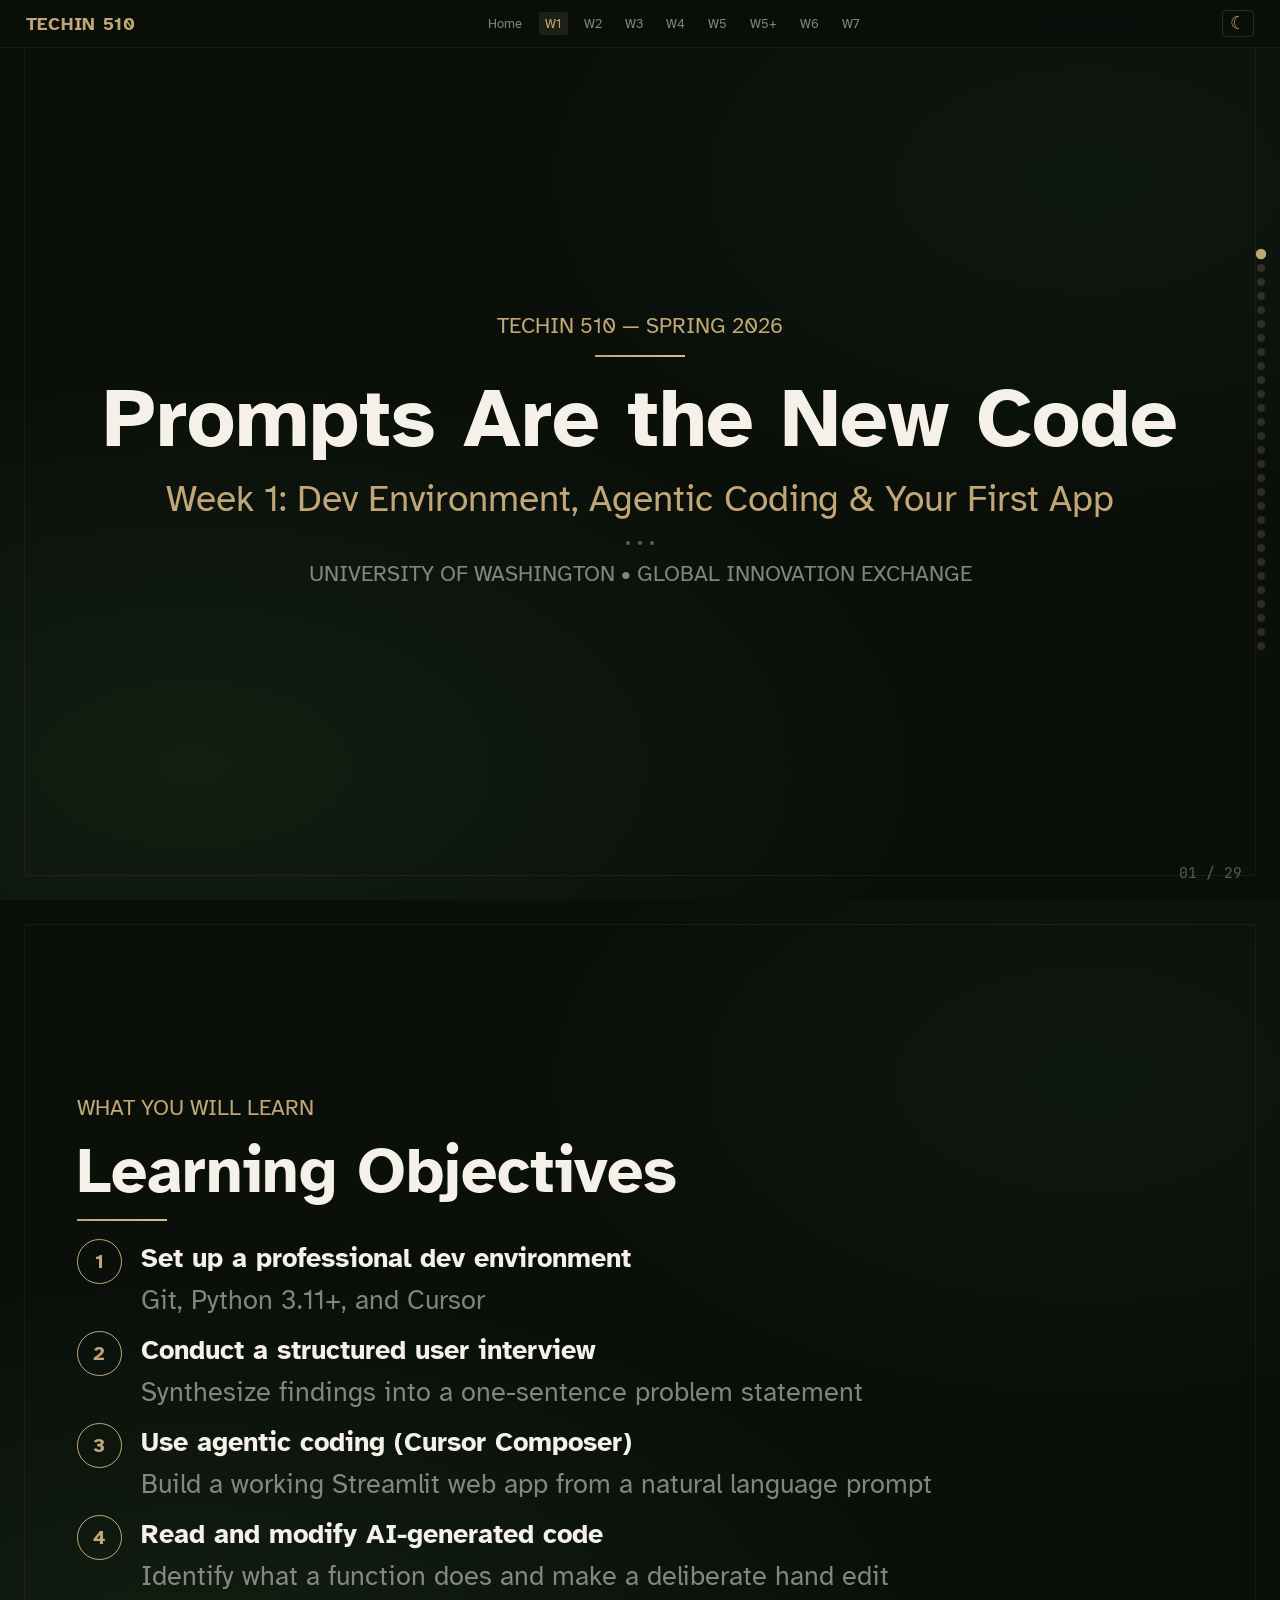
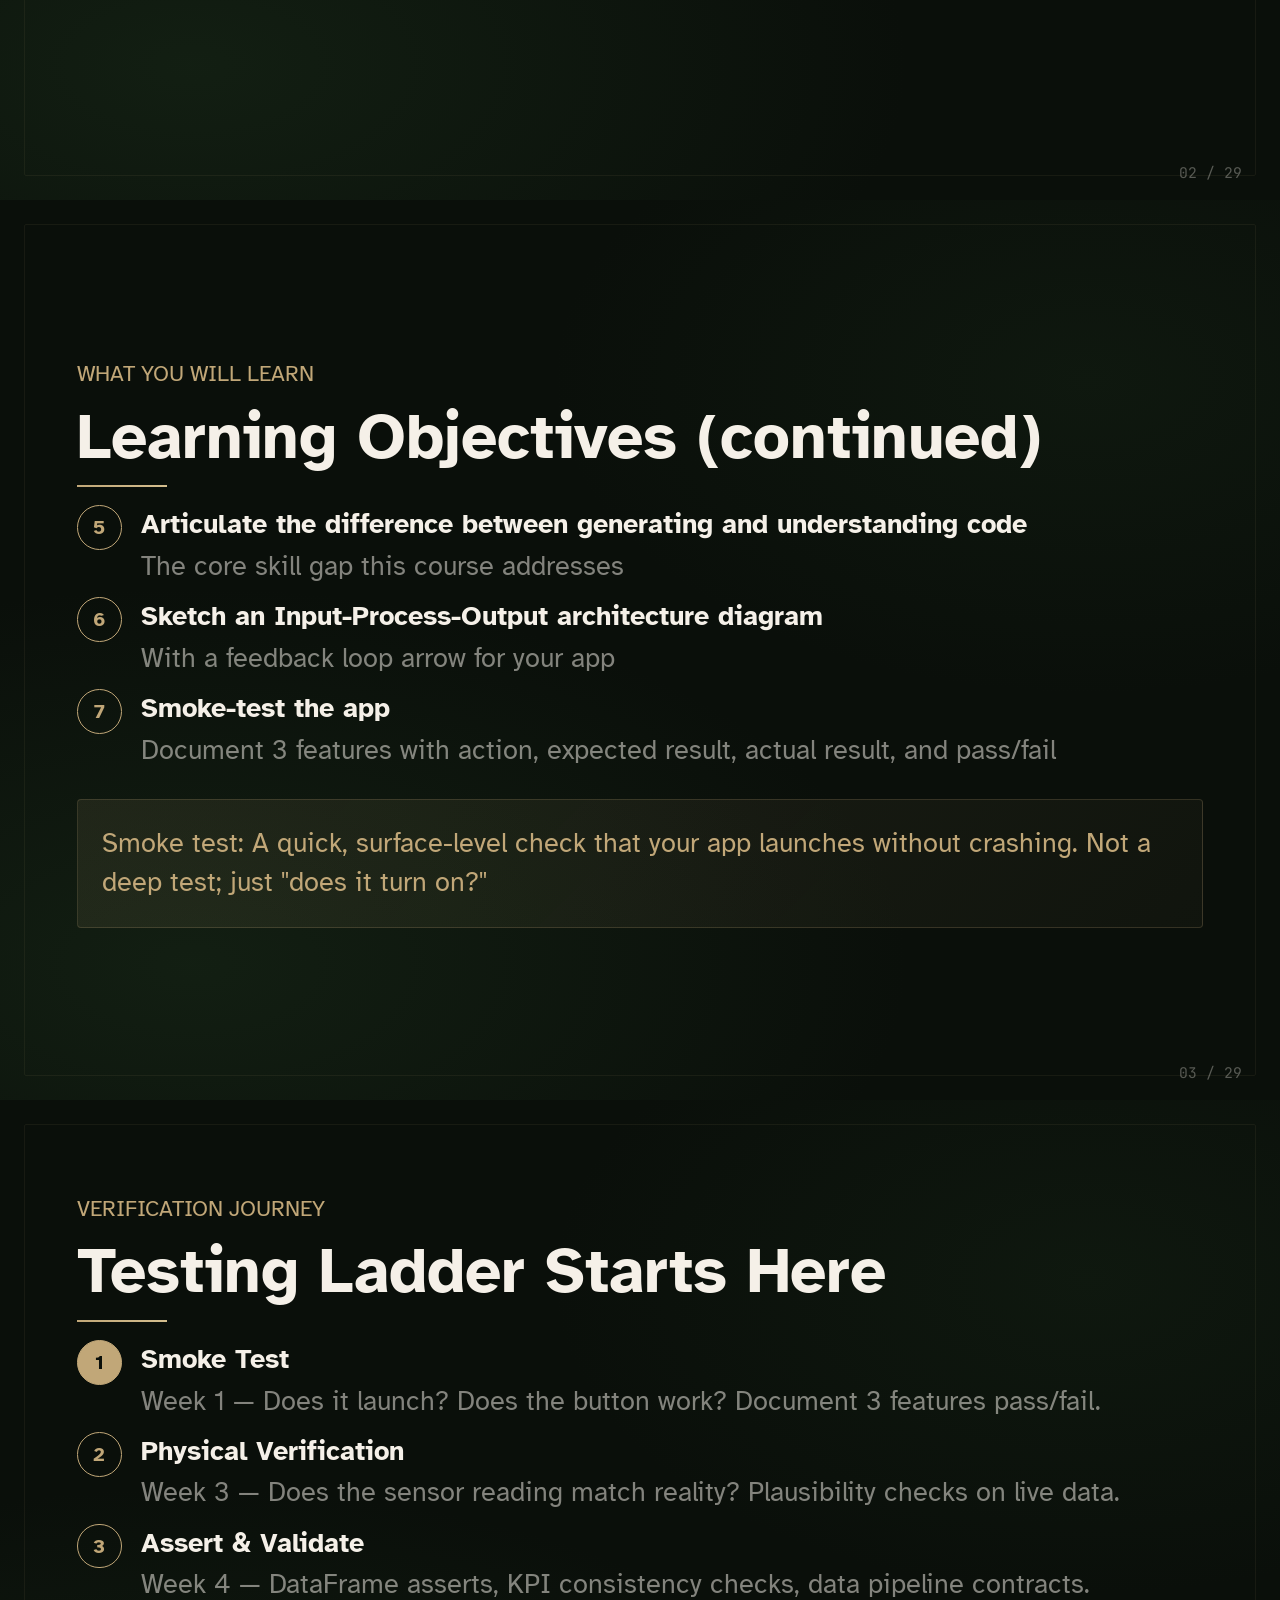
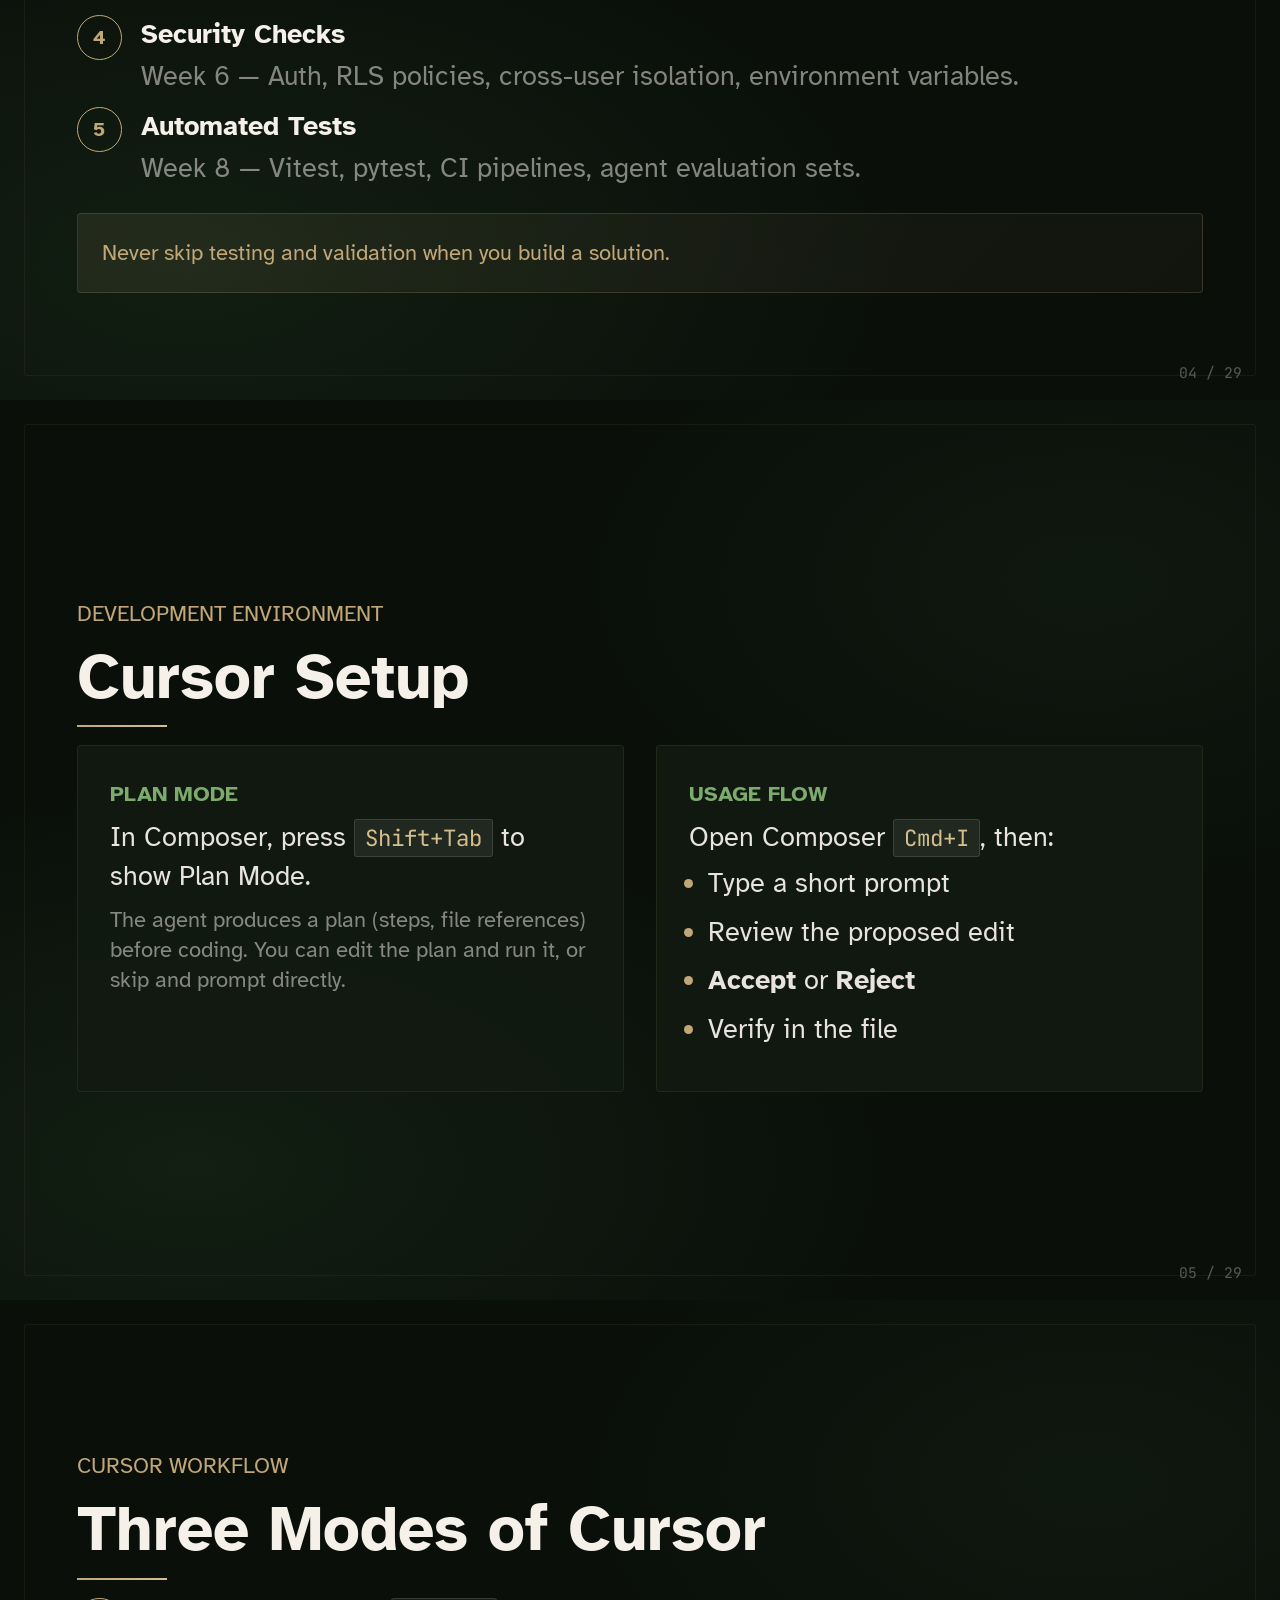
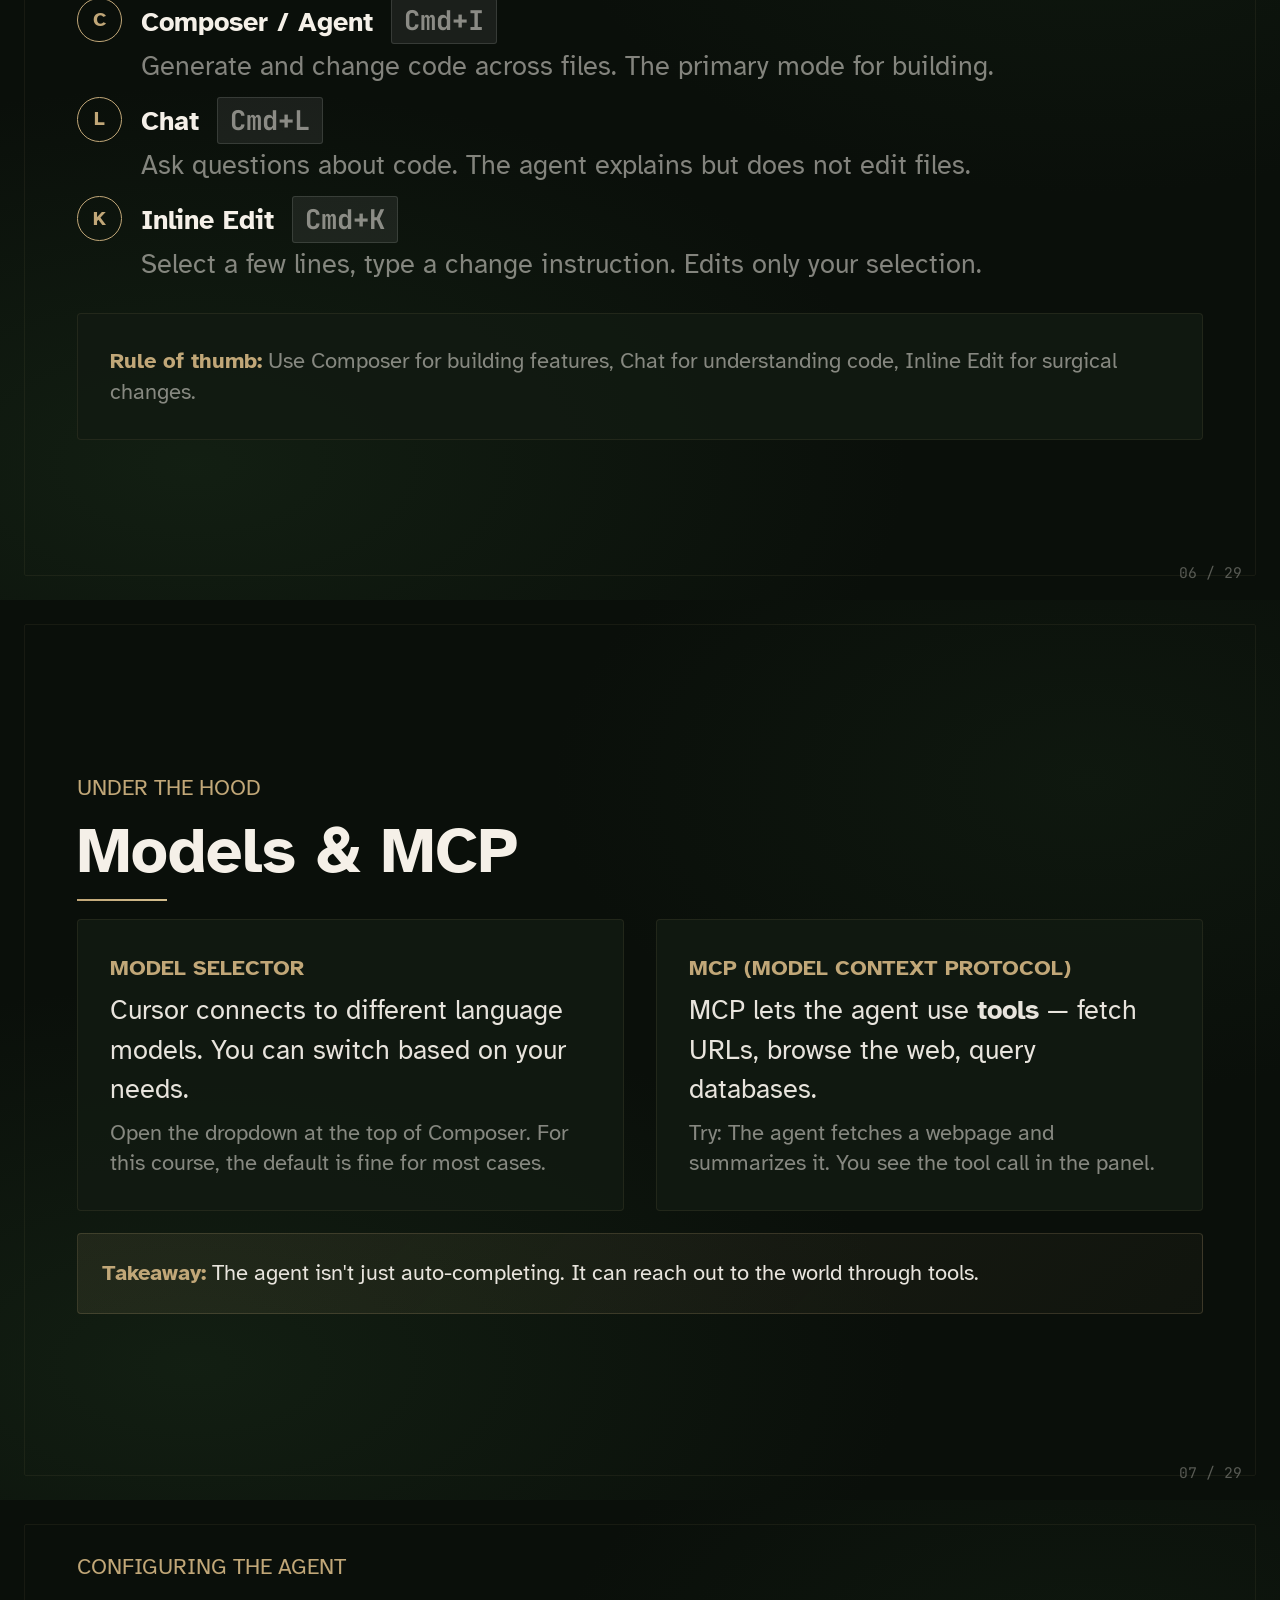
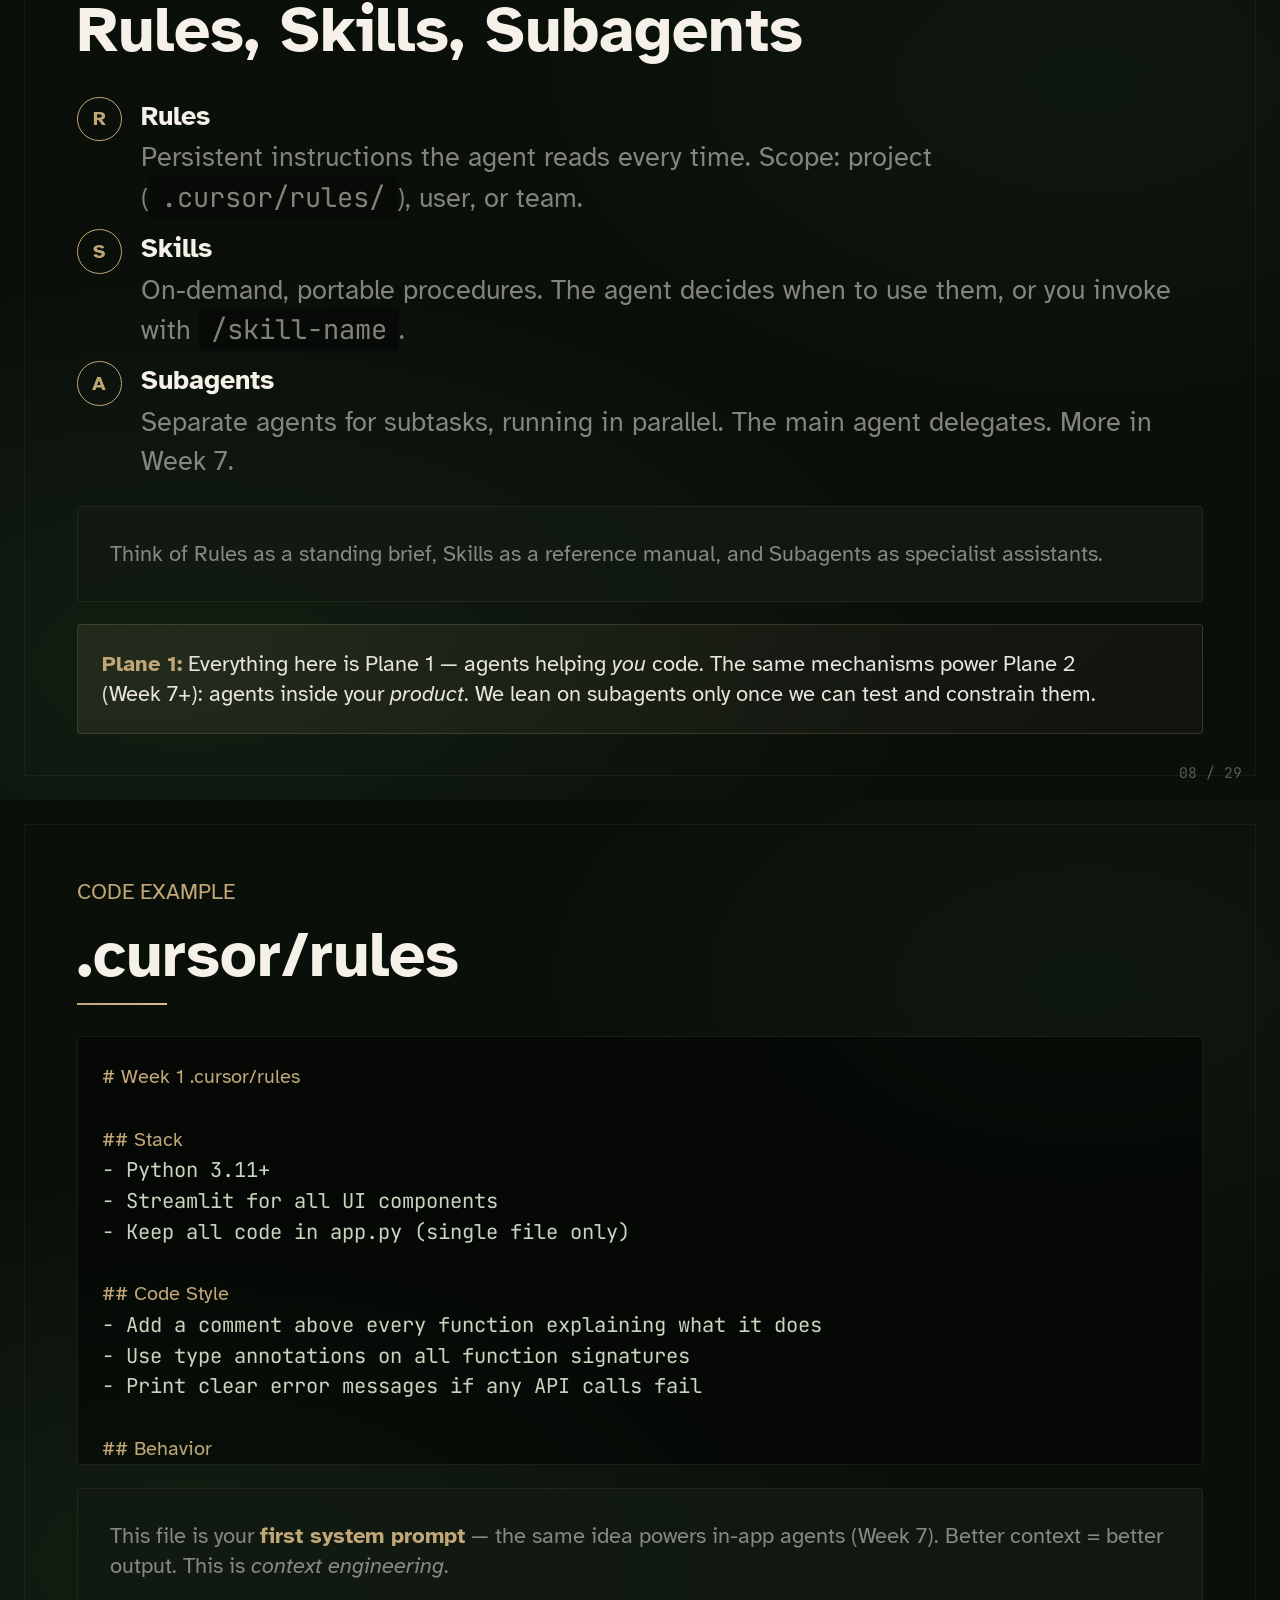
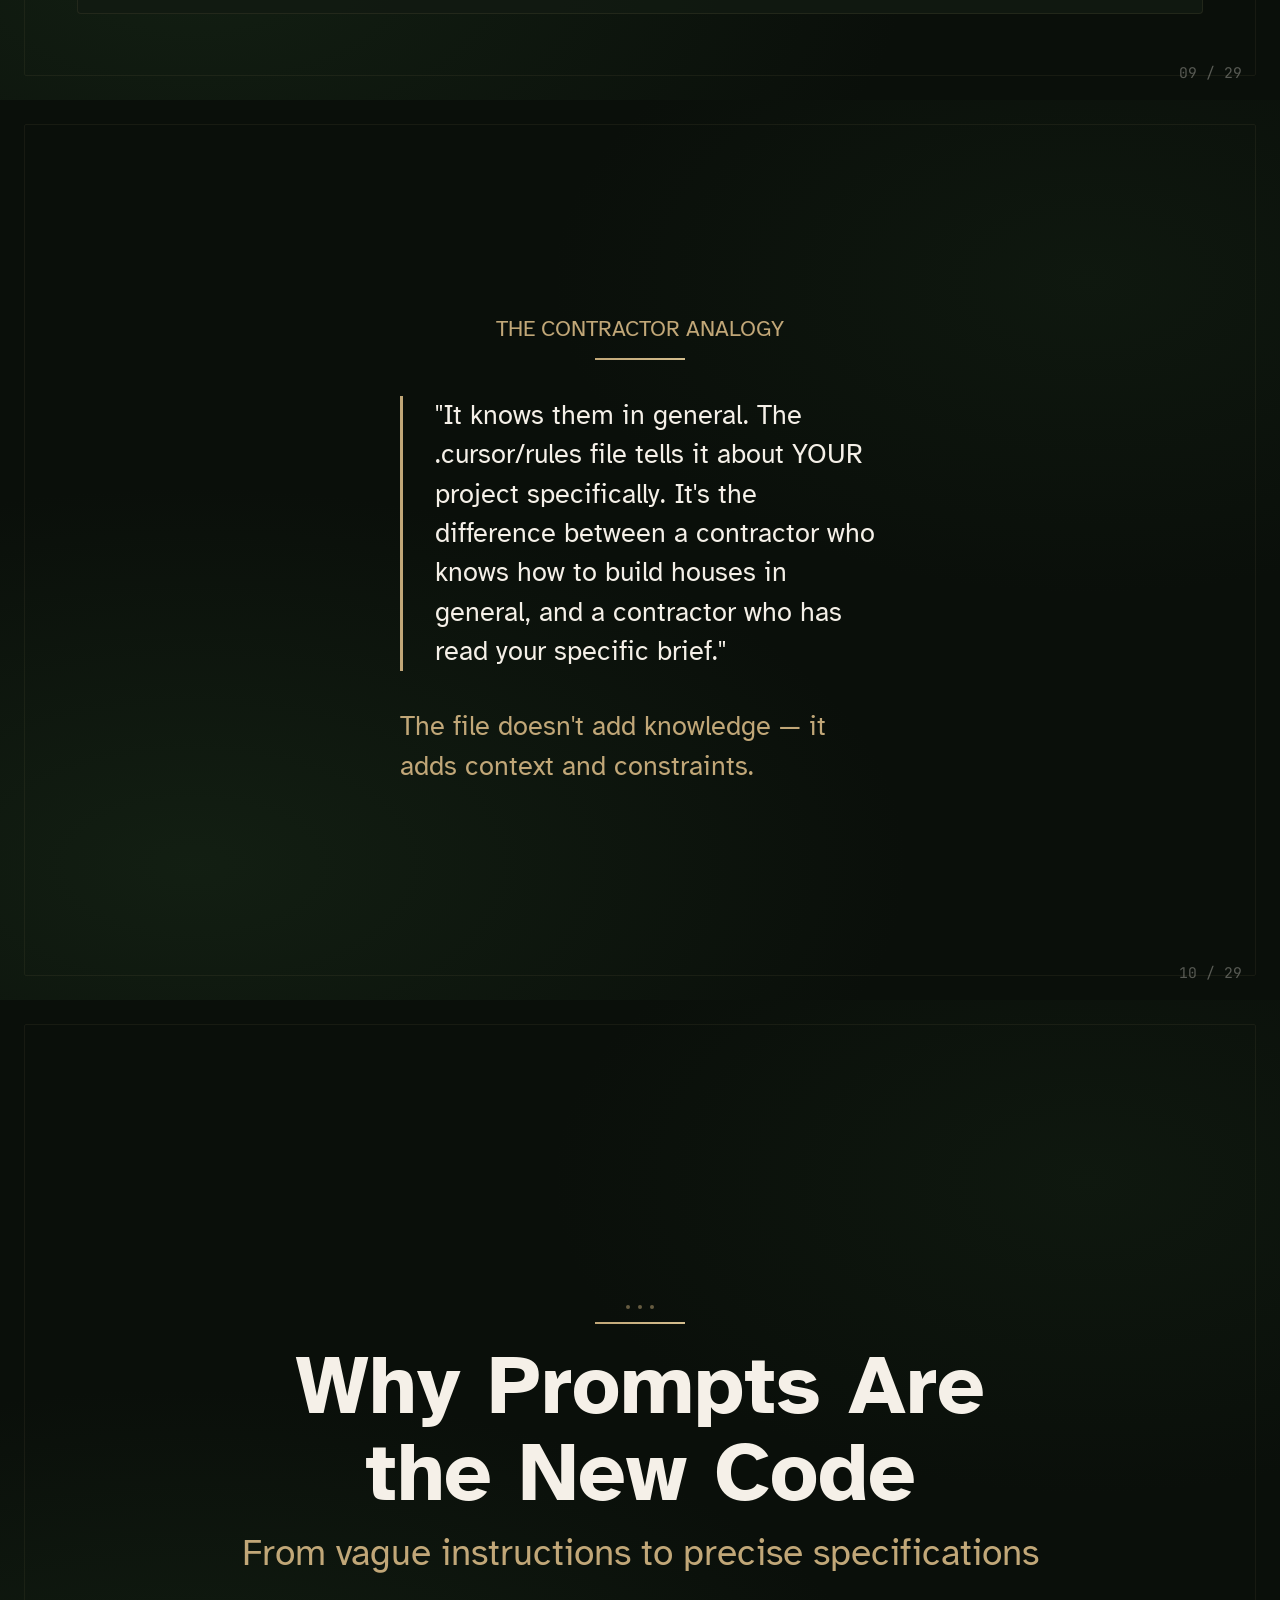
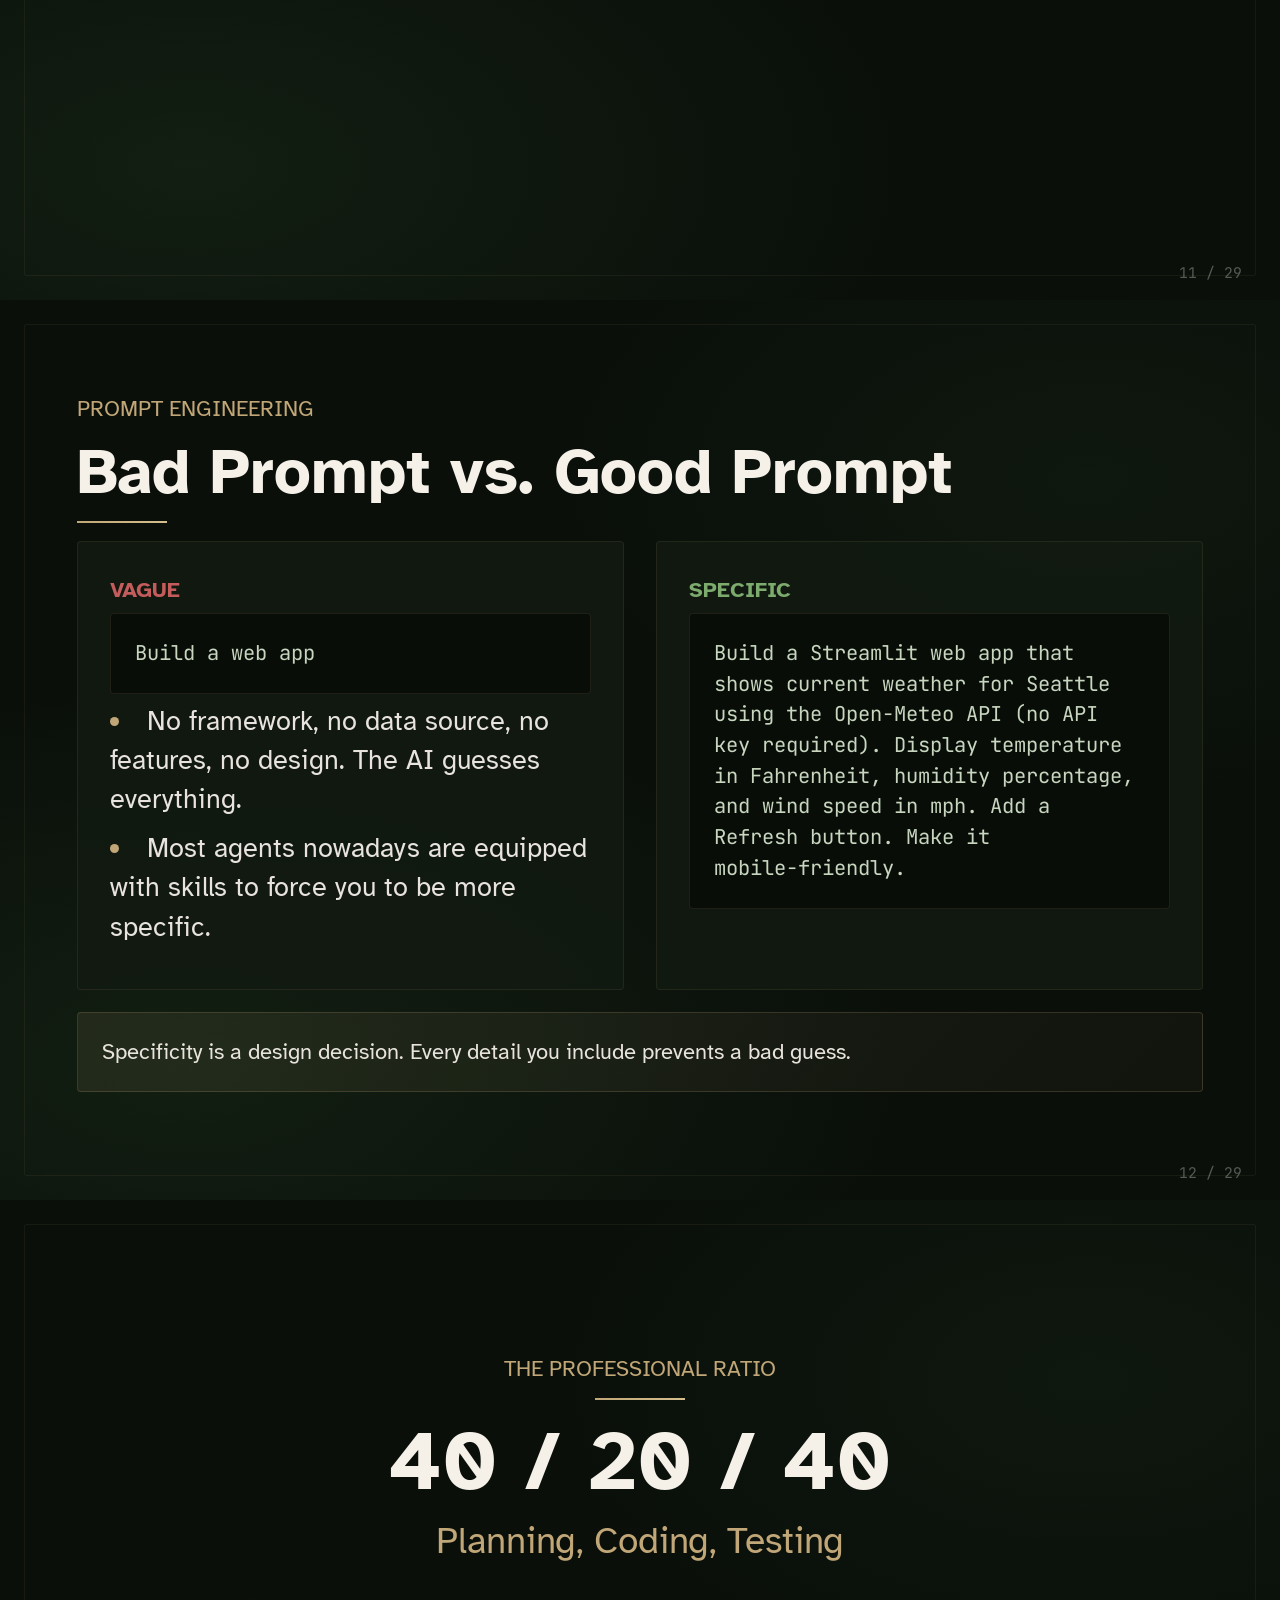
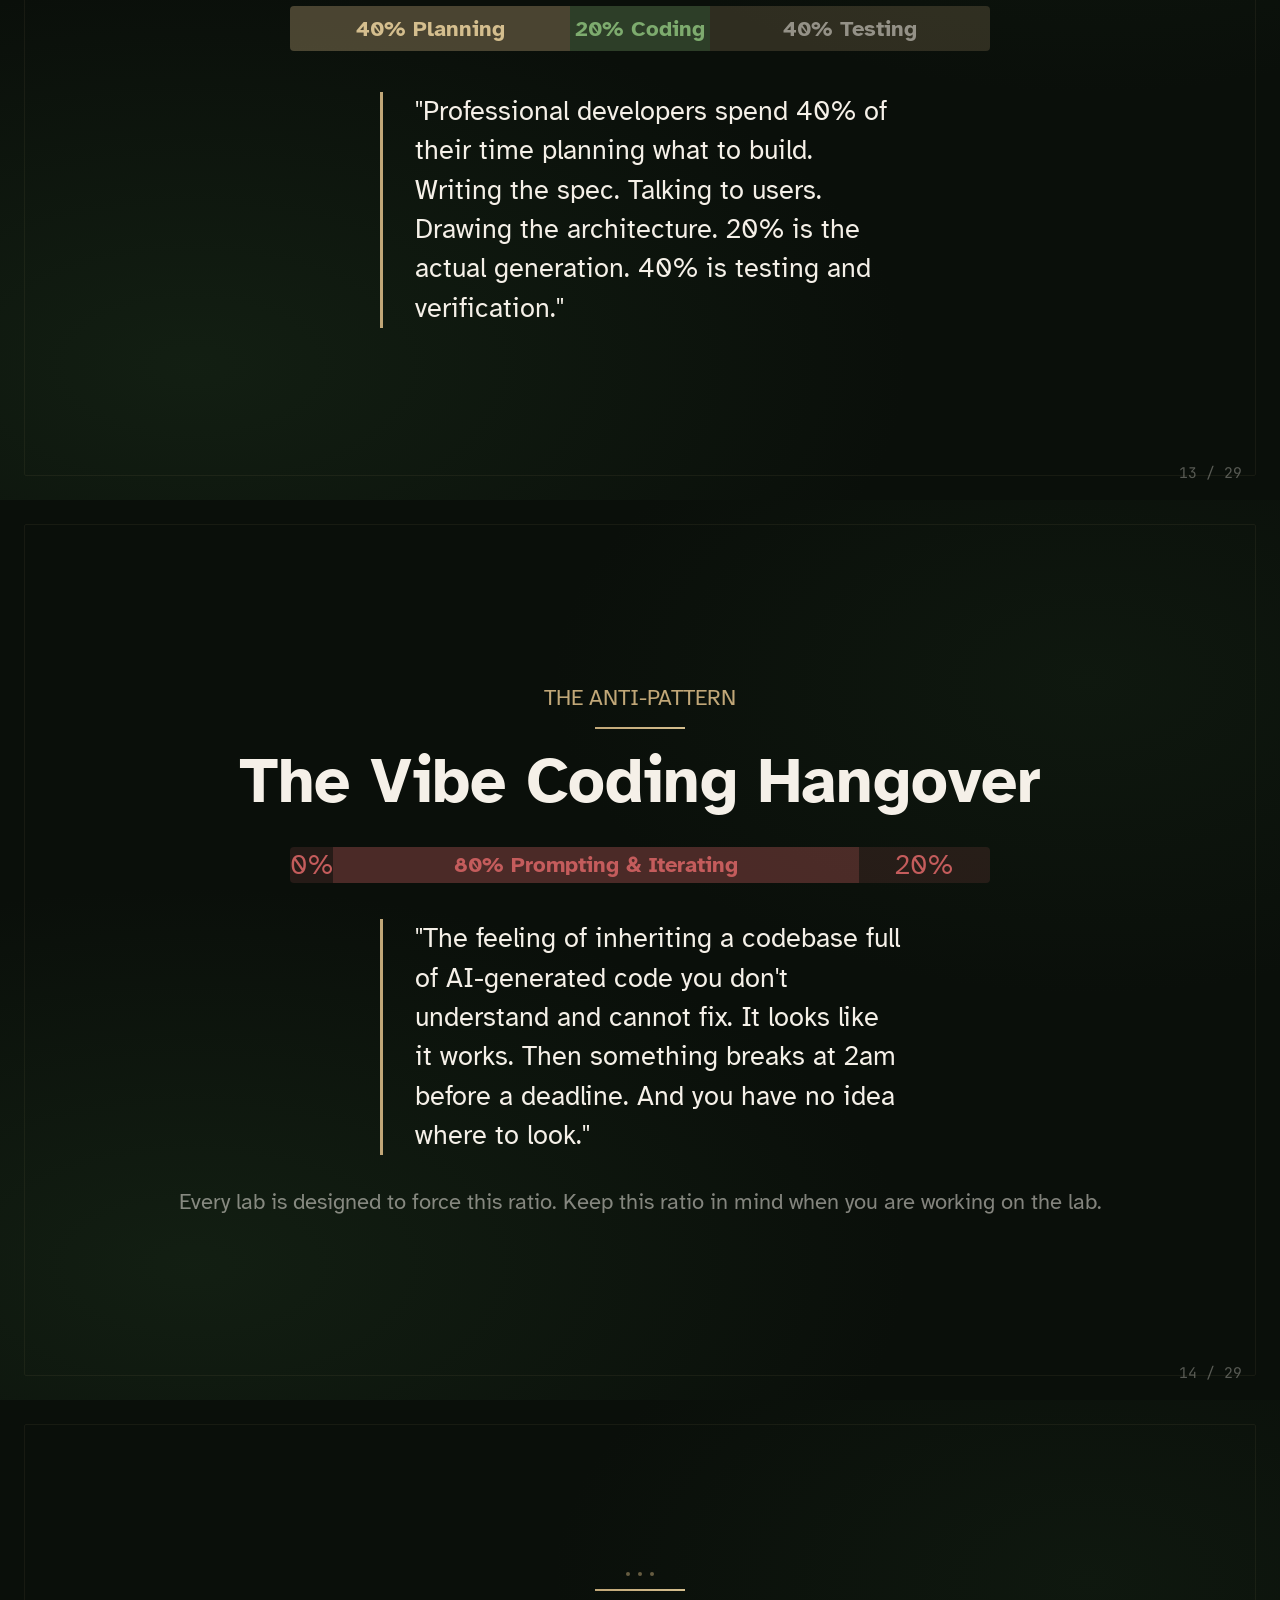
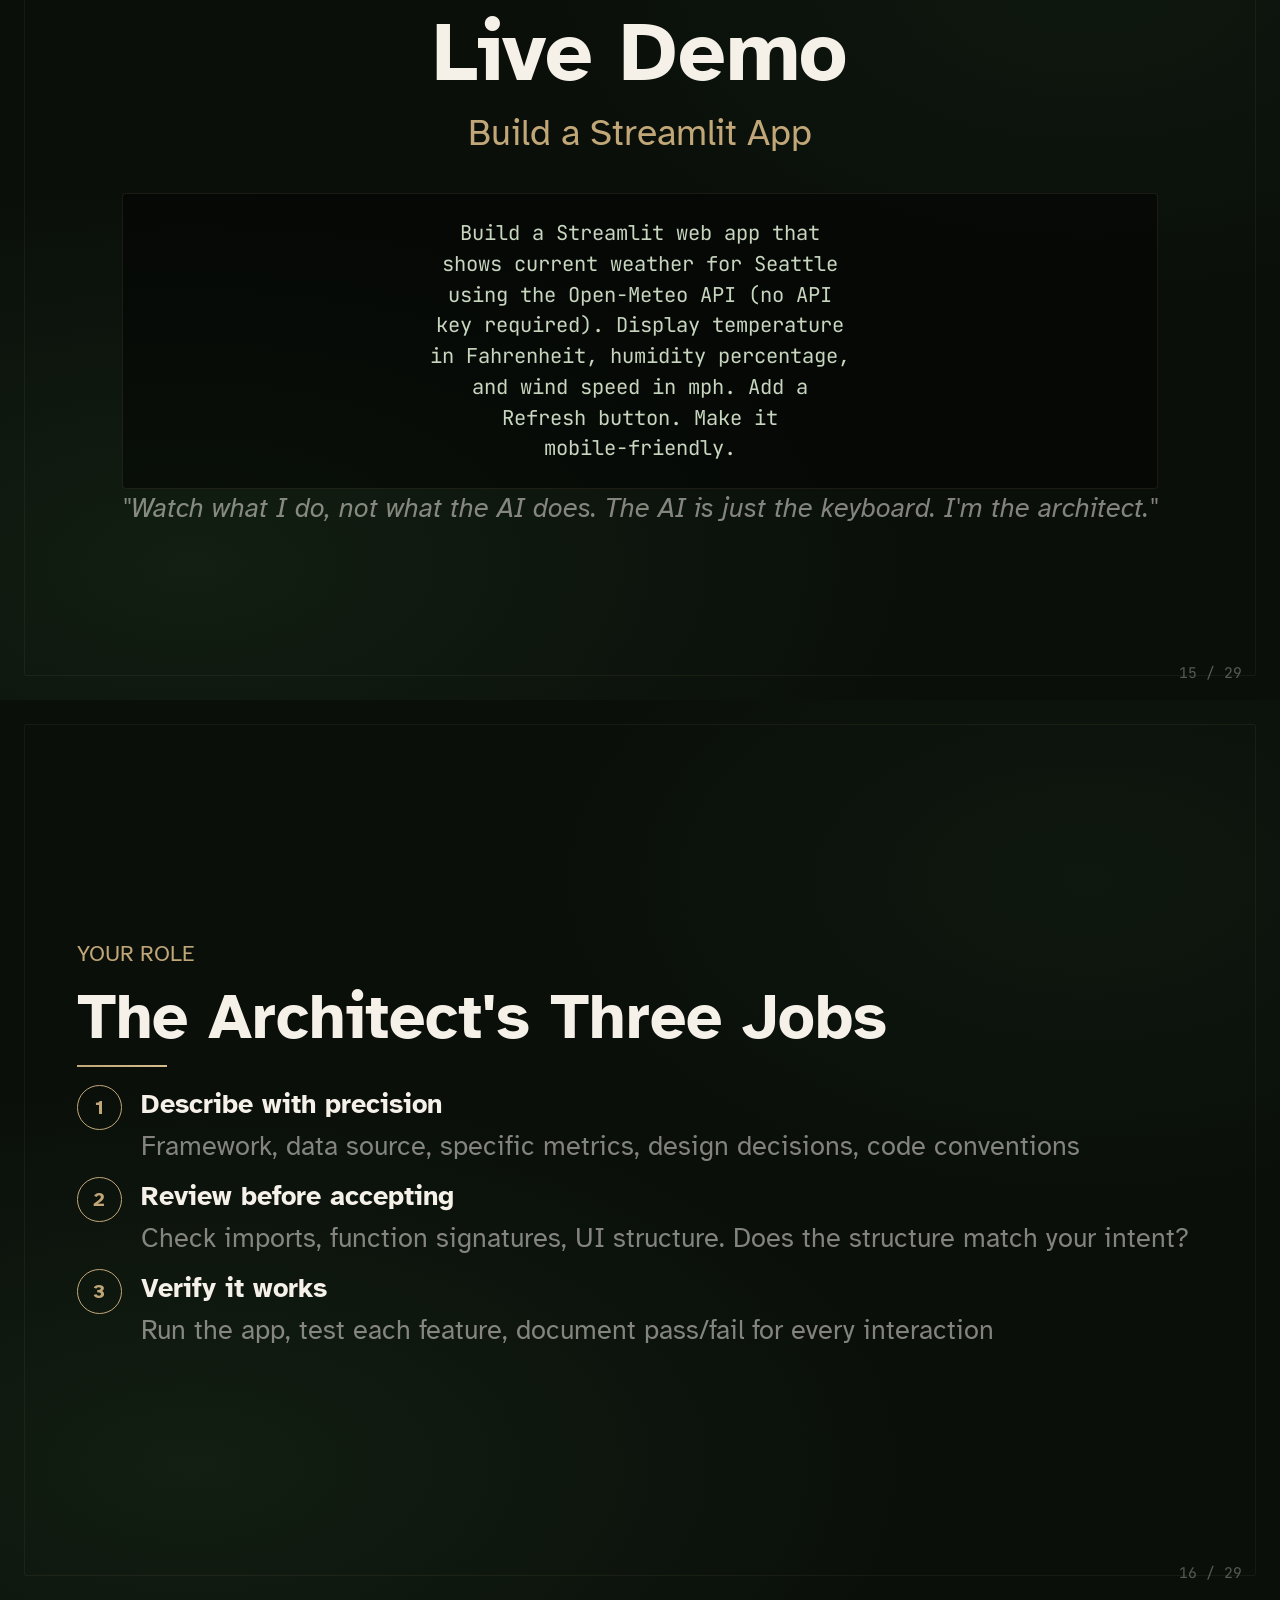
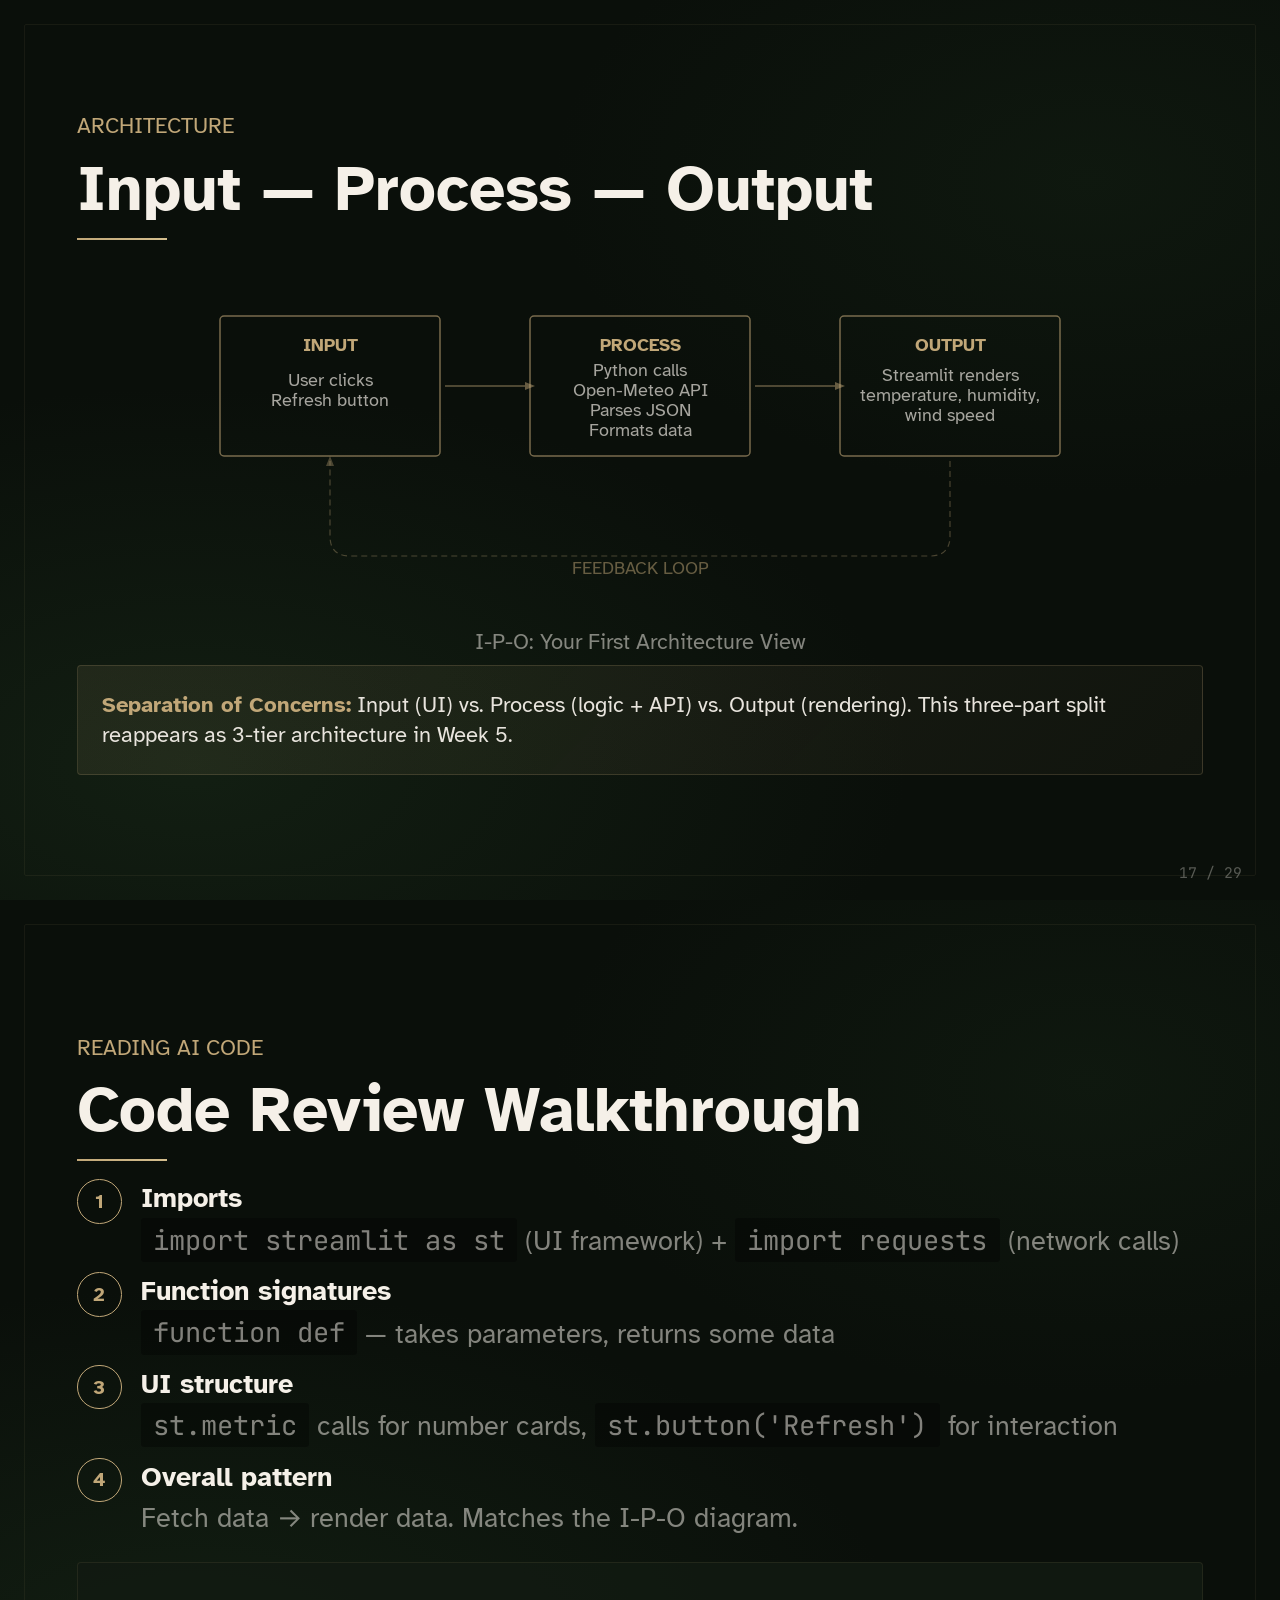
==== commit 850bac59: "Update course slides and assets" ====
--- a/week1-slides.html
+++ b/week1-slides.html
@@ -24,9 +24,7 @@
       <a href="week5-slides.html">W5</a>
       <a href="week5-tools-slides.html">W5+</a>
       <a href="week6-slides.html">W6</a>
-      <a href="week7-slides.html">W7</a>
-      <a href="week8-slides.html">W8</a>
-      <a href="week9-slides.html">W9</a>
+      <a href="week7-agentic-os-slides.html">W7</a>
     </div>
   </nav>
 
--- a/css/theme.css
+++ b/css/theme.css
@@ -2,7 +2,7 @@
    TECHIN 510 – Shared Dark Botanical Theme
    ====================================================== */
 
-@import url('https://fonts.googleapis.com/css2?family=Cormorant+Garamond:ital,wght@0,400;0,600;0,700;1,400;1,600&family=Inter:wght@300;400;500;600;700&family=JetBrains+Mono:wght@400;500&display=swap');
+@import url('https://fonts.googleapis.com/css2?family=Atkinson+Hyperlegible:wght@400;700&family=Inter:wght@400;500;600;700&family=JetBrains+Mono:wght@400;500;600&display=swap');
 
 /* --- Reset & Base --- */
 *,
@@ -26,8 +26,8 @@
   --red-soft: #c45c5c;
   --green-soft: #7dab6e;
   --code-bg: rgba(0, 0, 0, 0.45);
-  --font-serif: 'Cormorant Garamond', Georgia, serif;
-  --font-sans: 'Inter', system-ui, sans-serif;
+  --font-serif: 'Atkinson Hyperlegible', 'Inter', system-ui, sans-serif;
+  --font-sans: 'Atkinson Hyperlegible', 'Inter', system-ui, sans-serif;
   --font-mono: 'JetBrains Mono', 'Cascadia Code', monospace;
   --slide-pad: clamp(2.5rem, 6vw, 5rem);
 }
@@ -58,28 +58,28 @@
 }
 
 h1 {
-  font-family: var(--font-serif);
-  font-size: clamp(2rem, 5vw, 4.2rem);
+  font-family: var(--font-sans);
+  font-size: clamp(2.8rem, 6vw, 5.2rem);
+  font-weight: 700;
+  line-height: 1.05;
+  color: #f5f0e8;
+  margin-bottom: clamp(0.5rem, 1.5vh, 1rem);
+}
+
+h2 {
+  font-family: var(--font-sans);
+  font-size: clamp(2.3rem, 4.5vw, 3.6rem);
   font-weight: 700;
   line-height: 1.1;
   color: #f5f0e8;
   margin-bottom: clamp(0.5rem, 1.5vh, 1rem);
 }
 
-h2 {
-  font-family: var(--font-serif);
-  font-size: clamp(1.5rem, 3.5vw, 2.8rem);
-  font-weight: 700;
-  line-height: 1.15;
-  color: #f5f0e8;
-  margin-bottom: clamp(0.5rem, 1.5vh, 1rem);
-}
-
 .subtitle {
-  font-family: var(--font-serif);
-  font-size: clamp(0.95rem, 2.2vw, 1.6rem);
+  font-family: var(--font-sans);
+  font-size: clamp(1.4rem, 2.6vw, 2rem);
   font-weight: 400;
-  font-style: italic;
+  font-style: normal;
   color: var(--gold);
   margin-bottom: clamp(0.8rem, 2vh, 1.5rem);
 }
@@ -94,8 +94,8 @@
 
 p,
 li {
-  font-size: clamp(0.85rem, 1.6vw, 1.15rem);
-  line-height: 1.65;
+  font-size: clamp(1.2rem, 1.95vw, 1.5rem);
+  line-height: 1.55;
   color: var(--fg);
 }
 
@@ -135,7 +135,7 @@
 
 code {
   font-family: var(--font-mono);
-  font-size: clamp(0.65rem, 1.2vw, 0.9rem);
+  font-size: clamp(0.92rem, 1.45vw, 1.12rem);
   line-height: 1.6;
   color: #c8d6c0;
 }
@@ -157,10 +157,10 @@
 }
 
 .quote-block p {
-  font-family: var(--font-serif);
-  font-size: clamp(1.05rem, 2.2vw, 1.6rem);
-  font-style: italic;
-  line-height: 1.55;
+  font-family: var(--font-sans);
+  font-size: clamp(1.4rem, 2.5vw, 1.95rem);
+  font-style: normal;
+  line-height: 1.45;
   color: #f5f0e8;
 }
 
@@ -256,21 +256,21 @@
   display: flex;
   align-items: center;
   justify-content: center;
-  font-family: var(--font-serif);
-  font-size: clamp(0.75rem, 1.3vw, 1rem);
+  font-family: var(--font-sans);
+  font-size: clamp(0.9rem, 1.35vw, 1.1rem);
   font-weight: 600;
   color: var(--gold);
 }
 
 .num-text strong {
   display: block;
-  font-size: clamp(0.8rem, 1.4vw, 1.05rem);
+  font-size: clamp(1.22rem, 1.85vw, 1.5rem);
   color: #f5f0e8;
   margin-bottom: 0.15rem;
 }
 
 .num-text span {
-  font-size: clamp(0.7rem, 1.2vw, 0.9rem);
+  font-size: clamp(1.12rem, 1.6vw, 1.32rem);
   color: var(--fg-dim);
   line-height: 1.45;
 }
@@ -297,7 +297,7 @@
 
 .slide-table th {
   font-family: var(--font-sans);
-  font-size: clamp(0.6rem, 1vw, 0.75rem);
+  font-size: clamp(0.95rem, 1.3vw, 1.12rem);
   font-weight: 600;
   letter-spacing: 0.15em;
   text-transform: uppercase;
@@ -308,7 +308,7 @@
 }
 
 .slide-table td {
-  font-size: clamp(0.7rem, 1.2vw, 0.9rem);
+  font-size: clamp(1.08rem, 1.55vw, 1.3rem);
   color: var(--fg);
   padding: clamp(0.4rem, 1vw, 0.7rem) clamp(0.5rem, 1.2vw, 1rem);
   border-bottom: 1px solid rgba(193, 167, 120, 0.06);
@@ -331,7 +331,7 @@
   position: relative;
   padding-left: 1.6em;
   margin-bottom: 0.5em;
-  font-size: clamp(0.8rem, 1.4vw, 1.05rem);
+  font-size: clamp(1.2rem, 1.85vw, 1.45rem);
 }
 
 .checklist li::before {
@@ -357,13 +357,13 @@
   padding: clamp(0.4rem, 1vw, 0.8rem) clamp(0.6rem, 1.5vw, 1.2rem);
   text-align: left;
   border-bottom: 1px solid rgba(193, 167, 120, 0.1);
-  font-size: clamp(0.7rem, 1.2vw, 0.9rem);
+  font-size: clamp(1.08rem, 1.55vw, 1.3rem);
 }
 
 .compare-table th {
   color: var(--gold);
   font-weight: 600;
-  font-size: clamp(0.6rem, 1vw, 0.75rem);
+  font-size: clamp(0.95rem, 1.3vw, 1.12rem);
   letter-spacing: 0.12em;
   text-transform: uppercase;
 }
@@ -373,7 +373,7 @@
 }
 
 .compare-table code {
-  font-size: clamp(0.6rem, 1.1vw, 0.82rem);
+  font-size: clamp(0.95rem, 1.35vw, 1.15rem);
 }
 
 /* --- Timeline (from Week 8) --- */
@@ -392,9 +392,9 @@
 
 .timeline-week {
   flex-shrink: 0;
-  width: clamp(36px, 4vw, 48px);
+  width: clamp(40px, 4.4vw, 56px);
   font-family: var(--font-mono);
-  font-size: clamp(0.6rem, 1vw, 0.75rem);
+  font-size: clamp(0.95rem, 1.3vw, 1.12rem);
   font-weight: 500;
   color: var(--gold);
   text-align: right;
@@ -415,7 +415,7 @@
 }
 
 .timeline-desc {
-  font-size: clamp(0.7rem, 1.2vw, 0.9rem);
+  font-size: clamp(1.12rem, 1.55vw, 1.3rem);
   color: var(--fg-dim);
   line-height: 1.4;
 }
@@ -423,26 +423,26 @@
 /* === Responsive === */
 @media (max-height: 700px) {
   h1 {
-    font-size: clamp(1.6rem, 4.5vw, 3rem);
+    font-size: clamp(2rem, 5vw, 3.6rem);
   }
 
   h2 {
-    font-size: clamp(1.3rem, 3vw, 2.2rem);
+    font-size: clamp(1.6rem, 3.5vw, 2.7rem);
   }
 }
 
 @media (max-height: 600px) {
   h1 {
-    font-size: clamp(1.4rem, 4vw, 2.5rem);
+    font-size: clamp(1.7rem, 4.5vw, 3rem);
   }
 
   h2 {
-    font-size: clamp(1.1rem, 2.5vw, 1.8rem);
+    font-size: clamp(1.4rem, 3vw, 2.2rem);
   }
 
   p,
   li {
-    font-size: clamp(0.75rem, 1.4vw, 1rem);
+    font-size: clamp(1rem, 1.65vw, 1.25rem);
   }
 
   pre {
@@ -450,7 +450,7 @@
   }
 
   code {
-    font-size: clamp(0.6rem, 1.1vw, 0.8rem);
+    font-size: clamp(0.85rem, 1.3vw, 1.05rem);
   }
 }
 
@@ -523,6 +523,52 @@
   color: #1a1a1a;
 }
 
+/* === Light Theme SVG Diagram Contrast Fix ===
+   Many slide diagrams embed hard-coded SVG colors (fill/stroke) tuned for the dark theme.
+   These overrides remap the known palette values to light-theme variables so text stays readable. */
+[data-theme="light"] .slide svg text[fill="#e8e4dd"] {
+  fill: var(--fg) !important;
+}
+
+[data-theme="light"] .slide svg *[stroke="#c1a778"] {
+  stroke: var(--gold) !important;
+}
+
+[data-theme="light"] .slide svg *[fill="#c1a778"] {
+  fill: var(--gold) !important;
+}
+
+[data-theme="light"] .slide svg text[fill="#c8d6c0"] {
+  fill: var(--green-soft) !important;
+}
+
+[data-theme="light"] .slide svg text[fill="#7dab6e"] {
+  fill: var(--green-soft) !important;
+}
+
+[data-theme="light"] .slide svg *[fill="#c45c5c"] {
+  fill: var(--red-soft) !important;
+}
+
+[data-theme="light"] .slide svg *[stroke="#c45c5c"] {
+  stroke: var(--red-soft) !important;
+}
+
+/* Pale variants used in week 3 (sensor pipeline) and week 4 (data-flow) diagrams.
+   On dark slide backgrounds they read fine, but on the cream light-mode background
+   they fall to ~2:1 contrast. Map them to themed equivalents. */
+[data-theme="light"] .slide svg text[fill="#d4be8e"] {
+  fill: var(--gold-bright) !important;
+}
+
+[data-theme="light"] .slide svg text[fill="#d4a89a"] {
+  fill: var(--red-soft) !important;
+}
+
+[data-theme="light"] .slide svg text[fill="#a8c4a0"] {
+  fill: var(--green-soft) !important;
+}
+
 /* === Reduced Motion === */
 @media (prefers-reduced-motion: reduce) {
   html {
--- a/css/slides.css
+++ b/css/slides.css
@@ -63,6 +63,94 @@
   z-index: 1;
 }
 
+/* --- Classroom Readability Overrides ---
+   Weekly slide files include many compact inline font sizes. This layer keeps
+   presentation text readable from the back of a room while preserving layout.
+*/
+.slide {
+  --readable-body: clamp(1.38rem, 2.12vw, 1.72rem);
+  --readable-small: clamp(1.24rem, 1.75vw, 1.5rem);
+  --readable-micro: clamp(1.12rem, 1.45vw, 1.32rem);
+}
+
+.slide :where(h1) {
+  font-size: clamp(3.2rem, 6.6vw, 5.9rem) !important;
+  line-height: 1.03 !important;
+}
+
+.slide :where(h2) {
+  font-size: clamp(2.65rem, 5vw, 4.15rem) !important;
+  line-height: 1.08 !important;
+}
+
+.slide :where(h3) {
+  font-size: clamp(1.65rem, 2.4vw, 2rem) !important;
+  line-height: 1.18 !important;
+}
+
+.slide :where(.subtitle) {
+  font-size: clamp(1.62rem, 2.9vw, 2.35rem) !important;
+  line-height: 1.28 !important;
+}
+
+.slide,
+.slide :where(h1, h2, h3, h4, p, li, strong, span, div, table, text) {
+  font-family: var(--font-sans) !important;
+  letter-spacing: 0 !important;
+}
+
+.slide :where(p, li, .card p, .highlight-box p, .num-text strong, .num-text span, .checklist li),
+.slide :where([style*="font-size: clamp(0."], [style*="font-size:clamp(0."]) {
+  font-size: var(--readable-body) !important;
+  line-height: 1.45 !important;
+}
+
+.slide :where(.overline, .meta-line, .quote-attr, .col-label, .slide-table th, .compare-table th),
+.slide :where([style*="font-size: clamp(0.6"], [style*="font-size:clamp(0.6"], [style*="font-size: clamp(0.7"], [style*="font-size:clamp(0.7"]) {
+  font-size: var(--readable-small) !important;
+  line-height: 1.35 !important;
+}
+
+.slide :where(code, .inline-code, .kbd, .slide-num, .timeline-week, .nav-dot) {
+  font-family: var(--font-mono) !important;
+}
+
+.slide :where(pre code, code) {
+  font-size: clamp(1.06rem, 1.62vw, 1.28rem) !important;
+  line-height: 1.5 !important;
+}
+
+.slide :where(.num-circle) {
+  width: clamp(34px, 3.5vw, 46px) !important;
+  height: clamp(34px, 3.5vw, 46px) !important;
+  font-size: clamp(1.1rem, 1.6vw, 1.35rem) !important;
+}
+
+.slide :where(svg text) {
+  font-family: var(--font-sans) !important;
+  letter-spacing: 0 !important;
+}
+
+.slide :where(.slide-table td, .compare-table td, .timeline-desc) {
+  font-size: var(--readable-small) !important;
+  line-height: 1.4 !important;
+}
+
+.slide :where(.step-num, .step-tool, .step-desc, .cmd, .cmd-desc, .tool-chip, .timeline-desc),
+.slide :where(.pipeline-step, .loop-step, .card, .highlight-box) :where(span, div:not(.num-circle)) {
+  font-size: var(--readable-small) !important;
+  line-height: 1.4 !important;
+}
+
+.slide :where(.step-title, .pipeline-step h3, .loop-step h3) {
+  font-size: clamp(1.62rem, 2.35vw, 1.9rem) !important;
+  line-height: 1.2 !important;
+}
+
+.slide :where(svg text[font-size="8"], svg text[font-size="9"], svg text[font-size="10"], svg text[font-size="11"], svg text[font-size="12"], svg text[font-size="13"]) {
+  font-size: 18px !important;
+}
+
 /* --- Title Slides --- */
 .slide.title-slide {
   align-items: center;
@@ -88,7 +176,7 @@
   bottom: clamp(1rem, 2vh, 1.8rem);
   right: clamp(1.5rem, 3vw, 2.5rem);
   font-family: var(--font-mono);
-  font-size: clamp(0.6rem, 1vw, 0.75rem);
+  font-size: clamp(0.78rem, 1.15vw, 0.95rem);
   color: var(--fg-muted);
   z-index: 2;
 }
